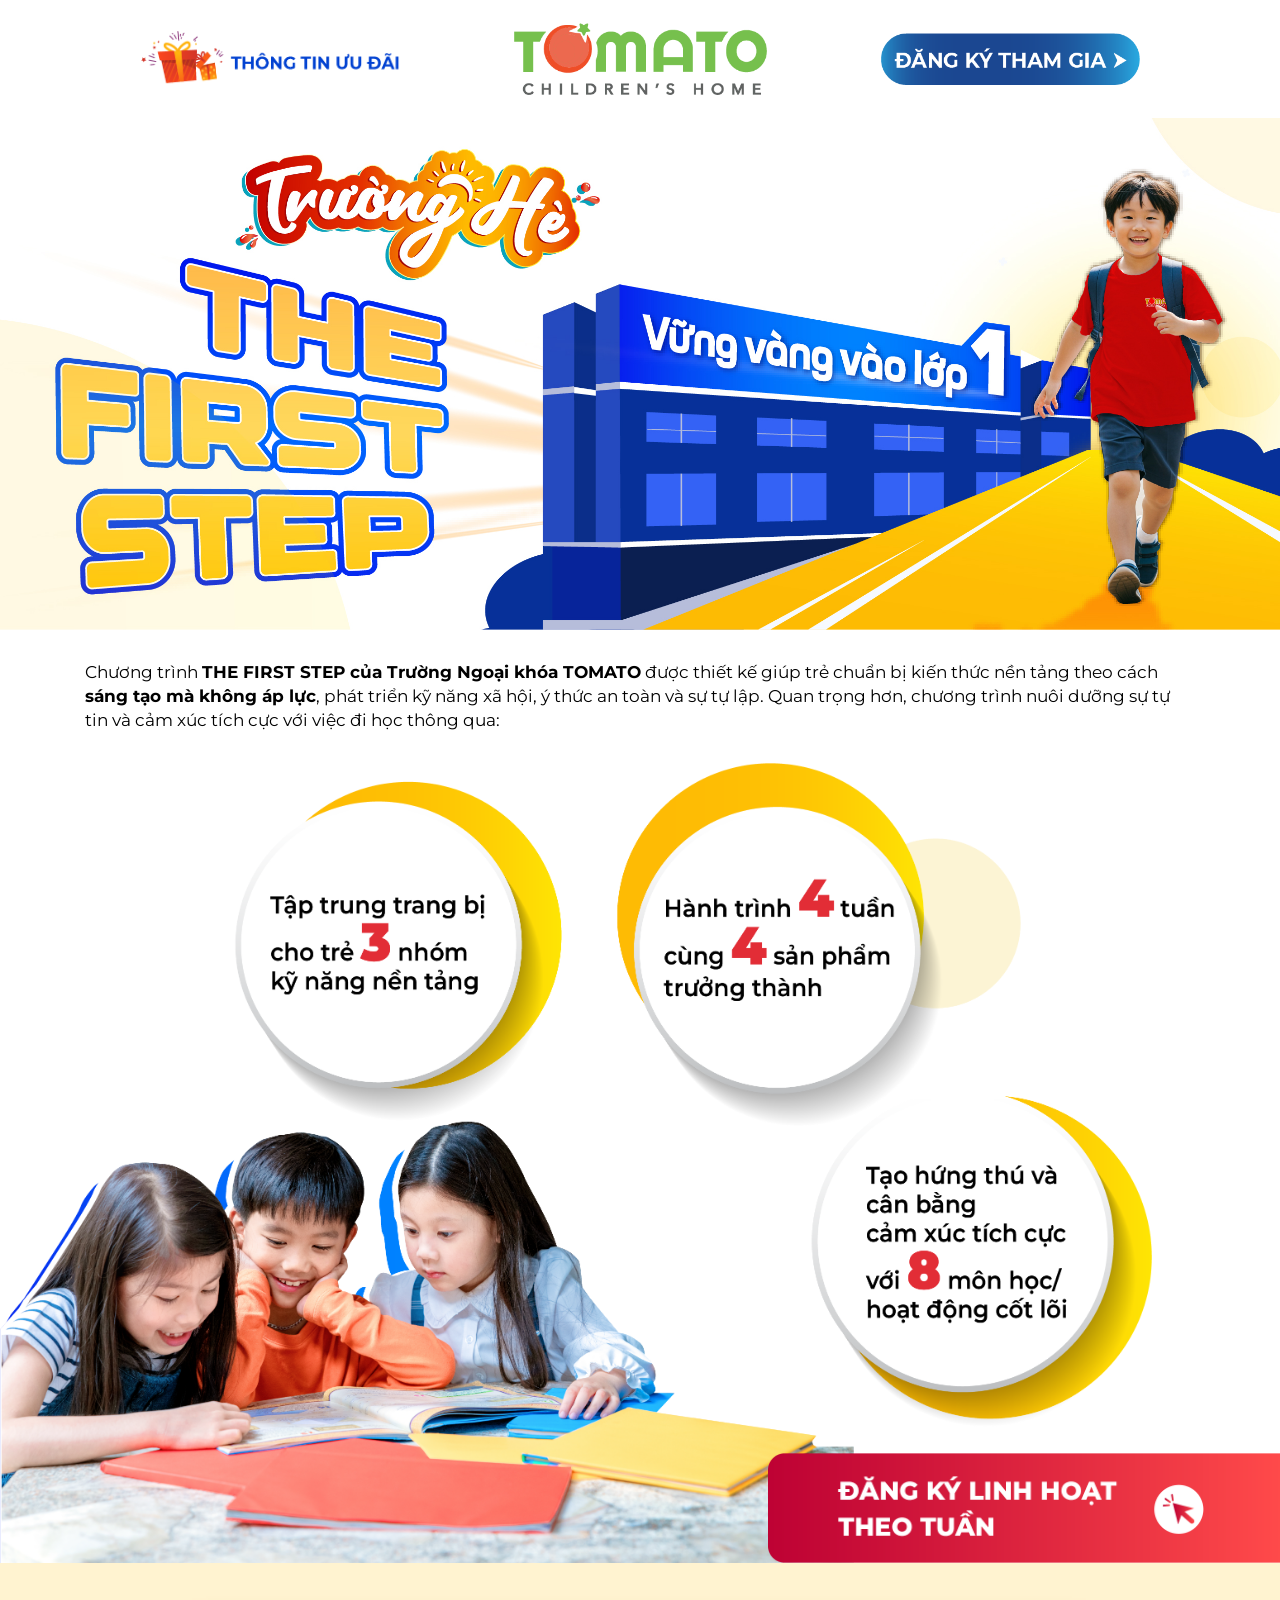
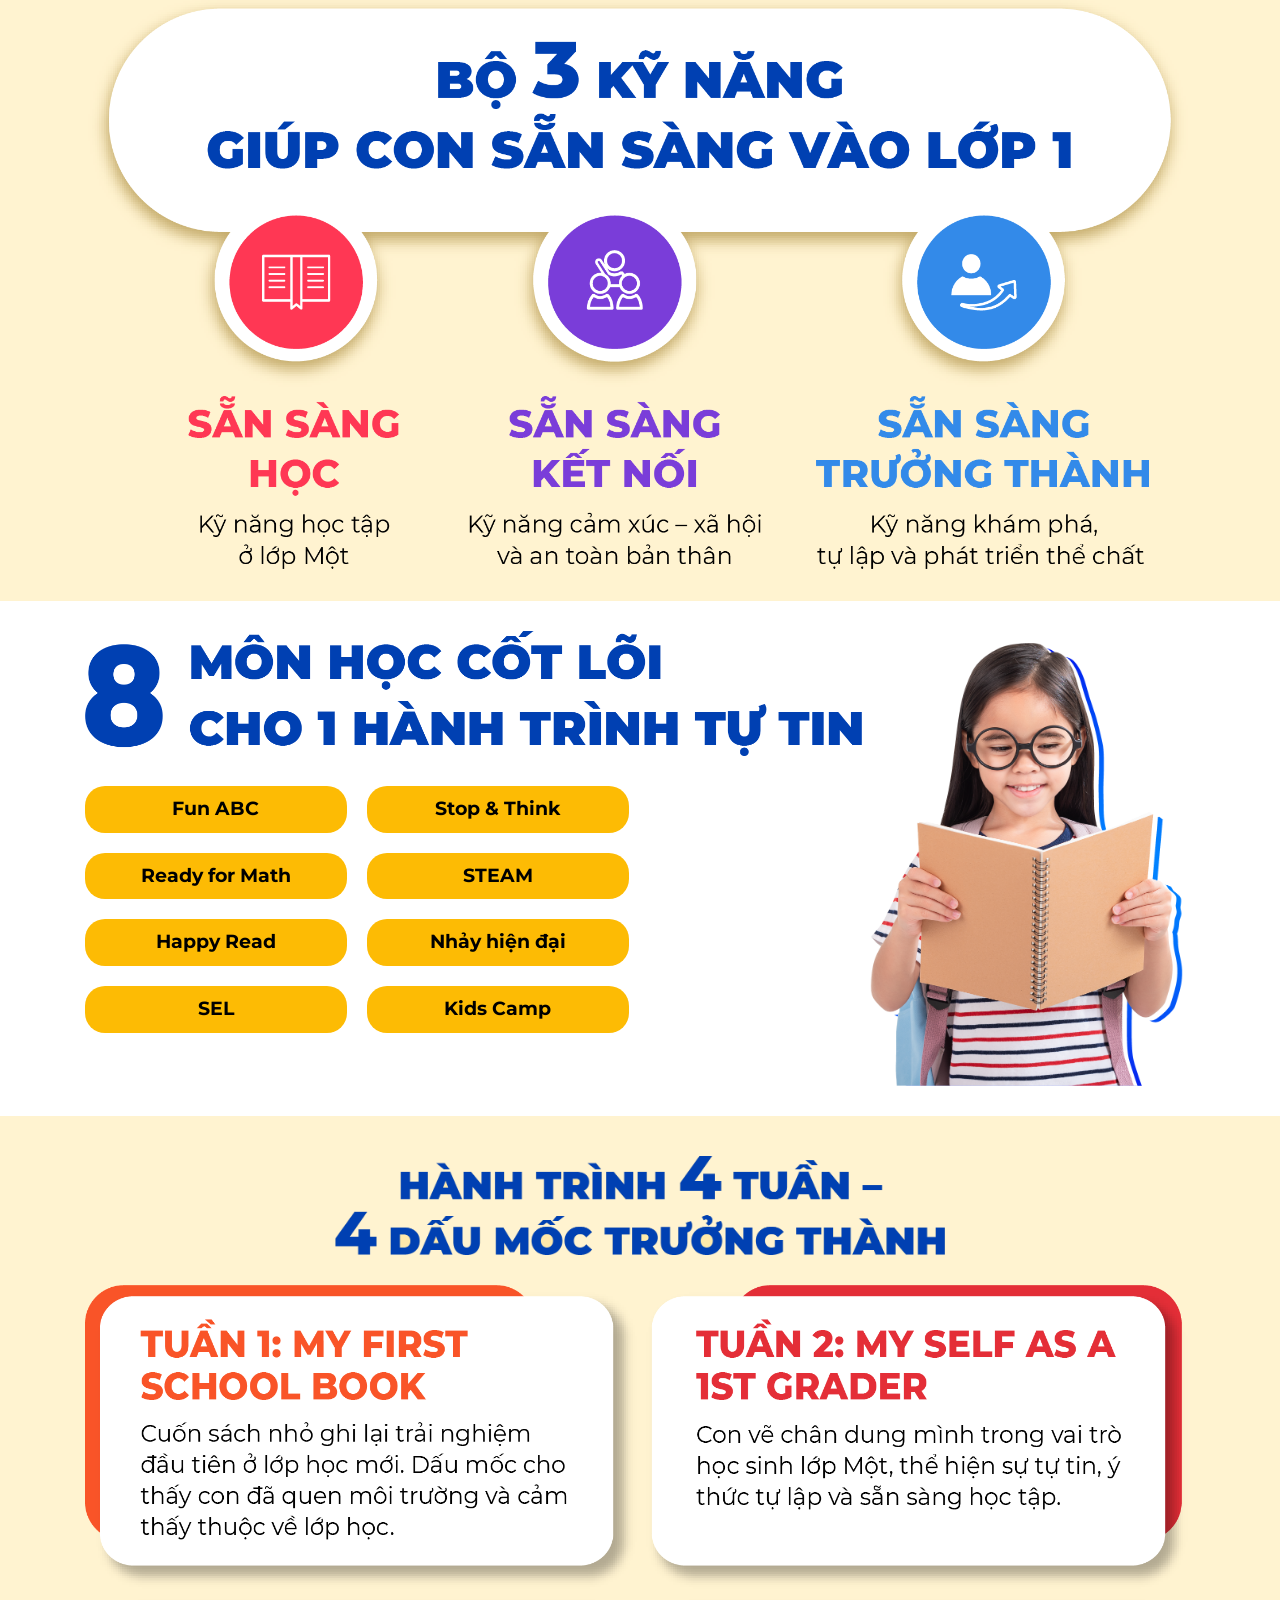
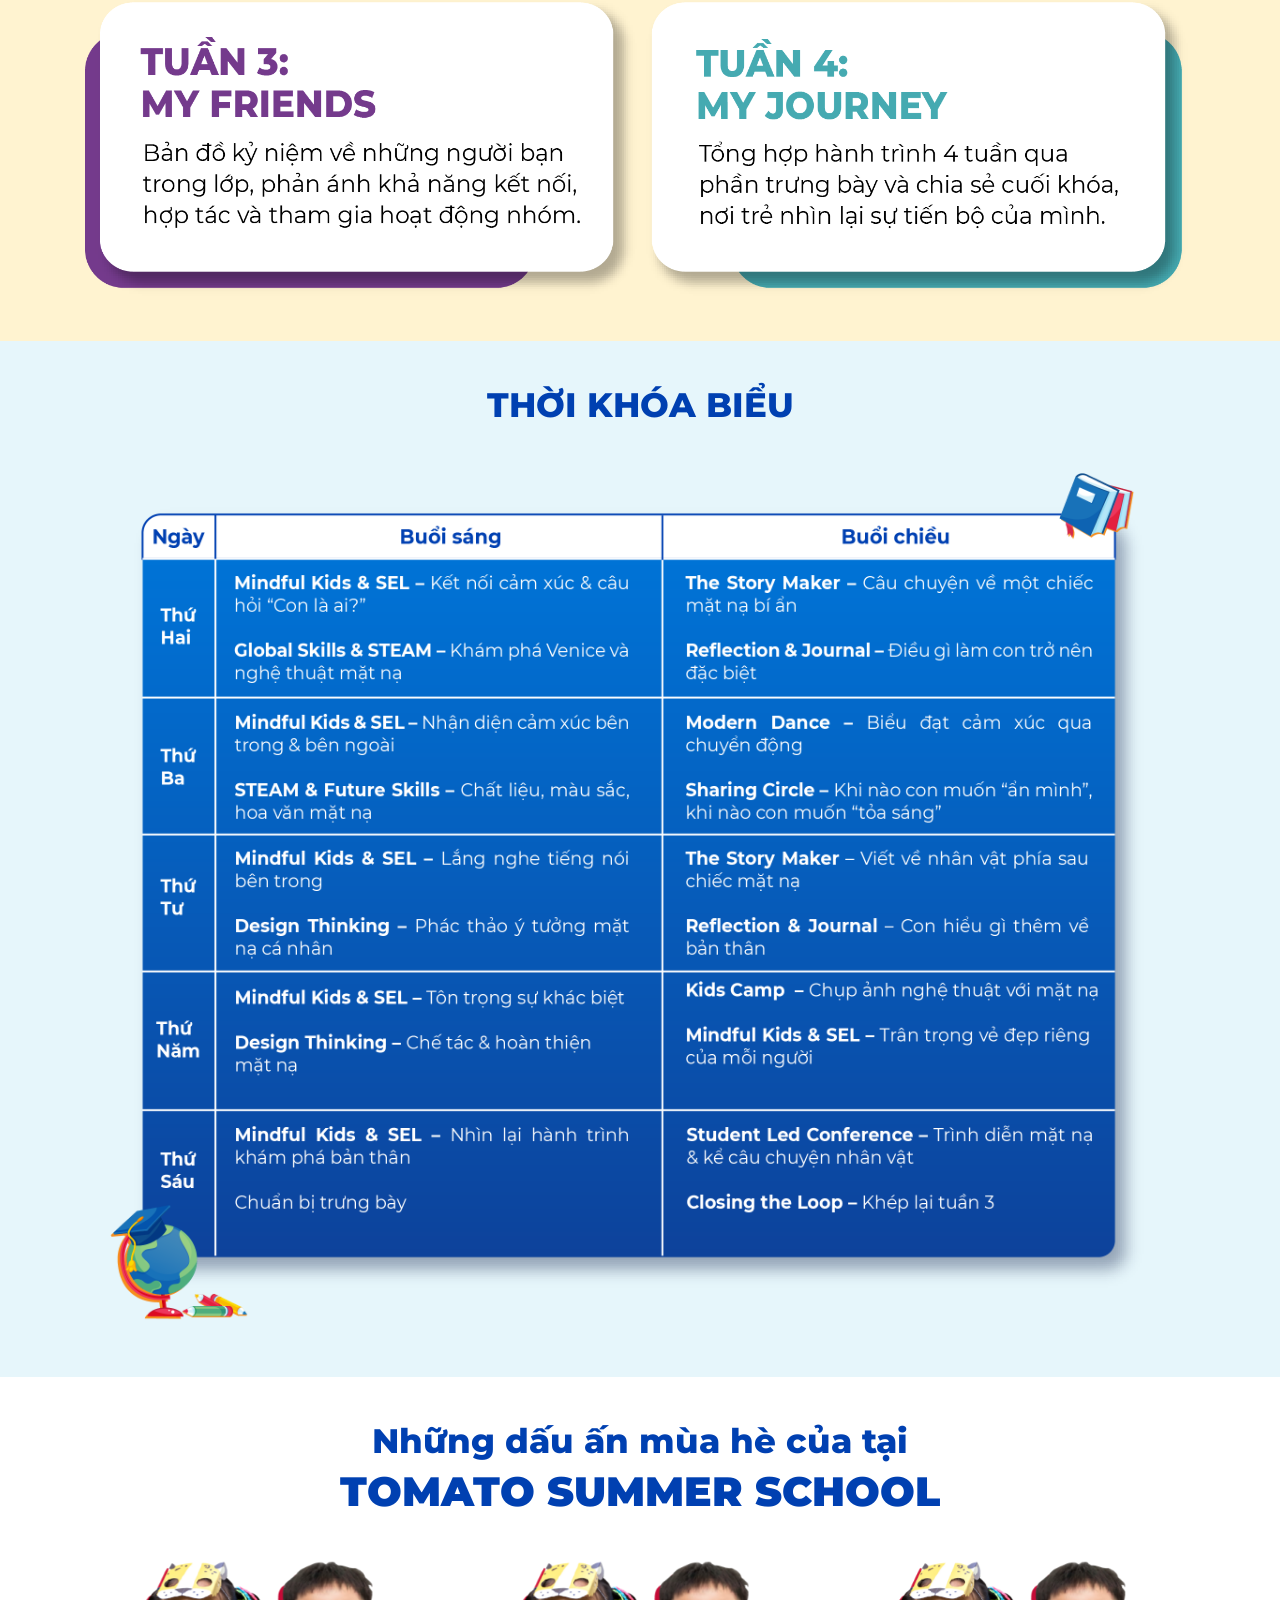
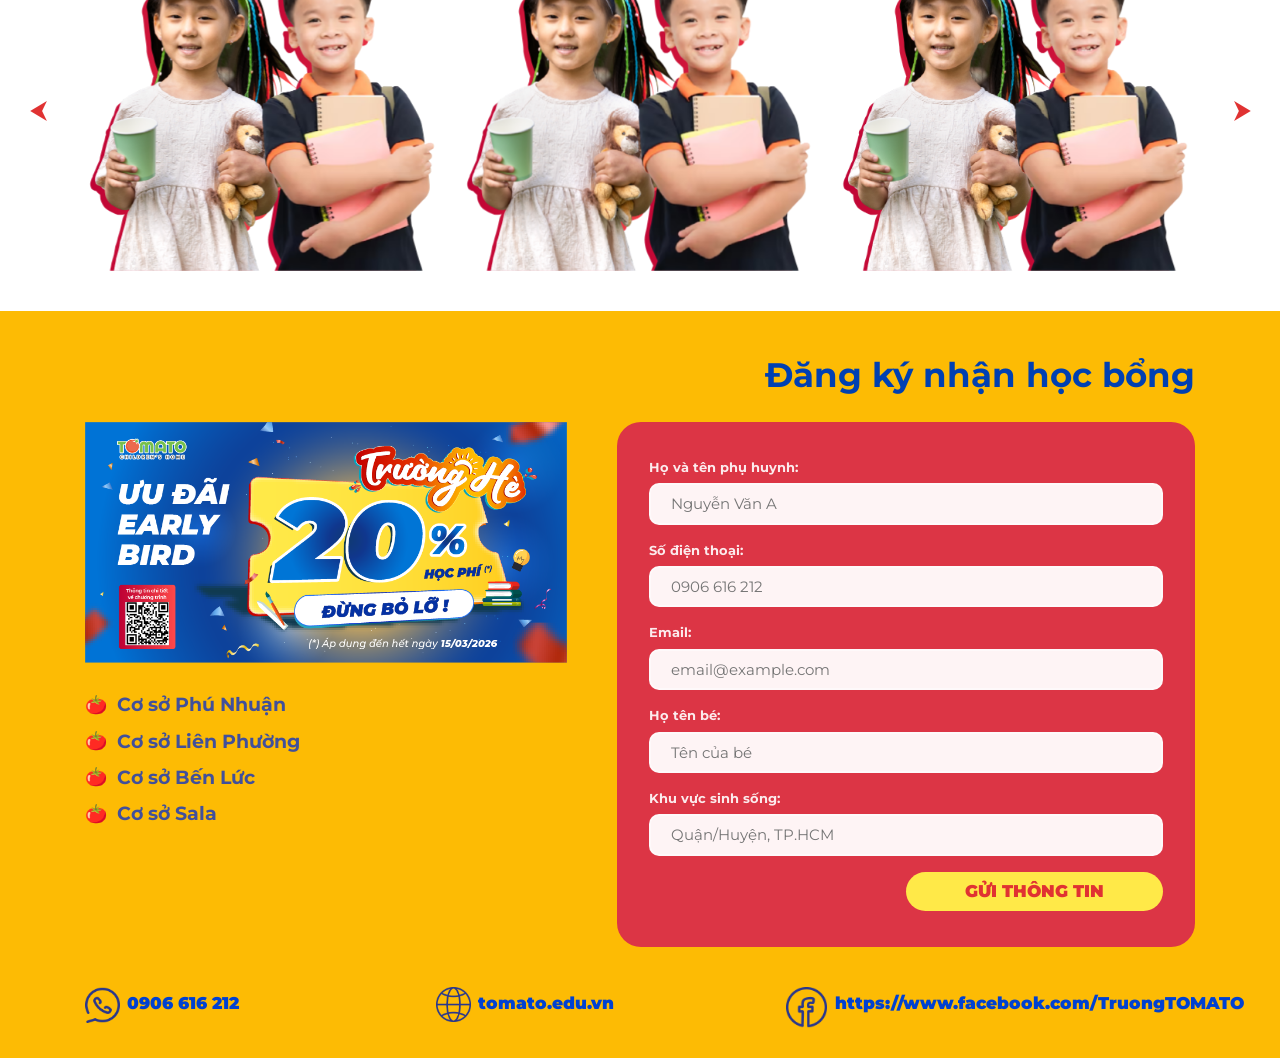
==== first-step.html @ e2917ab8 "update page" ====
<!DOCTYPE html>
<html>
<head>
    <meta charset="utf-8">
    <meta name="viewport" content="width=device-width, initial-scale=1">
    <title></title>
    <link href="vendor/bootstrap/bootstrap.min.css" rel="stylesheet" type="text/css">
    <link href="vendor/wow/animation.css" rel="stylesheet" type="text/css">
    <link href="vendor/owlcarousel/owl.carousel.min.css" rel="stylesheet" type="text/css">
    <link href="vendor/fancybox/jquery.fancybox.min.css" rel="stylesheet" type="text/css">
    <link href="vendor/semantic/semantic.min.css" rel="stylesheet">
    <link rel="preconnect" href="https://fonts.googleapis.com">
    <link rel="preconnect" href="https://fonts.gstatic.com" crossorigin>
    <link href="https://fonts.googleapis.com/css2?family=Montserrat:ital,wght@0,100..900;1,100..900&display=swap" rel="stylesheet">
    <link href="css/style.css" rel="stylesheet" media="screen">
</head>
<body>
    <header class="page-header page-first-step">
        <div class="container">
            <div class="main-header">
                <div class="md-col">
                    <a  class="scroll-btn"><img src="./images/text-1.png" alt=""></a>
                </div>
                <div class="md-col logo">
                    <a href="#"><img src="./images/logo.png" alt=""></a>
                </div>
                <div class="md-col">
                    <a  class="scroll-btn"><img src="./images/text-2.png" alt=""></a>
                </div>
            </div>
        </div>
        <div class="banner wow fadeInUp">
            <div class="owl-carousel owl-theme">
                <div class="item">
                    <img src="./images/ft-banner.jpg" alt="" class="md-desktop">
                    <img src="./images/ft-banner-mb.jpg" alt="" class="md-mobile">
                </div>
                <div class="item">
                    <img src="./images/banner-2.jpg" alt="" class="md-desktop">
                    <img src="./images/banner-2-mb.jpg" alt="" class="md-mobile">
                </div>
            </div>
            
        </div>
    </header>
    <div class="page-main page-first-step">
        <div class="section-1 wow fadeInUp">
            <div class="container">
                <p>Chương trình <span>THE FIRST STEP của Trường Ngoại khóa TOMATO</span> được thiết kế giúp trẻ chuẩn bị kiến thức nền tảng theo cách <span>sáng tạo mà không áp lực</span>, phát triển kỹ năng xã hội, ý thức an toàn và sự tự lập. Quan trọng hơn, chương trình nuôi dưỡng sự tự tin và cảm xúc tích cực với việc đi học thông qua:</p>

            </div>
            <img src="./images/ft-img-4.png" alt="">
            <a href="#" class="btn-click"><img src="./images/text-4.png" alt=""></a>
        </div>
        <div class="section-2 wow fadeInUp">
            
            <div class="container">
                <img src="./images/ft-img-2.png" alt="">
            </div>
        </div>
        <div class="section-3">
            <div class="md-title wow fadeInUp">
                <div class="container">
                    
                </div>
            </div>
            <div class="container clearfix">
                <div class="md-content wow fadeInRight">
                    <img src="./images/ft-title-1.png" alt="">
                    <div class="md-row">
                        <div class="md-col">
                            <p>Fun ABC</p>
                        </div>
                        <div class="md-col">
                            <p>Stop & Think</p>
                        </div>
                        <div class="md-col">
                            <p>Ready for Math</p>
                        </div>
                        <div class="md-col">
                            <p>STEAM</p>
                        </div>
                        <div class="md-col">
                            <p>Happy Read</p>
                        </div>
                        <div class="md-col">
                            <p>Nhảy hiện đại</p>
                        </div>
                        <div class="md-col">
                            <p>SEL</p>
                        </div>
                        <div class="md-col">
                            <p>Kids Camp</p>
                        </div>
                    </div>
                </div>
                <div class="md-img wow fadeInLeft">
                    <img src="./images/ft-img-3.png" alt="">
                </div>
            </div>
        </div>
        <div class="section-4 wow fadeInUp">
            <div class="md-title wow fadeInUp">
                <div class="container">
                    <img src="./images/ft-title-2.png" alt="">
                </div>
            </div>
            <div class="container">
                <!-- <div class="md-row">
                    <div class="md-col">
                        <img src="./images/ft-box-1.png" alt="">
                    </div>
                    <div class="md-col">
                        <img src="./images/ft-box-2.png" alt="">
                    </div>
                    <div class="md-col">
                        <img src="./images/ft-box-3.png" alt="">
                    </div>
                    <div class="md-col">
                        <img src="./images/ft-box-4.png" alt="">
                    </div>
                </div> -->
                <img src="./images/ft-box-5.png" alt="">
            </div>
            
        </div>
        <div class="section-5">
            <div class="md-title wow fadeInUp">
                <div class="container">
                    <h6>THỜI KHÓA BIỂU</span></h6>
                </div>
            </div>
            <div class="md-content">
                <div class="container">
                    <a href="./images/tkb-2.png" data-fancybox="gallery-4">
                      <img src="./images/tkb-2.png" alt="Image 2">
                    </a>
                </div>
            </div>
        </div>
        <div class="section-6">
            <div class="md-title wow fadeInUp">
                <div class="container">
                    <h6>Những dấu ấn mùa hè của tại <br><span>TOMATO SUMMER SCHOOL</span></h6>
                </div>
            </div>
            <div class="md-content">
                <div class="container">
                    <div class="owl-carousel owl-theme">
                        <div class="item"><img src="./images/img-1.png" alt=""></div>
                        <div class="item"><img src="./images/img-1.png" alt=""></div>
                        <div class="item"><img src="./images/img-1.png" alt=""></div>
                        <div class="item"><img src="./images/img-1.png" alt=""></div>
                        <div class="item"><img src="./images/img-1.png" alt=""></div>
                    </div>
                </div>
            </div>
        </div>
        <div class="section-7 " id="targetDiv">
            <div class="container">
                <section class="register" id="register">
                    <h6>Đăng ký nhận học bổng</h6>
                  <div class="register-inner">

                    <div class="register-left md-desktop wow fadeInRight">
                      
                      <div class="early-bird-banner">
                        <img src="./images/banner-ft.png" alt="">
                      </div>
                      <div class="locations">
                        <ul class="location-list">
                          <li>Cơ sở Phú Nhuận</li>
                          <li>Cơ sở Liên Phường</li>
                          <li>Cơ sở Bến Lức</li>
                          <li>Cơ sở Sala</li>
                        </ul>
                      </div>
                    </div>
                    <div class="register-right wow fadeInLeft">
                        
                      <form class="register-form clearfix" >
                        
                        <div class="form-group">
                          <label for="parent-name">Họ và tên phụ huynh:</label>
                          <input type="text" id="parent-name" name="parent-name" placeholder="Nguyễn Văn A" required />
                          <!-- <p class="error">Vui lòng nhập họ tên phụ huynh</p> -->
                        </div>
                        <div class="form-group">
                          <label for="phone">Số điện thoại:</label>
                          <input type="tel" id="phone" name="phone" placeholder="0906 616 212" required />
                          <!-- <p class="error">Vui lòng nhập số điện thoại</p> -->
                        </div>
                        <div class="form-group">
                          <label for="email">Email:</label>
                          <input type="email" id="email" name="email" placeholder="email@example.com" />
                          <!-- <p class="error">Vui lòng nhập email</p> -->
                        </div>
                        <div class="form-group">
                          <label for="child-name">Họ tên bé:</label>
                          <input type="text" id="child-name" name="child-name" placeholder="Tên của bé" required />
                          <!-- <p class="error">Vui lòng nhập họ tên bé</p> -->
                        </div>
                        <div class="form-group">
                          <label for="area">Khu vực sinh sống:</label>
                          <input type="text" id="area" name="area" placeholder="Quận/Huyện, TP.HCM" />
                          <!-- <p class="error">Vui lòng nhập khu vực sinh sống</p> -->
                        </div>
                        <input type="button" class="btn-submit" value="GỬI THÔNG TIN">
                      </form>
                      <div id="modal-sucess-1" class="md-modal-fancybox" >
                          <img src="./images/check.png" alt="">
                          <div class="md-content">
                              <h6>Đăng ký thành công</h6>
                              <p>Cám ơn bạn đã đăng ký thông tin, chúng tôi sẽ liên hệ lại với bạn sớm nhất!</p>
                          </div>
                          <button type="button" data-fancybox-close="" class="fancybox-button fancybox-close-small md-close" title="Close">Đóng lại</button>
                      </div>  
                    </div>
                    <div class="register-left md-mobile wow fadeInRight">
                      
                      <div class="early-bird-banner">
                        <img src="./images/banner-ft.png" alt="">
                      </div>
                      <div class="locations">
                        <ul class="location-list">
                          <li>Cơ sở Phú Nhuận</li>
                          <li>Cơ sở Liên Phường</li>
                          <li>Cơ sở Bến Lức</li>
                          <li>Cơ sở Sala</li>
                        </ul>
                      </div>
                    </div>
                  </div>
                </section>
            </div>
            <div class="container">
                <div class="footer">
                    <div class="md-col clearfix wow fadeInLeft">
                        <a href="tel:0906616212">
                            <img src="./images/ico-phone.png" alt="">
                            <p>0906 616 212</p>
                        </a>
                    </div> 
                    <div class="md-col clearfix wow fadeInLeft" data-wow-delay="0.5s">
                        <a href="https://tomato.edu.vn/" target="_blank">
                            <img src="./images/ico-web.png" alt="">
                            <p>tomato.edu.vn</p>
                        </a>
                    </div> 
                    <div class="md-col clearfix wow fadeInLeft" data-wow-delay="1s">
                        <a href="https://www.facebook.com/TruongTOMATO" target="_blank">
                            <img src="./images/ico-fb.png" alt="">
                            <p>https://www.facebook.com/TruongTOMATO</p>
                        </a>
                    </div>  
                </div>
            </div>
        </div>
    </div>
</body>
<script src="vendor/jquery/jquery-2.1.0.min.js"></script>
<script src="vendor/bootstrap/bootstrap.min.js"></script>
<script src="vendor/owlcarousel/owl.carousel.min.js"></script>
<script src="vendor/wow/wow.min.js" type="text/javascript"></script>
<script src="vendor/fancybox/jquery.fancybox.min.js" type="text/javascript" ></script>
<script src="vendor/semantic/semantic.js" type="text/javascript" ></script>
<script src="vendor/semantic/semantic.min.js" type="text/javascript" ></script>
<script src="scripts/main.js"></script>
</html>
---- vendor/wow/animation.css ----
@charset "UTF-8";

/*!
 * animate.css -https://daneden.github.io/animate.css/
 * Version - 3.7.2
 * Licensed under the MIT license - http://opensource.org/licenses/MIT
 *
 * Copyright (c) 2019 Daniel Eden
 */

@-webkit-keyframes bounce {
  from,
  20%,
  53%,
  80%,
  to {
    -webkit-animation-timing-function: cubic-bezier(0.215, 0.61, 0.355, 1);
    animation-timing-function: cubic-bezier(0.215, 0.61, 0.355, 1);
    -webkit-transform: translate3d(0, 0, 0);
    transform: translate3d(0, 0, 0);
  }

  40%,
  43% {
    -webkit-animation-timing-function: cubic-bezier(0.755, 0.05, 0.855, 0.06);
    animation-timing-function: cubic-bezier(0.755, 0.05, 0.855, 0.06);
    -webkit-transform: translate3d(0, -30px, 0);
    transform: translate3d(0, -30px, 0);
  }

  70% {
    -webkit-animation-timing-function: cubic-bezier(0.755, 0.05, 0.855, 0.06);
    animation-timing-function: cubic-bezier(0.755, 0.05, 0.855, 0.06);
    -webkit-transform: translate3d(0, -15px, 0);
    transform: translate3d(0, -15px, 0);
  }

  90% {
    -webkit-transform: translate3d(0, -4px, 0);
    transform: translate3d(0, -4px, 0);
  }
}

@keyframes bounce {
  from,
  20%,
  53%,
  80%,
  to {
    -webkit-animation-timing-function: cubic-bezier(0.215, 0.61, 0.355, 1);
    animation-timing-function: cubic-bezier(0.215, 0.61, 0.355, 1);
    -webkit-transform: translate3d(0, 0, 0);
    transform: translate3d(0, 0, 0);
  }

  40%,
  43% {
    -webkit-animation-timing-function: cubic-bezier(0.755, 0.05, 0.855, 0.06);
    animation-timing-function: cubic-bezier(0.755, 0.05, 0.855, 0.06);
    -webkit-transform: translate3d(0, -30px, 0);
    transform: translate3d(0, -30px, 0);
  }

  70% {
    -webkit-animation-timing-function: cubic-bezier(0.755, 0.05, 0.855, 0.06);
    animation-timing-function: cubic-bezier(0.755, 0.05, 0.855, 0.06);
    -webkit-transform: translate3d(0, -15px, 0);
    transform: translate3d(0, -15px, 0);
  }

  90% {
    -webkit-transform: translate3d(0, -4px, 0);
    transform: translate3d(0, -4px, 0);
  }
}

.bounce {
  -webkit-animation-name: bounce;
  animation-name: bounce;
  -webkit-transform-origin: center bottom;
  transform-origin: center bottom;
}

@-webkit-keyframes flash {
  from,
  50%,
  to {
    opacity: 1;
  }

  25%,
  75% {
    opacity: 0;
  }
}

@keyframes flash {
  from,
  50%,
  to {
    opacity: 1;
  }

  25%,
  75% {
    opacity: 0;
  }
}

.flash {
  -webkit-animation-name: flash;
  animation-name: flash;
}

/* originally authored by Nick Pettit - https://github.com/nickpettit/glide */

@-webkit-keyframes pulse {
  from {
    -webkit-transform: scale3d(1, 1, 1);
    transform: scale3d(1, 1, 1);
  }

  50% {
    -webkit-transform: scale3d(1.05, 1.05, 1.05);
    transform: scale3d(1.05, 1.05, 1.05);
  }

  to {
    -webkit-transform: scale3d(1, 1, 1);
    transform: scale3d(1, 1, 1);
  }
}

@keyframes pulse {
  from {
    -webkit-transform: scale3d(1, 1, 1);
    transform: scale3d(1, 1, 1);
  }

  50% {
    -webkit-transform: scale3d(1.05, 1.05, 1.05);
    transform: scale3d(1.05, 1.05, 1.05);
  }

  to {
    -webkit-transform: scale3d(1, 1, 1);
    transform: scale3d(1, 1, 1);
  }
}

.pulse {
  -webkit-animation-name: pulse;
  animation-name: pulse;
}

@-webkit-keyframes rubberBand {
  from {
    -webkit-transform: scale3d(1, 1, 1);
    transform: scale3d(1, 1, 1);
  }

  30% {
    -webkit-transform: scale3d(1.25, 0.75, 1);
    transform: scale3d(1.25, 0.75, 1);
  }

  40% {
    -webkit-transform: scale3d(0.75, 1.25, 1);
    transform: scale3d(0.75, 1.25, 1);
  }

  50% {
    -webkit-transform: scale3d(1.15, 0.85, 1);
    transform: scale3d(1.15, 0.85, 1);
  }

  65% {
    -webkit-transform: scale3d(0.95, 1.05, 1);
    transform: scale3d(0.95, 1.05, 1);
  }

  75% {
    -webkit-transform: scale3d(1.05, 0.95, 1);
    transform: scale3d(1.05, 0.95, 1);
  }

  to {
    -webkit-transform: scale3d(1, 1, 1);
    transform: scale3d(1, 1, 1);
  }
}

@keyframes rubberBand {
  from {
    -webkit-transform: scale3d(1, 1, 1);
    transform: scale3d(1, 1, 1);
  }

  30% {
    -webkit-transform: scale3d(1.25, 0.75, 1);
    transform: scale3d(1.25, 0.75, 1);
  }

  40% {
    -webkit-transform: scale3d(0.75, 1.25, 1);
    transform: scale3d(0.75, 1.25, 1);
  }

  50% {
    -webkit-transform: scale3d(1.15, 0.85, 1);
    transform: scale3d(1.15, 0.85, 1);
  }

  65% {
    -webkit-transform: scale3d(0.95, 1.05, 1);
    transform: scale3d(0.95, 1.05, 1);
  }

  75% {
    -webkit-transform: scale3d(1.05, 0.95, 1);
    transform: scale3d(1.05, 0.95, 1);
  }

  to {
    -webkit-transform: scale3d(1, 1, 1);
    transform: scale3d(1, 1, 1);
  }
}

.rubberBand {
  -webkit-animation-name: rubberBand;
  animation-name: rubberBand;
}

@-webkit-keyframes shake {
  from,
  to {
    -webkit-transform: translate3d(0, 0, 0);
    transform: translate3d(0, 0, 0);
  }

  10%,
  30%,
  50%,
  70%,
  90% {
    -webkit-transform: translate3d(-10px, 0, 0);
    transform: translate3d(-10px, 0, 0);
  }

  20%,
  40%,
  60%,
  80% {
    -webkit-transform: translate3d(10px, 0, 0);
    transform: translate3d(10px, 0, 0);
  }
}

@keyframes shake {
  from,
  to {
    -webkit-transform: translate3d(0, 0, 0);
    transform: translate3d(0, 0, 0);
  }

  10%,
  30%,
  50%,
  70%,
  90% {
    -webkit-transform: translate3d(-10px, 0, 0);
    transform: translate3d(-10px, 0, 0);
  }

  20%,
  40%,
  60%,
  80% {
    -webkit-transform: translate3d(10px, 0, 0);
    transform: translate3d(10px, 0, 0);
  }
}

.shake {
  -webkit-animation-name: shake;
  animation-name: shake;
}

@-webkit-keyframes headShake {
  0% {
    -webkit-transform: translateX(0);
    transform: translateX(0);
  }

  6.5% {
    -webkit-transform: translateX(-6px) rotateY(-9deg);
    transform: translateX(-6px) rotateY(-9deg);
  }

  18.5% {
    -webkit-transform: translateX(5px) rotateY(7deg);
    transform: translateX(5px) rotateY(7deg);
  }

  31.5% {
    -webkit-transform: translateX(-3px) rotateY(-5deg);
    transform: translateX(-3px) rotateY(-5deg);
  }

  43.5% {
    -webkit-transform: translateX(2px) rotateY(3deg);
    transform: translateX(2px) rotateY(3deg);
  }

  50% {
    -webkit-transform: translateX(0);
    transform: translateX(0);
  }
}

@keyframes headShake {
  0% {
    -webkit-transform: translateX(0);
    transform: translateX(0);
  }

  6.5% {
    -webkit-transform: translateX(-6px) rotateY(-9deg);
    transform: translateX(-6px) rotateY(-9deg);
  }

  18.5% {
    -webkit-transform: translateX(5px) rotateY(7deg);
    transform: translateX(5px) rotateY(7deg);
  }

  31.5% {
    -webkit-transform: translateX(-3px) rotateY(-5deg);
    transform: translateX(-3px) rotateY(-5deg);
  }

  43.5% {
    -webkit-transform: translateX(2px) rotateY(3deg);
    transform: translateX(2px) rotateY(3deg);
  }

  50% {
    -webkit-transform: translateX(0);
    transform: translateX(0);
  }
}

.headShake {
  -webkit-animation-timing-function: ease-in-out;
  animation-timing-function: ease-in-out;
  -webkit-animation-name: headShake;
  animation-name: headShake;
}

@-webkit-keyframes swing {
  20% {
    -webkit-transform: rotate3d(0, 0, 1, 15deg);
    transform: rotate3d(0, 0, 1, 15deg);
  }

  40% {
    -webkit-transform: rotate3d(0, 0, 1, -10deg);
    transform: rotate3d(0, 0, 1, -10deg);
  }

  60% {
    -webkit-transform: rotate3d(0, 0, 1, 5deg);
    transform: rotate3d(0, 0, 1, 5deg);
  }

  80% {
    -webkit-transform: rotate3d(0, 0, 1, -5deg);
    transform: rotate3d(0, 0, 1, -5deg);
  }

  to {
    -webkit-transform: rotate3d(0, 0, 1, 0deg);
    transform: rotate3d(0, 0, 1, 0deg);
  }
}

@keyframes swing {
  20% {
    -webkit-transform: rotate3d(0, 0, 1, 15deg);
    transform: rotate3d(0, 0, 1, 15deg);
  }

  40% {
    -webkit-transform: rotate3d(0, 0, 1, -10deg);
    transform: rotate3d(0, 0, 1, -10deg);
  }

  60% {
    -webkit-transform: rotate3d(0, 0, 1, 5deg);
    transform: rotate3d(0, 0, 1, 5deg);
  }

  80% {
    -webkit-transform: rotate3d(0, 0, 1, -5deg);
    transform: rotate3d(0, 0, 1, -5deg);
  }

  to {
    -webkit-transform: rotate3d(0, 0, 1, 0deg);
    transform: rotate3d(0, 0, 1, 0deg);
  }
}

.swing {
  -webkit-transform-origin: top center;
  transform-origin: top center;
  -webkit-animation-name: swing;
  animation-name: swing;
}

@-webkit-keyframes tada {
  from {
    -webkit-transform: scale3d(1, 1, 1);
    transform: scale3d(1, 1, 1);
  }

  10%,
  20% {
    -webkit-transform: scale3d(0.9, 0.9, 0.9) rotate3d(0, 0, 1, -3deg);
    transform: scale3d(0.9, 0.9, 0.9) rotate3d(0, 0, 1, -3deg);
  }

  30%,
  50%,
  70%,
  90% {
    -webkit-transform: scale3d(1.1, 1.1, 1.1) rotate3d(0, 0, 1, 3deg);
    transform: scale3d(1.1, 1.1, 1.1) rotate3d(0, 0, 1, 3deg);
  }

  40%,
  60%,
  80% {
    -webkit-transform: scale3d(1.1, 1.1, 1.1) rotate3d(0, 0, 1, -3deg);
    transform: scale3d(1.1, 1.1, 1.1) rotate3d(0, 0, 1, -3deg);
  }

  to {
    -webkit-transform: scale3d(1, 1, 1);
    transform: scale3d(1, 1, 1);
  }
}

@keyframes tada {
  from {
    -webkit-transform: scale3d(1, 1, 1);
    transform: scale3d(1, 1, 1);
  }

  10%,
  20% {
    -webkit-transform: scale3d(0.9, 0.9, 0.9) rotate3d(0, 0, 1, -3deg);
    transform: scale3d(0.9, 0.9, 0.9) rotate3d(0, 0, 1, -3deg);
  }

  30%,
  50%,
  70%,
  90% {
    -webkit-transform: scale3d(1.1, 1.1, 1.1) rotate3d(0, 0, 1, 3deg);
    transform: scale3d(1.1, 1.1, 1.1) rotate3d(0, 0, 1, 3deg);
  }

  40%,
  60%,
  80% {
    -webkit-transform: scale3d(1.1, 1.1, 1.1) rotate3d(0, 0, 1, -3deg);
    transform: scale3d(1.1, 1.1, 1.1) rotate3d(0, 0, 1, -3deg);
  }

  to {
    -webkit-transform: scale3d(1, 1, 1);
    transform: scale3d(1, 1, 1);
  }
}

.tada {
  -webkit-animation-name: tada;
  animation-name: tada;
}

/* originally authored by Nick Pettit - https://github.com/nickpettit/glide */

@-webkit-keyframes wobble {
  from {
    -webkit-transform: translate3d(0, 0, 0);
    transform: translate3d(0, 0, 0);
  }

  15% {
    -webkit-transform: translate3d(-25%, 0, 0) rotate3d(0, 0, 1, -5deg);
    transform: translate3d(-25%, 0, 0) rotate3d(0, 0, 1, -5deg);
  }

  30% {
    -webkit-transform: translate3d(20%, 0, 0) rotate3d(0, 0, 1, 3deg);
    transform: translate3d(20%, 0, 0) rotate3d(0, 0, 1, 3deg);
  }

  45% {
    -webkit-transform: translate3d(-15%, 0, 0) rotate3d(0, 0, 1, -3deg);
    transform: translate3d(-15%, 0, 0) rotate3d(0, 0, 1, -3deg);
  }

  60% {
    -webkit-transform: translate3d(10%, 0, 0) rotate3d(0, 0, 1, 2deg);
    transform: translate3d(10%, 0, 0) rotate3d(0, 0, 1, 2deg);
  }

  75% {
    -webkit-transform: translate3d(-5%, 0, 0) rotate3d(0, 0, 1, -1deg);
    transform: translate3d(-5%, 0, 0) rotate3d(0, 0, 1, -1deg);
  }

  to {
    -webkit-transform: translate3d(0, 0, 0);
    transform: translate3d(0, 0, 0);
  }
}

@keyframes wobble {
  from {
    -webkit-transform: translate3d(0, 0, 0);
    transform: translate3d(0, 0, 0);
  }

  15% {
    -webkit-transform: translate3d(-25%, 0, 0) rotate3d(0, 0, 1, -5deg);
    transform: translate3d(-25%, 0, 0) rotate3d(0, 0, 1, -5deg);
  }

  30% {
    -webkit-transform: translate3d(20%, 0, 0) rotate3d(0, 0, 1, 3deg);
    transform: translate3d(20%, 0, 0) rotate3d(0, 0, 1, 3deg);
  }

  45% {
    -webkit-transform: translate3d(-15%, 0, 0) rotate3d(0, 0, 1, -3deg);
    transform: translate3d(-15%, 0, 0) rotate3d(0, 0, 1, -3deg);
  }

  60% {
    -webkit-transform: translate3d(10%, 0, 0) rotate3d(0, 0, 1, 2deg);
    transform: translate3d(10%, 0, 0) rotate3d(0, 0, 1, 2deg);
  }

  75% {
    -webkit-transform: translate3d(-5%, 0, 0) rotate3d(0, 0, 1, -1deg);
    transform: translate3d(-5%, 0, 0) rotate3d(0, 0, 1, -1deg);
  }

  to {
    -webkit-transform: translate3d(0, 0, 0);
    transform: translate3d(0, 0, 0);
  }
}

.wobble {
  -webkit-animation-name: wobble;
  animation-name: wobble;
}

@-webkit-keyframes jello {
  from,
  11.1%,
  to {
    -webkit-transform: translate3d(0, 0, 0);
    transform: translate3d(0, 0, 0);
  }

  22.2% {
    -webkit-transform: skewX(-12.5deg) skewY(-12.5deg);
    transform: skewX(-12.5deg) skewY(-12.5deg);
  }

  33.3% {
    -webkit-transform: skewX(6.25deg) skewY(6.25deg);
    transform: skewX(6.25deg) skewY(6.25deg);
  }

  44.4% {
    -webkit-transform: skewX(-3.125deg) skewY(-3.125deg);
    transform: skewX(-3.125deg) skewY(-3.125deg);
  }

  55.5% {
    -webkit-transform: skewX(1.5625deg) skewY(1.5625deg);
    transform: skewX(1.5625deg) skewY(1.5625deg);
  }

  66.6% {
    -webkit-transform: skewX(-0.78125deg) skewY(-0.78125deg);
    transform: skewX(-0.78125deg) skewY(-0.78125deg);
  }

  77.7% {
    -webkit-transform: skewX(0.390625deg) skewY(0.390625deg);
    transform: skewX(0.390625deg) skewY(0.390625deg);
  }

  88.8% {
    -webkit-transform: skewX(-0.1953125deg) skewY(-0.1953125deg);
    transform: skewX(-0.1953125deg) skewY(-0.1953125deg);
  }
}

@keyframes jello {
  from,
  11.1%,
  to {
    -webkit-transform: translate3d(0, 0, 0);
    transform: translate3d(0, 0, 0);
  }

  22.2% {
    -webkit-transform: skewX(-12.5deg) skewY(-12.5deg);
    transform: skewX(-12.5deg) skewY(-12.5deg);
  }

  33.3% {
    -webkit-transform: skewX(6.25deg) skewY(6.25deg);
    transform: skewX(6.25deg) skewY(6.25deg);
  }

  44.4% {
    -webkit-transform: skewX(-3.125deg) skewY(-3.125deg);
    transform: skewX(-3.125deg) skewY(-3.125deg);
  }

  55.5% {
    -webkit-transform: skewX(1.5625deg) skewY(1.5625deg);
    transform: skewX(1.5625deg) skewY(1.5625deg);
  }

  66.6% {
    -webkit-transform: skewX(-0.78125deg) skewY(-0.78125deg);
    transform: skewX(-0.78125deg) skewY(-0.78125deg);
  }

  77.7% {
    -webkit-transform: skewX(0.390625deg) skewY(0.390625deg);
    transform: skewX(0.390625deg) skewY(0.390625deg);
  }

  88.8% {
    -webkit-transform: skewX(-0.1953125deg) skewY(-0.1953125deg);
    transform: skewX(-0.1953125deg) skewY(-0.1953125deg);
  }
}

.jello {
  -webkit-animation-name: jello;
  animation-name: jello;
  -webkit-transform-origin: center;
  transform-origin: center;
}

@-webkit-keyframes heartBeat {
  0% {
    -webkit-transform: scale(1);
    transform: scale(1);
  }

  14% {
    -webkit-transform: scale(1.3);
    transform: scale(1.3);
  }

  28% {
    -webkit-transform: scale(1);
    transform: scale(1);
  }

  42% {
    -webkit-transform: scale(1.3);
    transform: scale(1.3);
  }

  70% {
    -webkit-transform: scale(1);
    transform: scale(1);
  }
}

@keyframes heartBeat {
  0% {
    -webkit-transform: scale(1);
    transform: scale(1);
  }

  14% {
    -webkit-transform: scale(1.3);
    transform: scale(1.3);
  }

  28% {
    -webkit-transform: scale(1);
    transform: scale(1);
  }

  42% {
    -webkit-transform: scale(1.3);
    transform: scale(1.3);
  }

  70% {
    -webkit-transform: scale(1);
    transform: scale(1);
  }
}

.heartBeat {
  -webkit-animation-name: heartBeat;
  animation-name: heartBeat;
  -webkit-animation-duration: 1.3s;
  animation-duration: 1.3s;
  -webkit-animation-timing-function: ease-in-out;
  animation-timing-function: ease-in-out;
}

@-webkit-keyframes bounceIn {
  from,
  20%,
  40%,
  60%,
  80%,
  to {
    -webkit-animation-timing-function: cubic-bezier(0.215, 0.61, 0.355, 1);
    animation-timing-function: cubic-bezier(0.215, 0.61, 0.355, 1);
  }

  0% {
    opacity: 0;
    -webkit-transform: scale3d(0.3, 0.3, 0.3);
    transform: scale3d(0.3, 0.3, 0.3);
  }

  20% {
    -webkit-transform: scale3d(1.1, 1.1, 1.1);
    transform: scale3d(1.1, 1.1, 1.1);
  }

  40% {
    -webkit-transform: scale3d(0.9, 0.9, 0.9);
    transform: scale3d(0.9, 0.9, 0.9);
  }

  60% {
    opacity: 1;
    -webkit-transform: scale3d(1.03, 1.03, 1.03);
    transform: scale3d(1.03, 1.03, 1.03);
  }

  80% {
    -webkit-transform: scale3d(0.97, 0.97, 0.97);
    transform: scale3d(0.97, 0.97, 0.97);
  }

  to {
    opacity: 1;
    -webkit-transform: scale3d(1, 1, 1);
    transform: scale3d(1, 1, 1);
  }
}

@keyframes bounceIn {
  from,
  20%,
  40%,
  60%,
  80%,
  to {
    -webkit-animation-timing-function: cubic-bezier(0.215, 0.61, 0.355, 1);
    animation-timing-function: cubic-bezier(0.215, 0.61, 0.355, 1);
  }

  0% {
    opacity: 0;
    -webkit-transform: scale3d(0.3, 0.3, 0.3);
    transform: scale3d(0.3, 0.3, 0.3);
  }

  20% {
    -webkit-transform: scale3d(1.1, 1.1, 1.1);
    transform: scale3d(1.1, 1.1, 1.1);
  }

  40% {
    -webkit-transform: scale3d(0.9, 0.9, 0.9);
    transform: scale3d(0.9, 0.9, 0.9);
  }

  60% {
    opacity: 1;
    -webkit-transform: scale3d(1.03, 1.03, 1.03);
    transform: scale3d(1.03, 1.03, 1.03);
  }

  80% {
    -webkit-transform: scale3d(0.97, 0.97, 0.97);
    transform: scale3d(0.97, 0.97, 0.97);
  }

  to {
    opacity: 1;
    -webkit-transform: scale3d(1, 1, 1);
    transform: scale3d(1, 1, 1);
  }
}

.bounceIn {
  -webkit-animation-duration: 0.75s;
  animation-duration: 0.75s;
  -webkit-animation-name: bounceIn;
  animation-name: bounceIn;
}

@-webkit-keyframes bounceInDown {
  from,
  60%,
  75%,
  90%,
  to {
    -webkit-animation-timing-function: cubic-bezier(0.215, 0.61, 0.355, 1);
    animation-timing-function: cubic-bezier(0.215, 0.61, 0.355, 1);
  }

  0% {
    opacity: 0;
    -webkit-transform: translate3d(0, -3000px, 0);
    transform: translate3d(0, -3000px, 0);
  }

  60% {
    opacity: 1;
    -webkit-transform: translate3d(0, 25px, 0);
    transform: translate3d(0, 25px, 0);
  }

  75% {
    -webkit-transform: translate3d(0, -10px, 0);
    transform: translate3d(0, -10px, 0);
  }

  90% {
    -webkit-transform: translate3d(0, 5px, 0);
    transform: translate3d(0, 5px, 0);
  }

  to {
    -webkit-transform: translate3d(0, 0, 0);
    transform: translate3d(0, 0, 0);
  }
}

@keyframes bounceInDown {
  from,
  60%,
  75%,
  90%,
  to {
    -webkit-animation-timing-function: cubic-bezier(0.215, 0.61, 0.355, 1);
    animation-timing-function: cubic-bezier(0.215, 0.61, 0.355, 1);
  }

  0% {
    opacity: 0;
    -webkit-transform: translate3d(0, -3000px, 0);
    transform: translate3d(0, -3000px, 0);
  }

  60% {
    opacity: 1;
    -webkit-transform: translate3d(0, 25px, 0);
    transform: translate3d(0, 25px, 0);
  }

  75% {
    -webkit-transform: translate3d(0, -10px, 0);
    transform: translate3d(0, -10px, 0);
  }

  90% {
    -webkit-transform: translate3d(0, 5px, 0);
    transform: translate3d(0, 5px, 0);
  }

  to {
    -webkit-transform: translate3d(0, 0, 0);
    transform: translate3d(0, 0, 0);
  }
}

.bounceInDown {
  -webkit-animation-name: bounceInDown;
  animation-name: bounceInDown;
}

@-webkit-keyframes bounceInLeft {
  from,
  60%,
  75%,
  90%,
  to {
    -webkit-animation-timing-function: cubic-bezier(0.215, 0.61, 0.355, 1);
    animation-timing-function: cubic-bezier(0.215, 0.61, 0.355, 1);
  }

  0% {
    opacity: 0;
    -webkit-transform: translate3d(-3000px, 0, 0);
    transform: translate3d(-3000px, 0, 0);
  }

  60% {
    opacity: 1;
    -webkit-transform: translate3d(25px, 0, 0);
    transform: translate3d(25px, 0, 0);
  }

  75% {
    -webkit-transform: translate3d(-10px, 0, 0);
    transform: translate3d(-10px, 0, 0);
  }

  90% {
    -webkit-transform: translate3d(5px, 0, 0);
    transform: translate3d(5px, 0, 0);
  }

  to {
    -webkit-transform: translate3d(0, 0, 0);
    transform: translate3d(0, 0, 0);
  }
}

@keyframes bounceInLeft {
  from,
  60%,
  75%,
  90%,
  to {
    -webkit-animation-timing-function: cubic-bezier(0.215, 0.61, 0.355, 1);
    animation-timing-function: cubic-bezier(0.215, 0.61, 0.355, 1);
  }

  0% {
    opacity: 0;
    -webkit-transform: translate3d(-3000px, 0, 0);
    transform: translate3d(-3000px, 0, 0);
  }

  60% {
    opacity: 1;
    -webkit-transform: translate3d(25px, 0, 0);
    transform: translate3d(25px, 0, 0);
  }

  75% {
    -webkit-transform: translate3d(-10px, 0, 0);
    transform: translate3d(-10px, 0, 0);
  }

  90% {
    -webkit-transform: translate3d(5px, 0, 0);
    transform: translate3d(5px, 0, 0);
  }

  to {
    -webkit-transform: translate3d(0, 0, 0);
    transform: translate3d(0, 0, 0);
  }
}

.bounceInLeft {
  -webkit-animation-name: bounceInLeft;
  animation-name: bounceInLeft;
}

@-webkit-keyframes bounceInRight {
  from,
  60%,
  75%,
  90%,
  to {
    -webkit-animation-timing-function: cubic-bezier(0.215, 0.61, 0.355, 1);
    animation-timing-function: cubic-bezier(0.215, 0.61, 0.355, 1);
  }

  from {
    opacity: 0;
    -webkit-transform: translate3d(3000px, 0, 0);
    transform: translate3d(3000px, 0, 0);
  }

  60% {
    opacity: 1;
    -webkit-transform: translate3d(-25px, 0, 0);
    transform: translate3d(-25px, 0, 0);
  }

  75% {
    -webkit-transform: translate3d(10px, 0, 0);
    transform: translate3d(10px, 0, 0);
  }

  90% {
    -webkit-transform: translate3d(-5px, 0, 0);
    transform: translate3d(-5px, 0, 0);
  }

  to {
    -webkit-transform: translate3d(0, 0, 0);
    transform: translate3d(0, 0, 0);
  }
}

@keyframes bounceInRight {
  from,
  60%,
  75%,
  90%,
  to {
    -webkit-animation-timing-function: cubic-bezier(0.215, 0.61, 0.355, 1);
    animation-timing-function: cubic-bezier(0.215, 0.61, 0.355, 1);
  }

  from {
    opacity: 0;
    -webkit-transform: translate3d(3000px, 0, 0);
    transform: translate3d(3000px, 0, 0);
  }

  60% {
    opacity: 1;
    -webkit-transform: translate3d(-25px, 0, 0);
    transform: translate3d(-25px, 0, 0);
  }

  75% {
    -webkit-transform: translate3d(10px, 0, 0);
    transform: translate3d(10px, 0, 0);
  }

  90% {
    -webkit-transform: translate3d(-5px, 0, 0);
    transform: translate3d(-5px, 0, 0);
  }

  to {
    -webkit-transform: translate3d(0, 0, 0);
    transform: translate3d(0, 0, 0);
  }
}

.bounceInRight {
  -webkit-animation-name: bounceInRight;
  animation-name: bounceInRight;
}

@-webkit-keyframes bounceInUp {
  from,
  60%,
  75%,
  90%,
  to {
    -webkit-animation-timing-function: cubic-bezier(0.215, 0.61, 0.355, 1);
    animation-timing-function: cubic-bezier(0.215, 0.61, 0.355, 1);
  }

  from {
    opacity: 0;
    -webkit-transform: translate3d(0, 3000px, 0);
    transform: translate3d(0, 3000px, 0);
  }

  60% {
    opacity: 1;
    -webkit-transform: translate3d(0, -20px, 0);
    transform: translate3d(0, -20px, 0);
  }

  75% {
    -webkit-transform: translate3d(0, 10px, 0);
    transform: translate3d(0, 10px, 0);
  }

  90% {
    -webkit-transform: translate3d(0, -5px, 0);
    transform: translate3d(0, -5px, 0);
  }

  to {
    -webkit-transform: translate3d(0, 0, 0);
    transform: translate3d(0, 0, 0);
  }
}

@keyframes bounceInUp {
  from,
  60%,
  75%,
  90%,
  to {
    -webkit-animation-timing-function: cubic-bezier(0.215, 0.61, 0.355, 1);
    animation-timing-function: cubic-bezier(0.215, 0.61, 0.355, 1);
  }

  from {
    opacity: 0;
    -webkit-transform: translate3d(0, 3000px, 0);
    transform: translate3d(0, 3000px, 0);
  }

  60% {
    opacity: 1;
    -webkit-transform: translate3d(0, -20px, 0);
    transform: translate3d(0, -20px, 0);
  }

  75% {
    -webkit-transform: translate3d(0, 10px, 0);
    transform: translate3d(0, 10px, 0);
  }

  90% {
    -webkit-transform: translate3d(0, -5px, 0);
    transform: translate3d(0, -5px, 0);
  }

  to {
    -webkit-transform: translate3d(0, 0, 0);
    transform: translate3d(0, 0, 0);
  }
}

.bounceInUp {
  -webkit-animation-name: bounceInUp;
  animation-name: bounceInUp;
}

@-webkit-keyframes bounceOut {
  20% {
    -webkit-transform: scale3d(0.9, 0.9, 0.9);
    transform: scale3d(0.9, 0.9, 0.9);
  }

  50%,
  55% {
    opacity: 1;
    -webkit-transform: scale3d(1.1, 1.1, 1.1);
    transform: scale3d(1.1, 1.1, 1.1);
  }

  to {
    opacity: 0;
    -webkit-transform: scale3d(0.3, 0.3, 0.3);
    transform: scale3d(0.3, 0.3, 0.3);
  }
}

@keyframes bounceOut {
  20% {
    -webkit-transform: scale3d(0.9, 0.9, 0.9);
    transform: scale3d(0.9, 0.9, 0.9);
  }

  50%,
  55% {
    opacity: 1;
    -webkit-transform: scale3d(1.1, 1.1, 1.1);
    transform: scale3d(1.1, 1.1, 1.1);
  }

  to {
    opacity: 0;
    -webkit-transform: scale3d(0.3, 0.3, 0.3);
    transform: scale3d(0.3, 0.3, 0.3);
  }
}

.bounceOut {
  -webkit-animation-duration: 0.75s;
  animation-duration: 0.75s;
  -webkit-animation-name: bounceOut;
  animation-name: bounceOut;
}

@-webkit-keyframes bounceOutDown {
  20% {
    -webkit-transform: translate3d(0, 10px, 0);
    transform: translate3d(0, 10px, 0);
  }

  40%,
  45% {
    opacity: 1;
    -webkit-transform: translate3d(0, -20px, 0);
    transform: translate3d(0, -20px, 0);
  }

  to {
    opacity: 0;
    -webkit-transform: translate3d(0, 2000px, 0);
    transform: translate3d(0, 2000px, 0);
  }
}

@keyframes bounceOutDown {
  20% {
    -webkit-transform: translate3d(0, 10px, 0);
    transform: translate3d(0, 10px, 0);
  }

  40%,
  45% {
    opacity: 1;
    -webkit-transform: translate3d(0, -20px, 0);
    transform: translate3d(0, -20px, 0);
  }

  to {
    opacity: 0;
    -webkit-transform: translate3d(0, 2000px, 0);
    transform: translate3d(0, 2000px, 0);
  }
}

.bounceOutDown {
  -webkit-animation-name: bounceOutDown;
  animation-name: bounceOutDown;
}

@-webkit-keyframes bounceOutLeft {
  20% {
    opacity: 1;
    -webkit-transform: translate3d(20px, 0, 0);
    transform: translate3d(20px, 0, 0);
  }

  to {
    opacity: 0;
    -webkit-transform: translate3d(-2000px, 0, 0);
    transform: translate3d(-2000px, 0, 0);
  }
}

@keyframes bounceOutLeft {
  20% {
    opacity: 1;
    -webkit-transform: translate3d(20px, 0, 0);
    transform: translate3d(20px, 0, 0);
  }

  to {
    opacity: 0;
    -webkit-transform: translate3d(-2000px, 0, 0);
    transform: translate3d(-2000px, 0, 0);
  }
}

.bounceOutLeft {
  -webkit-animation-name: bounceOutLeft;
  animation-name: bounceOutLeft;
}

@-webkit-keyframes bounceOutRight {
  20% {
    opacity: 1;
    -webkit-transform: translate3d(-20px, 0, 0);
    transform: translate3d(-20px, 0, 0);
  }

  to {
    opacity: 0;
    -webkit-transform: translate3d(2000px, 0, 0);
    transform: translate3d(2000px, 0, 0);
  }
}

@keyframes bounceOutRight {
  20% {
    opacity: 1;
    -webkit-transform: translate3d(-20px, 0, 0);
    transform: translate3d(-20px, 0, 0);
  }

  to {
    opacity: 0;
    -webkit-transform: translate3d(2000px, 0, 0);
    transform: translate3d(2000px, 0, 0);
  }
}

.bounceOutRight {
  -webkit-animation-name: bounceOutRight;
  animation-name: bounceOutRight;
}

@-webkit-keyframes bounceOutUp {
  20% {
    -webkit-transform: translate3d(0, -10px, 0);
    transform: translate3d(0, -10px, 0);
  }

  40%,
  45% {
    opacity: 1;
    -webkit-transform: translate3d(0, 20px, 0);
    transform: translate3d(0, 20px, 0);
  }

  to {
    opacity: 0;
    -webkit-transform: translate3d(0, -2000px, 0);
    transform: translate3d(0, -2000px, 0);
  }
}

@keyframes bounceOutUp {
  20% {
    -webkit-transform: translate3d(0, -10px, 0);
    transform: translate3d(0, -10px, 0);
  }

  40%,
  45% {
    opacity: 1;
    -webkit-transform: translate3d(0, 20px, 0);
    transform: translate3d(0, 20px, 0);
  }

  to {
    opacity: 0;
    -webkit-transform: translate3d(0, -2000px, 0);
    transform: translate3d(0, -2000px, 0);
  }
}

.bounceOutUp {
  -webkit-animation-name: bounceOutUp;
  animation-name: bounceOutUp;
}

@-webkit-keyframes fadeIn {
  from {
    opacity: 0;
  }

  to {
    opacity: 1;
  }
}

@keyframes fadeIn {
  from {
    opacity: 0;
  }

  to {
    opacity: 1;
  }
}

.fadeIn {
  -webkit-animation-name: fadeIn;
  animation-name: fadeIn;
}

@-webkit-keyframes fadeInDown {
  from {
    opacity: 0;
    -webkit-transform: translate3d(0, -100%, 0);
    transform: translate3d(0, -100%, 0);
  }

  to {
    opacity: 1;
    -webkit-transform: translate3d(0, 0, 0);
    transform: translate3d(0, 0, 0);
  }
}

@keyframes fadeInDown {
  from {
    opacity: 0;
    -webkit-transform: translate3d(0, -100%, 0);
    transform: translate3d(0, -100%, 0);
  }

  to {
    opacity: 1;
    -webkit-transform: translate3d(0, 0, 0);
    transform: translate3d(0, 0, 0);
  }
}

.fadeInDown {
  -webkit-animation-name: fadeInDown;
  animation-name: fadeInDown;
}

@-webkit-keyframes fadeInDownBig {
  from {
    opacity: 0;
    -webkit-transform: translate3d(0, -2000px, 0);
    transform: translate3d(0, -2000px, 0);
  }

  to {
    opacity: 1;
    -webkit-transform: translate3d(0, 0, 0);
    transform: translate3d(0, 0, 0);
  }
}

@keyframes fadeInDownBig {
  from {
    opacity: 0;
    -webkit-transform: translate3d(0, -2000px, 0);
    transform: translate3d(0, -2000px, 0);
  }

  to {
    opacity: 1;
    -webkit-transform: translate3d(0, 0, 0);
    transform: translate3d(0, 0, 0);
  }
}

.fadeInDownBig {
  -webkit-animation-name: fadeInDownBig;
  animation-name: fadeInDownBig;
}

@-webkit-keyframes fadeInLeft {
  from {
    opacity: 0;
    -webkit-transform: translate3d(-100%, 0, 0);
    transform: translate3d(-100%, 0, 0);
  }

  to {
    opacity: 1;
    -webkit-transform: translate3d(0, 0, 0);
    transform: translate3d(0, 0, 0);
  }
}

@keyframes fadeInLeft {
  from {
    opacity: 0;
    -webkit-transform: translate3d(-100%, 0, 0);
    transform: translate3d(-100%, 0, 0);
  }

  to {
    opacity: 1;
    -webkit-transform: translate3d(0, 0, 0);
    transform: translate3d(0, 0, 0);
  }
}

.fadeInLeft {
  -webkit-animation-name: fadeInLeft;
  animation-name: fadeInLeft;
}

@-webkit-keyframes fadeInLeftBig {
  from {
    opacity: 0;
    -webkit-transform: translate3d(-2000px, 0, 0);
    transform: translate3d(-2000px, 0, 0);
  }

  to {
    opacity: 1;
    -webkit-transform: translate3d(0, 0, 0);
    transform: translate3d(0, 0, 0);
  }
}

@keyframes fadeInLeftBig {
  from {
    opacity: 0;
    -webkit-transform: translate3d(-2000px, 0, 0);
    transform: translate3d(-2000px, 0, 0);
  }

  to {
    opacity: 1;
    -webkit-transform: translate3d(0, 0, 0);
    transform: translate3d(0, 0, 0);
  }
}

.fadeInLeftBig {
  -webkit-animation-name: fadeInLeftBig;
  animation-name: fadeInLeftBig;
}

@-webkit-keyframes fadeInRight {
  from {
    opacity: 0;
    -webkit-transform: translate3d(100%, 0, 0);
    transform: translate3d(100%, 0, 0);
  }

  to {
    opacity: 1;
    -webkit-transform: translate3d(0, 0, 0);
    transform: translate3d(0, 0, 0);
  }
}

@keyframes fadeInRight {
  from {
    opacity: 0;
    -webkit-transform: translate3d(100%, 0, 0);
    transform: translate3d(100%, 0, 0);
  }

  to {
    opacity: 1;
    -webkit-transform: translate3d(0, 0, 0);
    transform: translate3d(0, 0, 0);
  }
}

.fadeInRight {
  -webkit-animation-name: fadeInRight;
  animation-name: fadeInRight;
}

@-webkit-keyframes fadeInRightBig {
  from {
    opacity: 0;
    -webkit-transform: translate3d(2000px, 0, 0);
    transform: translate3d(2000px, 0, 0);
  }

  to {
    opacity: 1;
    -webkit-transform: translate3d(0, 0, 0);
    transform: translate3d(0, 0, 0);
  }
}

@keyframes fadeInRightBig {
  from {
    opacity: 0;
    -webkit-transform: translate3d(2000px, 0, 0);
    transform: translate3d(2000px, 0, 0);
  }

  to {
    opacity: 1;
    -webkit-transform: translate3d(0, 0, 0);
    transform: translate3d(0, 0, 0);
  }
}

.fadeInRightBig {
  -webkit-animation-name: fadeInRightBig;
  animation-name: fadeInRightBig;
}

@-webkit-keyframes fadeInUp {
  from {
    opacity: 0;
    -webkit-transform: translate3d(0, 100%, 0);
    transform: translate3d(0, 100%, 0);
  }

  to {
    opacity: 1;
    -webkit-transform: translate3d(0, 0, 0);
    transform: translate3d(0, 0, 0);
  }
}

@keyframes fadeInUp {
  from {
    opacity: 0;
    -webkit-transform: translate3d(0, 100%, 0);
    transform: translate3d(0, 100%, 0);
  }

  to {
    opacity: 1;
    -webkit-transform: translate3d(0, 0, 0);
    transform: translate3d(0, 0, 0);
  }
}

.fadeInUp {
  -webkit-animation-name: fadeInUp;
  animation-name: fadeInUp;
}

@-webkit-keyframes fadeInUpBig {
  from {
    opacity: 0;
    -webkit-transform: translate3d(0, 2000px, 0);
    transform: translate3d(0, 2000px, 0);
  }

  to {
    opacity: 1;
    -webkit-transform: translate3d(0, 0, 0);
    transform: translate3d(0, 0, 0);
  }
}

@keyframes fadeInUpBig {
  from {
    opacity: 0;
    -webkit-transform: translate3d(0, 2000px, 0);
    transform: translate3d(0, 2000px, 0);
  }

  to {
    opacity: 1;
    -webkit-transform: translate3d(0, 0, 0);
    transform: translate3d(0, 0, 0);
  }
}

.fadeInUpBig {
  -webkit-animation-name: fadeInUpBig;
  animation-name: fadeInUpBig;
}

@-webkit-keyframes fadeOut {
  from {
    opacity: 1;
  }

  to {
    opacity: 0;
  }
}

@keyframes fadeOut {
  from {
    opacity: 1;
  }

  to {
    opacity: 0;
  }
}

.fadeOut {
  -webkit-animation-name: fadeOut;
  animation-name: fadeOut;
}

@-webkit-keyframes fadeOutDown {
  from {
    opacity: 1;
  }

  to {
    opacity: 0;
    -webkit-transform: translate3d(0, 100%, 0);
    transform: translate3d(0, 100%, 0);
  }
}

@keyframes fadeOutDown {
  from {
    opacity: 1;
  }

  to {
    opacity: 0;
    -webkit-transform: translate3d(0, 100%, 0);
    transform: translate3d(0, 100%, 0);
  }
}

.fadeOutDown {
  -webkit-animation-name: fadeOutDown;
  animation-name: fadeOutDown;
}

@-webkit-keyframes fadeOutDownBig {
  from {
    opacity: 1;
  }

  to {
    opacity: 0;
    -webkit-transform: translate3d(0, 2000px, 0);
    transform: translate3d(0, 2000px, 0);
  }
}

@keyframes fadeOutDownBig {
  from {
    opacity: 1;
  }

  to {
    opacity: 0;
    -webkit-transform: translate3d(0, 2000px, 0);
    transform: translate3d(0, 2000px, 0);
  }
}

.fadeOutDownBig {
  -webkit-animation-name: fadeOutDownBig;
  animation-name: fadeOutDownBig;
}

@-webkit-keyframes fadeOutLeft {
  from {
    opacity: 1;
  }

  to {
    opacity: 0;
    -webkit-transform: translate3d(-100%, 0, 0);
    transform: translate3d(-100%, 0, 0);
  }
}

@keyframes fadeOutLeft {
  from {
    opacity: 1;
  }

  to {
    opacity: 0;
    -webkit-transform: translate3d(-100%, 0, 0);
    transform: translate3d(-100%, 0, 0);
  }
}

.fadeOutLeft {
  -webkit-animation-name: fadeOutLeft;
  animation-name: fadeOutLeft;
}

@-webkit-keyframes fadeOutLeftBig {
  from {
    opacity: 1;
  }

  to {
    opacity: 0;
    -webkit-transform: translate3d(-2000px, 0, 0);
    transform: translate3d(-2000px, 0, 0);
  }
}

@keyframes fadeOutLeftBig {
  from {
    opacity: 1;
  }

  to {
    opacity: 0;
    -webkit-transform: translate3d(-2000px, 0, 0);
    transform: translate3d(-2000px, 0, 0);
  }
}

.fadeOutLeftBig {
  -webkit-animation-name: fadeOutLeftBig;
  animation-name: fadeOutLeftBig;
}

@-webkit-keyframes fadeOutRight {
  from {
    opacity: 1;
  }

  to {
    opacity: 0;
    -webkit-transform: translate3d(100%, 0, 0);
    transform: translate3d(100%, 0, 0);
  }
}

@keyframes fadeOutRight {
  from {
    opacity: 1;
  }

  to {
    opacity: 0;
    -webkit-transform: translate3d(100%, 0, 0);
    transform: translate3d(100%, 0, 0);
  }
}

.fadeOutRight {
  -webkit-animation-name: fadeOutRight;
  animation-name: fadeOutRight;
}

@-webkit-keyframes fadeOutRightBig {
  from {
    opacity: 1;
  }

  to {
    opacity: 0;
    -webkit-transform: translate3d(2000px, 0, 0);
    transform: translate3d(2000px, 0, 0);
  }
}

@keyframes fadeOutRightBig {
  from {
    opacity: 1;
  }

  to {
    opacity: 0;
    -webkit-transform: translate3d(2000px, 0, 0);
    transform: translate3d(2000px, 0, 0);
  }
}

.fadeOutRightBig {
  -webkit-animation-name: fadeOutRightBig;
  animation-name: fadeOutRightBig;
}

@-webkit-keyframes fadeOutUp {
  from {
    opacity: 1;
  }

  to {
    opacity: 0;
    -webkit-transform: translate3d(0, -100%, 0);
    transform: translate3d(0, -100%, 0);
  }
}

@keyframes fadeOutUp {
  from {
    opacity: 1;
  }

  to {
    opacity: 0;
    -webkit-transform: translate3d(0, -100%, 0);
    transform: translate3d(0, -100%, 0);
  }
}

.fadeOutUp {
  -webkit-animation-name: fadeOutUp;
  animation-name: fadeOutUp;
}

@-webkit-keyframes fadeOutUpBig {
  from {
    opacity: 1;
  }

  to {
    opacity: 0;
    -webkit-transform: translate3d(0, -2000px, 0);
    transform: translate3d(0, -2000px, 0);
  }
}

@keyframes fadeOutUpBig {
  from {
    opacity: 1;
  }

  to {
    opacity: 0;
    -webkit-transform: translate3d(0, -2000px, 0);
    transform: translate3d(0, -2000px, 0);
  }
}

.fadeOutUpBig {
  -webkit-animation-name: fadeOutUpBig;
  animation-name: fadeOutUpBig;
}

@-webkit-keyframes flip {
  from {
    -webkit-transform: perspective(400px) scale3d(1, 1, 1) translate3d(0, 0, 0)
      rotate3d(0, 1, 0, -360deg);
    transform: perspective(400px) scale3d(1, 1, 1) translate3d(0, 0, 0) rotate3d(0, 1, 0, -360deg);
    -webkit-animation-timing-function: ease-out;
    animation-timing-function: ease-out;
  }

  40% {
    -webkit-transform: perspective(400px) scale3d(1, 1, 1) translate3d(0, 0, 150px)
      rotate3d(0, 1, 0, -190deg);
    transform: perspective(400px) scale3d(1, 1, 1) translate3d(0, 0, 150px)
      rotate3d(0, 1, 0, -190deg);
    -webkit-animation-timing-function: ease-out;
    animation-timing-function: ease-out;
  }

  50% {
    -webkit-transform: perspective(400px) scale3d(1, 1, 1) translate3d(0, 0, 150px)
      rotate3d(0, 1, 0, -170deg);
    transform: perspective(400px) scale3d(1, 1, 1) translate3d(0, 0, 150px)
      rotate3d(0, 1, 0, -170deg);
    -webkit-animation-timing-function: ease-in;
    animation-timing-function: ease-in;
  }

  80% {
    -webkit-transform: perspective(400px) scale3d(0.95, 0.95, 0.95) translate3d(0, 0, 0)
      rotate3d(0, 1, 0, 0deg);
    transform: perspective(400px) scale3d(0.95, 0.95, 0.95) translate3d(0, 0, 0)
      rotate3d(0, 1, 0, 0deg);
    -webkit-animation-timing-function: ease-in;
    animation-timing-function: ease-in;
  }

  to {
    -webkit-transform: perspective(400px) scale3d(1, 1, 1) translate3d(0, 0, 0)
      rotate3d(0, 1, 0, 0deg);
    transform: perspective(400px) scale3d(1, 1, 1) translate3d(0, 0, 0) rotate3d(0, 1, 0, 0deg);
    -webkit-animation-timing-function: ease-in;
    animation-timing-function: ease-in;
  }
}

@keyframes flip {
  from {
    -webkit-transform: perspective(400px) scale3d(1, 1, 1) translate3d(0, 0, 0)
      rotate3d(0, 1, 0, -360deg);
    transform: perspective(400px) scale3d(1, 1, 1) translate3d(0, 0, 0) rotate3d(0, 1, 0, -360deg);
    -webkit-animation-timing-function: ease-out;
    animation-timing-function: ease-out;
  }

  40% {
    -webkit-transform: perspective(400px) scale3d(1, 1, 1) translate3d(0, 0, 150px)
      rotate3d(0, 1, 0, -190deg);
    transform: perspective(400px) scale3d(1, 1, 1) translate3d(0, 0, 150px)
      rotate3d(0, 1, 0, -190deg);
    -webkit-animation-timing-function: ease-out;
    animation-timing-function: ease-out;
  }

  50% {
    -webkit-transform: perspective(400px) scale3d(1, 1, 1) translate3d(0, 0, 150px)
      rotate3d(0, 1, 0, -170deg);
    transform: perspective(400px) scale3d(1, 1, 1) translate3d(0, 0, 150px)
      rotate3d(0, 1, 0, -170deg);
    -webkit-animation-timing-function: ease-in;
    animation-timing-function: ease-in;
  }

  80% {
    -webkit-transform: perspective(400px) scale3d(0.95, 0.95, 0.95) translate3d(0, 0, 0)
      rotate3d(0, 1, 0, 0deg);
    transform: perspective(400px) scale3d(0.95, 0.95, 0.95) translate3d(0, 0, 0)
      rotate3d(0, 1, 0, 0deg);
    -webkit-animation-timing-function: ease-in;
    animation-timing-function: ease-in;
  }

  to {
    -webkit-transform: perspective(400px) scale3d(1, 1, 1) translate3d(0, 0, 0)
      rotate3d(0, 1, 0, 0deg);
    transform: perspective(400px) scale3d(1, 1, 1) translate3d(0, 0, 0) rotate3d(0, 1, 0, 0deg);
    -webkit-animation-timing-function: ease-in;
    animation-timing-function: ease-in;
  }
}

.animated.flip {
  -webkit-backface-visibility: visible;
  backface-visibility: visible;
  -webkit-animation-name: flip;
  animation-name: flip;
}

@-webkit-keyframes flipInX {
  from {
    -webkit-transform: perspective(400px) rotate3d(1, 0, 0, 90deg);
    transform: perspective(400px) rotate3d(1, 0, 0, 90deg);
    -webkit-animation-timing-function: ease-in;
    animation-timing-function: ease-in;
    opacity: 0;
  }

  40% {
    -webkit-transform: perspective(400px) rotate3d(1, 0, 0, -20deg);
    transform: perspective(400px) rotate3d(1, 0, 0, -20deg);
    -webkit-animation-timing-function: ease-in;
    animation-timing-function: ease-in;
  }

  60% {
    -webkit-transform: perspective(400px) rotate3d(1, 0, 0, 10deg);
    transform: perspective(400px) rotate3d(1, 0, 0, 10deg);
    opacity: 1;
  }

  80% {
    -webkit-transform: perspective(400px) rotate3d(1, 0, 0, -5deg);
    transform: perspective(400px) rotate3d(1, 0, 0, -5deg);
  }

  to {
    -webkit-transform: perspective(400px);
    transform: perspective(400px);
  }
}

@keyframes flipInX {
  from {
    -webkit-transform: perspective(400px) rotate3d(1, 0, 0, 90deg);
    transform: perspective(400px) rotate3d(1, 0, 0, 90deg);
    -webkit-animation-timing-function: ease-in;
    animation-timing-function: ease-in;
    opacity: 0;
  }

  40% {
    -webkit-transform: perspective(400px) rotate3d(1, 0, 0, -20deg);
    transform: perspective(400px) rotate3d(1, 0, 0, -20deg);
    -webkit-animation-timing-function: ease-in;
    animation-timing-function: ease-in;
  }

  60% {
    -webkit-transform: perspective(400px) rotate3d(1, 0, 0, 10deg);
    transform: perspective(400px) rotate3d(1, 0, 0, 10deg);
    opacity: 1;
  }

  80% {
    -webkit-transform: perspective(400px) rotate3d(1, 0, 0, -5deg);
    transform: perspective(400px) rotate3d(1, 0, 0, -5deg);
  }

  to {
    -webkit-transform: perspective(400px);
    transform: perspective(400px);
  }
}

.flipInX {
  -webkit-backface-visibility: visible !important;
  backface-visibility: visible !important;
  -webkit-animation-name: flipInX;
  animation-name: flipInX;
}

@-webkit-keyframes flipInY {
  from {
    -webkit-transform: perspective(400px) rotate3d(0, 1, 0, 90deg);
    transform: perspective(400px) rotate3d(0, 1, 0, 90deg);
    -webkit-animation-timing-function: ease-in;
    animation-timing-function: ease-in;
    opacity: 0;
  }

  40% {
    -webkit-transform: perspective(400px) rotate3d(0, 1, 0, -20deg);
    transform: perspective(400px) rotate3d(0, 1, 0, -20deg);
    -webkit-animation-timing-function: ease-in;
    animation-timing-function: ease-in;
  }

  60% {
    -webkit-transform: perspective(400px) rotate3d(0, 1, 0, 10deg);
    transform: perspective(400px) rotate3d(0, 1, 0, 10deg);
    opacity: 1;
  }

  80% {
    -webkit-transform: perspective(400px) rotate3d(0, 1, 0, -5deg);
    transform: perspective(400px) rotate3d(0, 1, 0, -5deg);
  }

  to {
    -webkit-transform: perspective(400px);
    transform: perspective(400px);
  }
}

@keyframes flipInY {
  from {
    -webkit-transform: perspective(400px) rotate3d(0, 1, 0, 90deg);
    transform: perspective(400px) rotate3d(0, 1, 0, 90deg);
    -webkit-animation-timing-function: ease-in;
    animation-timing-function: ease-in;
    opacity: 0;
  }

  40% {
    -webkit-transform: perspective(400px) rotate3d(0, 1, 0, -20deg);
    transform: perspective(400px) rotate3d(0, 1, 0, -20deg);
    -webkit-animation-timing-function: ease-in;
    animation-timing-function: ease-in;
  }

  60% {
    -webkit-transform: perspective(400px) rotate3d(0, 1, 0, 10deg);
    transform: perspective(400px) rotate3d(0, 1, 0, 10deg);
    opacity: 1;
  }

  80% {
    -webkit-transform: perspective(400px) rotate3d(0, 1, 0, -5deg);
    transform: perspective(400px) rotate3d(0, 1, 0, -5deg);
  }

  to {
    -webkit-transform: perspective(400px);
    transform: perspective(400px);
  }
}

.flipInY {
  -webkit-backface-visibility: visible !important;
  backface-visibility: visible !important;
  -webkit-animation-name: flipInY;
  animation-name: flipInY;
}

@-webkit-keyframes flipOutX {
  from {
    -webkit-transform: perspective(400px);
    transform: perspective(400px);
  }

  30% {
    -webkit-transform: perspective(400px) rotate3d(1, 0, 0, -20deg);
    transform: perspective(400px) rotate3d(1, 0, 0, -20deg);
    opacity: 1;
  }

  to {
    -webkit-transform: perspective(400px) rotate3d(1, 0, 0, 90deg);
    transform: perspective(400px) rotate3d(1, 0, 0, 90deg);
    opacity: 0;
  }
}

@keyframes flipOutX {
  from {
    -webkit-transform: perspective(400px);
    transform: perspective(400px);
  }

  30% {
    -webkit-transform: perspective(400px) rotate3d(1, 0, 0, -20deg);
    transform: perspective(400px) rotate3d(1, 0, 0, -20deg);
    opacity: 1;
  }

  to {
    -webkit-transform: perspective(400px) rotate3d(1, 0, 0, 90deg);
    transform: perspective(400px) rotate3d(1, 0, 0, 90deg);
    opacity: 0;
  }
}

.flipOutX {
  -webkit-animation-duration: 0.75s;
  animation-duration: 0.75s;
  -webkit-animation-name: flipOutX;
  animation-name: flipOutX;
  -webkit-backface-visibility: visible !important;
  backface-visibility: visible !important;
}

@-webkit-keyframes flipOutY {
  from {
    -webkit-transform: perspective(400px);
    transform: perspective(400px);
  }

  30% {
    -webkit-transform: perspective(400px) rotate3d(0, 1, 0, -15deg);
    transform: perspective(400px) rotate3d(0, 1, 0, -15deg);
    opacity: 1;
  }

  to {
    -webkit-transform: perspective(400px) rotate3d(0, 1, 0, 90deg);
    transform: perspective(400px) rotate3d(0, 1, 0, 90deg);
    opacity: 0;
  }
}

@keyframes flipOutY {
  from {
    -webkit-transform: perspective(400px);
    transform: perspective(400px);
  }

  30% {
    -webkit-transform: perspective(400px) rotate3d(0, 1, 0, -15deg);
    transform: perspective(400px) rotate3d(0, 1, 0, -15deg);
    opacity: 1;
  }

  to {
    -webkit-transform: perspective(400px) rotate3d(0, 1, 0, 90deg);
    transform: perspective(400px) rotate3d(0, 1, 0, 90deg);
    opacity: 0;
  }
}

.flipOutY {
  -webkit-animation-duration: 0.75s;
  animation-duration: 0.75s;
  -webkit-backface-visibility: visible !important;
  backface-visibility: visible !important;
  -webkit-animation-name: flipOutY;
  animation-name: flipOutY;
}

@-webkit-keyframes lightSpeedIn {
  from {
    -webkit-transform: translate3d(100%, 0, 0) skewX(-30deg);
    transform: translate3d(100%, 0, 0) skewX(-30deg);
    opacity: 0;
  }

  60% {
    -webkit-transform: skewX(20deg);
    transform: skewX(20deg);
    opacity: 1;
  }

  80% {
    -webkit-transform: skewX(-5deg);
    transform: skewX(-5deg);
  }

  to {
    -webkit-transform: translate3d(0, 0, 0);
    transform: translate3d(0, 0, 0);
  }
}

@keyframes lightSpeedIn {
  from {
    -webkit-transform: translate3d(100%, 0, 0) skewX(-30deg);
    transform: translate3d(100%, 0, 0) skewX(-30deg);
    opacity: 0;
  }

  60% {
    -webkit-transform: skewX(20deg);
    transform: skewX(20deg);
    opacity: 1;
  }

  80% {
    -webkit-transform: skewX(-5deg);
    transform: skewX(-5deg);
  }

  to {
    -webkit-transform: translate3d(0, 0, 0);
    transform: translate3d(0, 0, 0);
  }
}

.lightSpeedIn {
  -webkit-animation-name: lightSpeedIn;
  animation-name: lightSpeedIn;
  -webkit-animation-timing-function: ease-out;
  animation-timing-function: ease-out;
}

@-webkit-keyframes lightSpeedOut {
  from {
    opacity: 1;
  }

  to {
    -webkit-transform: translate3d(100%, 0, 0) skewX(30deg);
    transform: translate3d(100%, 0, 0) skewX(30deg);
    opacity: 0;
  }
}

@keyframes lightSpeedOut {
  from {
    opacity: 1;
  }

  to {
    -webkit-transform: translate3d(100%, 0, 0) skewX(30deg);
    transform: translate3d(100%, 0, 0) skewX(30deg);
    opacity: 0;
  }
}

.lightSpeedOut {
  -webkit-animation-name: lightSpeedOut;
  animation-name: lightSpeedOut;
  -webkit-animation-timing-function: ease-in;
  animation-timing-function: ease-in;
}

@-webkit-keyframes rotateIn {
  from {
    -webkit-transform-origin: center;
    transform-origin: center;
    -webkit-transform: rotate3d(0, 0, 1, -200deg);
    transform: rotate3d(0, 0, 1, -200deg);
    opacity: 0;
  }

  to {
    -webkit-transform-origin: center;
    transform-origin: center;
    -webkit-transform: translate3d(0, 0, 0);
    transform: translate3d(0, 0, 0);
    opacity: 1;
  }
}

@keyframes rotateIn {
  from {
    -webkit-transform-origin: center;
    transform-origin: center;
    -webkit-transform: rotate3d(0, 0, 1, -200deg);
    transform: rotate3d(0, 0, 1, -200deg);
    opacity: 0;
  }

  to {
    -webkit-transform-origin: center;
    transform-origin: center;
    -webkit-transform: translate3d(0, 0, 0);
    transform: translate3d(0, 0, 0);
    opacity: 1;
  }
}

.rotateIn {
  -webkit-animation-name: rotateIn;
  animation-name: rotateIn;
}

@-webkit-keyframes rotateInDownLeft {
  from {
    -webkit-transform-origin: left bottom;
    transform-origin: left bottom;
    -webkit-transform: rotate3d(0, 0, 1, -45deg);
    transform: rotate3d(0, 0, 1, -45deg);
    opacity: 0;
  }

  to {
    -webkit-transform-origin: left bottom;
    transform-origin: left bottom;
    -webkit-transform: translate3d(0, 0, 0);
    transform: translate3d(0, 0, 0);
    opacity: 1;
  }
}

@keyframes rotateInDownLeft {
  from {
    -webkit-transform-origin: left bottom;
    transform-origin: left bottom;
    -webkit-transform: rotate3d(0, 0, 1, -45deg);
    transform: rotate3d(0, 0, 1, -45deg);
    opacity: 0;
  }

  to {
    -webkit-transform-origin: left bottom;
    transform-origin: left bottom;
    -webkit-transform: translate3d(0, 0, 0);
    transform: translate3d(0, 0, 0);
    opacity: 1;
  }
}

.rotateInDownLeft {
  -webkit-animation-name: rotateInDownLeft;
  animation-name: rotateInDownLeft;
}

@-webkit-keyframes rotateInDownRight {
  from {
    -webkit-transform-origin: right bottom;
    transform-origin: right bottom;
    -webkit-transform: rotate3d(0, 0, 1, 45deg);
    transform: rotate3d(0, 0, 1, 45deg);
    opacity: 0;
  }

  to {
    -webkit-transform-origin: right bottom;
    transform-origin: right bottom;
    -webkit-transform: translate3d(0, 0, 0);
    transform: translate3d(0, 0, 0);
    opacity: 1;
  }
}

@keyframes rotateInDownRight {
  from {
    -webkit-transform-origin: right bottom;
    transform-origin: right bottom;
    -webkit-transform: rotate3d(0, 0, 1, 45deg);
    transform: rotate3d(0, 0, 1, 45deg);
    opacity: 0;
  }

  to {
    -webkit-transform-origin: right bottom;
    transform-origin: right bottom;
    -webkit-transform: translate3d(0, 0, 0);
    transform: translate3d(0, 0, 0);
    opacity: 1;
  }
}

.rotateInDownRight {
  -webkit-animation-name: rotateInDownRight;
  animation-name: rotateInDownRight;
}

@-webkit-keyframes rotateInUpLeft {
  from {
    -webkit-transform-origin: left bottom;
    transform-origin: left bottom;
    -webkit-transform: rotate3d(0, 0, 1, 45deg);
    transform: rotate3d(0, 0, 1, 45deg);
    opacity: 0;
  }

  to {
    -webkit-transform-origin: left bottom;
    transform-origin: left bottom;
    -webkit-transform: translate3d(0, 0, 0);
    transform: translate3d(0, 0, 0);
    opacity: 1;
  }
}

@keyframes rotateInUpLeft {
  from {
    -webkit-transform-origin: left bottom;
    transform-origin: left bottom;
    -webkit-transform: rotate3d(0, 0, 1, 45deg);
    transform: rotate3d(0, 0, 1, 45deg);
    opacity: 0;
  }

  to {
    -webkit-transform-origin: left bottom;
    transform-origin: left bottom;
    -webkit-transform: translate3d(0, 0, 0);
    transform: translate3d(0, 0, 0);
    opacity: 1;
  }
}

.rotateInUpLeft {
  -webkit-animation-name: rotateInUpLeft;
  animation-name: rotateInUpLeft;
}

@-webkit-keyframes rotateInUpRight {
  from {
    -webkit-transform-origin: right bottom;
    transform-origin: right bottom;
    -webkit-transform: rotate3d(0, 0, 1, -90deg);
    transform: rotate3d(0, 0, 1, -90deg);
    opacity: 0;
  }

  to {
    -webkit-transform-origin: right bottom;
    transform-origin: right bottom;
    -webkit-transform: translate3d(0, 0, 0);
    transform: translate3d(0, 0, 0);
    opacity: 1;
  }
}

@keyframes rotateInUpRight {
  from {
    -webkit-transform-origin: right bottom;
    transform-origin: right bottom;
    -webkit-transform: rotate3d(0, 0, 1, -90deg);
    transform: rotate3d(0, 0, 1, -90deg);
    opacity: 0;
  }

  to {
    -webkit-transform-origin: right bottom;
    transform-origin: right bottom;
    -webkit-transform: translate3d(0, 0, 0);
    transform: translate3d(0, 0, 0);
    opacity: 1;
  }
}

.rotateInUpRight {
  -webkit-animation-name: rotateInUpRight;
  animation-name: rotateInUpRight;
}

@-webkit-keyframes rotateOut {
  from {
    -webkit-transform-origin: center;
    transform-origin: center;
    opacity: 1;
  }

  to {
    -webkit-transform-origin: center;
    transform-origin: center;
    -webkit-transform: rotate3d(0, 0, 1, 200deg);
    transform: rotate3d(0, 0, 1, 200deg);
    opacity: 0;
  }
}

@keyframes rotateOut {
  from {
    -webkit-transform-origin: center;
    transform-origin: center;
    opacity: 1;
  }

  to {
    -webkit-transform-origin: center;
    transform-origin: center;
    -webkit-transform: rotate3d(0, 0, 1, 200deg);
    transform: rotate3d(0, 0, 1, 200deg);
    opacity: 0;
  }
}

.rotateOut {
  -webkit-animation-name: rotateOut;
  animation-name: rotateOut;
}

@-webkit-keyframes rotateOutDownLeft {
  from {
    -webkit-transform-origin: left bottom;
    transform-origin: left bottom;
    opacity: 1;
  }

  to {
    -webkit-transform-origin: left bottom;
    transform-origin: left bottom;
    -webkit-transform: rotate3d(0, 0, 1, 45deg);
    transform: rotate3d(0, 0, 1, 45deg);
    opacity: 0;
  }
}

@keyframes rotateOutDownLeft {
  from {
    -webkit-transform-origin: left bottom;
    transform-origin: left bottom;
    opacity: 1;
  }

  to {
    -webkit-transform-origin: left bottom;
    transform-origin: left bottom;
    -webkit-transform: rotate3d(0, 0, 1, 45deg);
    transform: rotate3d(0, 0, 1, 45deg);
    opacity: 0;
  }
}

.rotateOutDownLeft {
  -webkit-animation-name: rotateOutDownLeft;
  animation-name: rotateOutDownLeft;
}

@-webkit-keyframes rotateOutDownRight {
  from {
    -webkit-transform-origin: right bottom;
    transform-origin: right bottom;
    opacity: 1;
  }

  to {
    -webkit-transform-origin: right bottom;
    transform-origin: right bottom;
    -webkit-transform: rotate3d(0, 0, 1, -45deg);
    transform: rotate3d(0, 0, 1, -45deg);
    opacity: 0;
  }
}

@keyframes rotateOutDownRight {
  from {
    -webkit-transform-origin: right bottom;
    transform-origin: right bottom;
    opacity: 1;
  }

  to {
    -webkit-transform-origin: right bottom;
    transform-origin: right bottom;
    -webkit-transform: rotate3d(0, 0, 1, -45deg);
    transform: rotate3d(0, 0, 1, -45deg);
    opacity: 0;
  }
}

.rotateOutDownRight {
  -webkit-animation-name: rotateOutDownRight;
  animation-name: rotateOutDownRight;
}

@-webkit-keyframes rotateOutUpLeft {
  from {
    -webkit-transform-origin: left bottom;
    transform-origin: left bottom;
    opacity: 1;
  }

  to {
    -webkit-transform-origin: left bottom;
    transform-origin: left bottom;
    -webkit-transform: rotate3d(0, 0, 1, -45deg);
    transform: rotate3d(0, 0, 1, -45deg);
    opacity: 0;
  }
}

@keyframes rotateOutUpLeft {
  from {
    -webkit-transform-origin: left bottom;
    transform-origin: left bottom;
    opacity: 1;
  }

  to {
    -webkit-transform-origin: left bottom;
    transform-origin: left bottom;
    -webkit-transform: rotate3d(0, 0, 1, -45deg);
    transform: rotate3d(0, 0, 1, -45deg);
    opacity: 0;
  }
}

.rotateOutUpLeft {
  -webkit-animation-name: rotateOutUpLeft;
  animation-name: rotateOutUpLeft;
}

@-webkit-keyframes rotateOutUpRight {
  from {
    -webkit-transform-origin: right bottom;
    transform-origin: right bottom;
    opacity: 1;
  }

  to {
    -webkit-transform-origin: right bottom;
    transform-origin: right bottom;
    -webkit-transform: rotate3d(0, 0, 1, 90deg);
    transform: rotate3d(0, 0, 1, 90deg);
    opacity: 0;
  }
}

@keyframes rotateOutUpRight {
  from {
    -webkit-transform-origin: right bottom;
    transform-origin: right bottom;
    opacity: 1;
  }

  to {
    -webkit-transform-origin: right bottom;
    transform-origin: right bottom;
    -webkit-transform: rotate3d(0, 0, 1, 90deg);
    transform: rotate3d(0, 0, 1, 90deg);
    opacity: 0;
  }
}

.rotateOutUpRight {
  -webkit-animation-name: rotateOutUpRight;
  animation-name: rotateOutUpRight;
}

@-webkit-keyframes hinge {
  0% {
    -webkit-transform-origin: top left;
    transform-origin: top left;
    -webkit-animation-timing-function: ease-in-out;
    animation-timing-function: ease-in-out;
  }

  20%,
  60% {
    -webkit-transform: rotate3d(0, 0, 1, 80deg);
    transform: rotate3d(0, 0, 1, 80deg);
    -webkit-transform-origin: top left;
    transform-origin: top left;
    -webkit-animation-timing-function: ease-in-out;
    animation-timing-function: ease-in-out;
  }

  40%,
  80% {
    -webkit-transform: rotate3d(0, 0, 1, 60deg);
    transform: rotate3d(0, 0, 1, 60deg);
    -webkit-transform-origin: top left;
    transform-origin: top left;
    -webkit-animation-timing-function: ease-in-out;
    animation-timing-function: ease-in-out;
    opacity: 1;
  }

  to {
    -webkit-transform: translate3d(0, 700px, 0);
    transform: translate3d(0, 700px, 0);
    opacity: 0;
  }
}

@keyframes hinge {
  0% {
    -webkit-transform-origin: top left;
    transform-origin: top left;
    -webkit-animation-timing-function: ease-in-out;
    animation-timing-function: ease-in-out;
  }

  20%,
  60% {
    -webkit-transform: rotate3d(0, 0, 1, 80deg);
    transform: rotate3d(0, 0, 1, 80deg);
    -webkit-transform-origin: top left;
    transform-origin: top left;
    -webkit-animation-timing-function: ease-in-out;
    animation-timing-function: ease-in-out;
  }

  40%,
  80% {
    -webkit-transform: rotate3d(0, 0, 1, 60deg);
    transform: rotate3d(0, 0, 1, 60deg);
    -webkit-transform-origin: top left;
    transform-origin: top left;
    -webkit-animation-timing-function: ease-in-out;
    animation-timing-function: ease-in-out;
    opacity: 1;
  }

  to {
    -webkit-transform: translate3d(0, 700px, 0);
    transform: translate3d(0, 700px, 0);
    opacity: 0;
  }
}

.hinge {
  -webkit-animation-duration: 2s;
  animation-duration: 2s;
  -webkit-animation-name: hinge;
  animation-name: hinge;
}

@-webkit-keyframes jackInTheBox {
  from {
    opacity: 0;
    -webkit-transform: scale(0.1) rotate(30deg);
    transform: scale(0.1) rotate(30deg);
    -webkit-transform-origin: center bottom;
    transform-origin: center bottom;
  }

  50% {
    -webkit-transform: rotate(-10deg);
    transform: rotate(-10deg);
  }

  70% {
    -webkit-transform: rotate(3deg);
    transform: rotate(3deg);
  }

  to {
    opacity: 1;
    -webkit-transform: scale(1);
    transform: scale(1);
  }
}

@keyframes jackInTheBox {
  from {
    opacity: 0;
    -webkit-transform: scale(0.1) rotate(30deg);
    transform: scale(0.1) rotate(30deg);
    -webkit-transform-origin: center bottom;
    transform-origin: center bottom;
  }

  50% {
    -webkit-transform: rotate(-10deg);
    transform: rotate(-10deg);
  }

  70% {
    -webkit-transform: rotate(3deg);
    transform: rotate(3deg);
  }

  to {
    opacity: 1;
    -webkit-transform: scale(1);
    transform: scale(1);
  }
}

.jackInTheBox {
  -webkit-animation-name: jackInTheBox;
  animation-name: jackInTheBox;
}

/* originally authored by Nick Pettit - https://github.com/nickpettit/glide */

@-webkit-keyframes rollIn {
  from {
    opacity: 0;
    -webkit-transform: translate3d(-100%, 0, 0) rotate3d(0, 0, 1, -120deg);
    transform: translate3d(-100%, 0, 0) rotate3d(0, 0, 1, -120deg);
  }

  to {
    opacity: 1;
    -webkit-transform: translate3d(0, 0, 0);
    transform: translate3d(0, 0, 0);
  }
}

@keyframes rollIn {
  from {
    opacity: 0;
    -webkit-transform: translate3d(-100%, 0, 0) rotate3d(0, 0, 1, -120deg);
    transform: translate3d(-100%, 0, 0) rotate3d(0, 0, 1, -120deg);
  }

  to {
    opacity: 1;
    -webkit-transform: translate3d(0, 0, 0);
    transform: translate3d(0, 0, 0);
  }
}

.rollIn {
  -webkit-animation-name: rollIn;
  animation-name: rollIn;
}

/* originally authored by Nick Pettit - https://github.com/nickpettit/glide */

@-webkit-keyframes rollOut {
  from {
    opacity: 1;
  }

  to {
    opacity: 0;
    -webkit-transform: translate3d(100%, 0, 0) rotate3d(0, 0, 1, 120deg);
    transform: translate3d(100%, 0, 0) rotate3d(0, 0, 1, 120deg);
  }
}

@keyframes rollOut {
  from {
    opacity: 1;
  }

  to {
    opacity: 0;
    -webkit-transform: translate3d(100%, 0, 0) rotate3d(0, 0, 1, 120deg);
    transform: translate3d(100%, 0, 0) rotate3d(0, 0, 1, 120deg);
  }
}

.rollOut {
  -webkit-animation-name: rollOut;
  animation-name: rollOut;
}

@-webkit-keyframes zoomIn {
  from {
    opacity: 0;
    -webkit-transform: scale3d(0.3, 0.3, 0.3);
    transform: scale3d(0.3, 0.3, 0.3);
  }

  50% {
    opacity: 1;
  }
}

@keyframes zoomIn {
  from {
    opacity: 0;
    -webkit-transform: scale3d(0.3, 0.3, 0.3);
    transform: scale3d(0.3, 0.3, 0.3);
  }

  50% {
    opacity: 1;
  }
}

.zoomIn {
  -webkit-animation-name: zoomIn;
  animation-name: zoomIn;
}

@-webkit-keyframes zoomInDown {
  from {
    opacity: 0;
    -webkit-transform: scale3d(0.1, 0.1, 0.1) translate3d(0, -1000px, 0);
    transform: scale3d(0.1, 0.1, 0.1) translate3d(0, -1000px, 0);
    -webkit-animation-timing-function: cubic-bezier(0.55, 0.055, 0.675, 0.19);
    animation-timing-function: cubic-bezier(0.55, 0.055, 0.675, 0.19);
  }

  60% {
    opacity: 1;
    -webkit-transform: scale3d(0.475, 0.475, 0.475) translate3d(0, 60px, 0);
    transform: scale3d(0.475, 0.475, 0.475) translate3d(0, 60px, 0);
    -webkit-animation-timing-function: cubic-bezier(0.175, 0.885, 0.32, 1);
    animation-timing-function: cubic-bezier(0.175, 0.885, 0.32, 1);
  }
}

@keyframes zoomInDown {
  from {
    opacity: 0;
    -webkit-transform: scale3d(0.1, 0.1, 0.1) translate3d(0, -1000px, 0);
    transform: scale3d(0.1, 0.1, 0.1) translate3d(0, -1000px, 0);
    -webkit-animation-timing-function: cubic-bezier(0.55, 0.055, 0.675, 0.19);
    animation-timing-function: cubic-bezier(0.55, 0.055, 0.675, 0.19);
  }

  60% {
    opacity: 1;
    -webkit-transform: scale3d(0.475, 0.475, 0.475) translate3d(0, 60px, 0);
    transform: scale3d(0.475, 0.475, 0.475) translate3d(0, 60px, 0);
    -webkit-animation-timing-function: cubic-bezier(0.175, 0.885, 0.32, 1);
    animation-timing-function: cubic-bezier(0.175, 0.885, 0.32, 1);
  }
}

.zoomInDown {
  -webkit-animation-name: zoomInDown;
  animation-name: zoomInDown;
}

@-webkit-keyframes zoomInLeft {
  from {
    opacity: 0;
    -webkit-transform: scale3d(0.1, 0.1, 0.1) translate3d(-1000px, 0, 0);
    transform: scale3d(0.1, 0.1, 0.1) translate3d(-1000px, 0, 0);
    -webkit-animation-timing-function: cubic-bezier(0.55, 0.055, 0.675, 0.19);
    animation-timing-function: cubic-bezier(0.55, 0.055, 0.675, 0.19);
  }

  60% {
    opacity: 1;
    -webkit-transform: scale3d(0.475, 0.475, 0.475) translate3d(10px, 0, 0);
    transform: scale3d(0.475, 0.475, 0.475) translate3d(10px, 0, 0);
    -webkit-animation-timing-function: cubic-bezier(0.175, 0.885, 0.32, 1);
    animation-timing-function: cubic-bezier(0.175, 0.885, 0.32, 1);
  }
}

@keyframes zoomInLeft {
  from {
    opacity: 0;
    -webkit-transform: scale3d(0.1, 0.1, 0.1) translate3d(-1000px, 0, 0);
    transform: scale3d(0.1, 0.1, 0.1) translate3d(-1000px, 0, 0);
    -webkit-animation-timing-function: cubic-bezier(0.55, 0.055, 0.675, 0.19);
    animation-timing-function: cubic-bezier(0.55, 0.055, 0.675, 0.19);
  }

  60% {
    opacity: 1;
    -webkit-transform: scale3d(0.475, 0.475, 0.475) translate3d(10px, 0, 0);
    transform: scale3d(0.475, 0.475, 0.475) translate3d(10px, 0, 0);
    -webkit-animation-timing-function: cubic-bezier(0.175, 0.885, 0.32, 1);
    animation-timing-function: cubic-bezier(0.175, 0.885, 0.32, 1);
  }
}

.zoomInLeft {
  -webkit-animation-name: zoomInLeft;
  animation-name: zoomInLeft;
}

@-webkit-keyframes zoomInRight {
  from {
    opacity: 0;
    -webkit-transform: scale3d(0.1, 0.1, 0.1) translate3d(1000px, 0, 0);
    transform: scale3d(0.1, 0.1, 0.1) translate3d(1000px, 0, 0);
    -webkit-animation-timing-function: cubic-bezier(0.55, 0.055, 0.675, 0.19);
    animation-timing-function: cubic-bezier(0.55, 0.055, 0.675, 0.19);
  }

  60% {
    opacity: 1;
    -webkit-transform: scale3d(0.475, 0.475, 0.475) translate3d(-10px, 0, 0);
    transform: scale3d(0.475, 0.475, 0.475) translate3d(-10px, 0, 0);
    -webkit-animation-timing-function: cubic-bezier(0.175, 0.885, 0.32, 1);
    animation-timing-function: cubic-bezier(0.175, 0.885, 0.32, 1);
  }
}

@keyframes zoomInRight {
  from {
    opacity: 0;
    -webkit-transform: scale3d(0.1, 0.1, 0.1) translate3d(1000px, 0, 0);
    transform: scale3d(0.1, 0.1, 0.1) translate3d(1000px, 0, 0);
    -webkit-animation-timing-function: cubic-bezier(0.55, 0.055, 0.675, 0.19);
    animation-timing-function: cubic-bezier(0.55, 0.055, 0.675, 0.19);
  }

  60% {
    opacity: 1;
    -webkit-transform: scale3d(0.475, 0.475, 0.475) translate3d(-10px, 0, 0);
    transform: scale3d(0.475, 0.475, 0.475) translate3d(-10px, 0, 0);
    -webkit-animation-timing-function: cubic-bezier(0.175, 0.885, 0.32, 1);
    animation-timing-function: cubic-bezier(0.175, 0.885, 0.32, 1);
  }
}

.zoomInRight {
  -webkit-animation-name: zoomInRight;
  animation-name: zoomInRight;
}

@-webkit-keyframes zoomInUp {
  from {
    opacity: 0;
    -webkit-transform: scale3d(0.1, 0.1, 0.1) translate3d(0, 1000px, 0);
    transform: scale3d(0.1, 0.1, 0.1) translate3d(0, 1000px, 0);
    -webkit-animation-timing-function: cubic-bezier(0.55, 0.055, 0.675, 0.19);
    animation-timing-function: cubic-bezier(0.55, 0.055, 0.675, 0.19);
  }

  60% {
    opacity: 1;
    -webkit-transform: scale3d(0.475, 0.475, 0.475) translate3d(0, -60px, 0);
    transform: scale3d(0.475, 0.475, 0.475) translate3d(0, -60px, 0);
    -webkit-animation-timing-function: cubic-bezier(0.175, 0.885, 0.32, 1);
    animation-timing-function: cubic-bezier(0.175, 0.885, 0.32, 1);
  }
}

@keyframes zoomInUp {
  from {
    opacity: 0;
    -webkit-transform: scale3d(0.1, 0.1, 0.1) translate3d(0, 1000px, 0);
    transform: scale3d(0.1, 0.1, 0.1) translate3d(0, 1000px, 0);
    -webkit-animation-timing-function: cubic-bezier(0.55, 0.055, 0.675, 0.19);
    animation-timing-function: cubic-bezier(0.55, 0.055, 0.675, 0.19);
  }

  60% {
    opacity: 1;
    -webkit-transform: scale3d(0.475, 0.475, 0.475) translate3d(0, -60px, 0);
    transform: scale3d(0.475, 0.475, 0.475) translate3d(0, -60px, 0);
    -webkit-animation-timing-function: cubic-bezier(0.175, 0.885, 0.32, 1);
    animation-timing-function: cubic-bezier(0.175, 0.885, 0.32, 1);
  }
}

.zoomInUp {
  -webkit-animation-name: zoomInUp;
  animation-name: zoomInUp;
}

@-webkit-keyframes zoomOut {
  from {
    opacity: 1;
  }

  50% {
    opacity: 0;
    -webkit-transform: scale3d(0.3, 0.3, 0.3);
    transform: scale3d(0.3, 0.3, 0.3);
  }

  to {
    opacity: 0;
  }
}

@keyframes zoomOut {
  from {
    opacity: 1;
  }

  50% {
    opacity: 0;
    -webkit-transform: scale3d(0.3, 0.3, 0.3);
    transform: scale3d(0.3, 0.3, 0.3);
  }

  to {
    opacity: 0;
  }
}

.zoomOut {
  -webkit-animation-name: zoomOut;
  animation-name: zoomOut;
}

@-webkit-keyframes zoomOutDown {
  40% {
    opacity: 1;
    -webkit-transform: scale3d(0.475, 0.475, 0.475) translate3d(0, -60px, 0);
    transform: scale3d(0.475, 0.475, 0.475) translate3d(0, -60px, 0);
    -webkit-animation-timing-function: cubic-bezier(0.55, 0.055, 0.675, 0.19);
    animation-timing-function: cubic-bezier(0.55, 0.055, 0.675, 0.19);
  }

  to {
    opacity: 0;
    -webkit-transform: scale3d(0.1, 0.1, 0.1) translate3d(0, 2000px, 0);
    transform: scale3d(0.1, 0.1, 0.1) translate3d(0, 2000px, 0);
    -webkit-transform-origin: center bottom;
    transform-origin: center bottom;
    -webkit-animation-timing-function: cubic-bezier(0.175, 0.885, 0.32, 1);
    animation-timing-function: cubic-bezier(0.175, 0.885, 0.32, 1);
  }
}

@keyframes zoomOutDown {
  40% {
    opacity: 1;
    -webkit-transform: scale3d(0.475, 0.475, 0.475) translate3d(0, -60px, 0);
    transform: scale3d(0.475, 0.475, 0.475) translate3d(0, -60px, 0);
    -webkit-animation-timing-function: cubic-bezier(0.55, 0.055, 0.675, 0.19);
    animation-timing-function: cubic-bezier(0.55, 0.055, 0.675, 0.19);
  }

  to {
    opacity: 0;
    -webkit-transform: scale3d(0.1, 0.1, 0.1) translate3d(0, 2000px, 0);
    transform: scale3d(0.1, 0.1, 0.1) translate3d(0, 2000px, 0);
    -webkit-transform-origin: center bottom;
    transform-origin: center bottom;
    -webkit-animation-timing-function: cubic-bezier(0.175, 0.885, 0.32, 1);
    animation-timing-function: cubic-bezier(0.175, 0.885, 0.32, 1);
  }
}

.zoomOutDown {
  -webkit-animation-name: zoomOutDown;
  animation-name: zoomOutDown;
}

@-webkit-keyframes zoomOutLeft {
  40% {
    opacity: 1;
    -webkit-transform: scale3d(0.475, 0.475, 0.475) translate3d(42px, 0, 0);
    transform: scale3d(0.475, 0.475, 0.475) translate3d(42px, 0, 0);
  }

  to {
    opacity: 0;
    -webkit-transform: scale(0.1) translate3d(-2000px, 0, 0);
    transform: scale(0.1) translate3d(-2000px, 0, 0);
    -webkit-transform-origin: left center;
    transform-origin: left center;
  }
}

@keyframes zoomOutLeft {
  40% {
    opacity: 1;
    -webkit-transform: scale3d(0.475, 0.475, 0.475) translate3d(42px, 0, 0);
    transform: scale3d(0.475, 0.475, 0.475) translate3d(42px, 0, 0);
  }

  to {
    opacity: 0;
    -webkit-transform: scale(0.1) translate3d(-2000px, 0, 0);
    transform: scale(0.1) translate3d(-2000px, 0, 0);
    -webkit-transform-origin: left center;
    transform-origin: left center;
  }
}

.zoomOutLeft {
  -webkit-animation-name: zoomOutLeft;
  animation-name: zoomOutLeft;
}

@-webkit-keyframes zoomOutRight {
  40% {
    opacity: 1;
    -webkit-transform: scale3d(0.475, 0.475, 0.475) translate3d(-42px, 0, 0);
    transform: scale3d(0.475, 0.475, 0.475) translate3d(-42px, 0, 0);
  }

  to {
    opacity: 0;
    -webkit-transform: scale(0.1) translate3d(2000px, 0, 0);
    transform: scale(0.1) translate3d(2000px, 0, 0);
    -webkit-transform-origin: right center;
    transform-origin: right center;
  }
}

@keyframes zoomOutRight {
  40% {
    opacity: 1;
    -webkit-transform: scale3d(0.475, 0.475, 0.475) translate3d(-42px, 0, 0);
    transform: scale3d(0.475, 0.475, 0.475) translate3d(-42px, 0, 0);
  }

  to {
    opacity: 0;
    -webkit-transform: scale(0.1) translate3d(2000px, 0, 0);
    transform: scale(0.1) translate3d(2000px, 0, 0);
    -webkit-transform-origin: right center;
    transform-origin: right center;
  }
}

.zoomOutRight {
  -webkit-animation-name: zoomOutRight;
  animation-name: zoomOutRight;
}

@-webkit-keyframes zoomOutUp {
  40% {
    opacity: 1;
    -webkit-transform: scale3d(0.475, 0.475, 0.475) translate3d(0, 60px, 0);
    transform: scale3d(0.475, 0.475, 0.475) translate3d(0, 60px, 0);
    -webkit-animation-timing-function: cubic-bezier(0.55, 0.055, 0.675, 0.19);
    animation-timing-function: cubic-bezier(0.55, 0.055, 0.675, 0.19);
  }

  to {
    opacity: 0;
    -webkit-transform: scale3d(0.1, 0.1, 0.1) translate3d(0, -2000px, 0);
    transform: scale3d(0.1, 0.1, 0.1) translate3d(0, -2000px, 0);
    -webkit-transform-origin: center bottom;
    transform-origin: center bottom;
    -webkit-animation-timing-function: cubic-bezier(0.175, 0.885, 0.32, 1);
    animation-timing-function: cubic-bezier(0.175, 0.885, 0.32, 1);
  }
}

@keyframes zoomOutUp {
  40% {
    opacity: 1;
    -webkit-transform: scale3d(0.475, 0.475, 0.475) translate3d(0, 60px, 0);
    transform: scale3d(0.475, 0.475, 0.475) translate3d(0, 60px, 0);
    -webkit-animation-timing-function: cubic-bezier(0.55, 0.055, 0.675, 0.19);
    animation-timing-function: cubic-bezier(0.55, 0.055, 0.675, 0.19);
  }

  to {
    opacity: 0;
    -webkit-transform: scale3d(0.1, 0.1, 0.1) translate3d(0, -2000px, 0);
    transform: scale3d(0.1, 0.1, 0.1) translate3d(0, -2000px, 0);
    -webkit-transform-origin: center bottom;
    transform-origin: center bottom;
    -webkit-animation-timing-function: cubic-bezier(0.175, 0.885, 0.32, 1);
    animation-timing-function: cubic-bezier(0.175, 0.885, 0.32, 1);
  }
}

.zoomOutUp {
  -webkit-animation-name: zoomOutUp;
  animation-name: zoomOutUp;
}

@-webkit-keyframes slideInDown {
  from {
    -webkit-transform: translate3d(0, -100%, 0);
    transform: translate3d(0, -100%, 0);
    visibility: visible;
  }

  to {
    -webkit-transform: translate3d(0, 0, 0);
    transform: translate3d(0, 0, 0);
  }
}

@keyframes slideInDown {
  from {
    -webkit-transform: translate3d(0, -100%, 0);
    transform: translate3d(0, -100%, 0);
    visibility: visible;
  }

  to {
    -webkit-transform: translate3d(0, 0, 0);
    transform: translate3d(0, 0, 0);
  }
}

.slideInDown {
  -webkit-animation-name: slideInDown;
  animation-name: slideInDown;
}

@-webkit-keyframes slideInLeft {
  from {
    -webkit-transform: translate3d(-100%, 0, 0);
    transform: translate3d(-100%, 0, 0);
    visibility: visible;
  }

  to {
    -webkit-transform: translate3d(0, 0, 0);
    transform: translate3d(0, 0, 0);
  }
}

@keyframes slideInLeft {
  from {
    -webkit-transform: translate3d(-100%, 0, 0);
    transform: translate3d(-100%, 0, 0);
    visibility: visible;
  }

  to {
    -webkit-transform: translate3d(0, 0, 0);
    transform: translate3d(0, 0, 0);
  }
}

.slideInLeft {
  -webkit-animation-name: slideInLeft;
  animation-name: slideInLeft;
}

@-webkit-keyframes slideInRight {
  from {
    -webkit-transform: translate3d(100%, 0, 0);
    transform: translate3d(100%, 0, 0);
    visibility: visible;
  }

  to {
    -webkit-transform: translate3d(0, 0, 0);
    transform: translate3d(0, 0, 0);
  }
}

@keyframes slideInRight {
  from {
    -webkit-transform: translate3d(100%, 0, 0);
    transform: translate3d(100%, 0, 0);
    visibility: visible;
  }

  to {
    -webkit-transform: translate3d(0, 0, 0);
    transform: translate3d(0, 0, 0);
  }
}

.slideInRight {
  -webkit-animation-name: slideInRight;
  animation-name: slideInRight;
}

@-webkit-keyframes slideInUp {
  from {
    -webkit-transform: translate3d(0, 100%, 0);
    transform: translate3d(0, 100%, 0);
    visibility: visible;
  }

  to {
    -webkit-transform: translate3d(0, 0, 0);
    transform: translate3d(0, 0, 0);
  }
}

@keyframes slideInUp {
  from {
    -webkit-transform: translate3d(0, 100%, 0);
    transform: translate3d(0, 100%, 0);
    visibility: visible;
  }

  to {
    -webkit-transform: translate3d(0, 0, 0);
    transform: translate3d(0, 0, 0);
  }
}

.slideInUp {
  -webkit-animation-name: slideInUp;
  animation-name: slideInUp;
}

@-webkit-keyframes slideOutDown {
  from {
    -webkit-transform: translate3d(0, 0, 0);
    transform: translate3d(0, 0, 0);
  }

  to {
    visibility: hidden;
    -webkit-transform: translate3d(0, 100%, 0);
    transform: translate3d(0, 100%, 0);
  }
}

@keyframes slideOutDown {
  from {
    -webkit-transform: translate3d(0, 0, 0);
    transform: translate3d(0, 0, 0);
  }

  to {
    visibility: hidden;
    -webkit-transform: translate3d(0, 100%, 0);
    transform: translate3d(0, 100%, 0);
  }
}

.slideOutDown {
  -webkit-animation-name: slideOutDown;
  animation-name: slideOutDown;
}

@-webkit-keyframes slideOutLeft {
  from {
    -webkit-transform: translate3d(0, 0, 0);
    transform: translate3d(0, 0, 0);
  }

  to {
    visibility: hidden;
    -webkit-transform: translate3d(-100%, 0, 0);
    transform: translate3d(-100%, 0, 0);
  }
}

@keyframes slideOutLeft {
  from {
    -webkit-transform: translate3d(0, 0, 0);
    transform: translate3d(0, 0, 0);
  }

  to {
    visibility: hidden;
    -webkit-transform: translate3d(-100%, 0, 0);
    transform: translate3d(-100%, 0, 0);
  }
}

.slideOutLeft {
  -webkit-animation-name: slideOutLeft;
  animation-name: slideOutLeft;
}

@-webkit-keyframes slideOutRight {
  from {
    -webkit-transform: translate3d(0, 0, 0);
    transform: translate3d(0, 0, 0);
  }

  to {
    visibility: hidden;
    -webkit-transform: translate3d(100%, 0, 0);
    transform: translate3d(100%, 0, 0);
  }
}

@keyframes slideOutRight {
  from {
    -webkit-transform: translate3d(0, 0, 0);
    transform: translate3d(0, 0, 0);
  }

  to {
    visibility: hidden;
    -webkit-transform: translate3d(100%, 0, 0);
    transform: translate3d(100%, 0, 0);
  }
}

.slideOutRight {
  -webkit-animation-name: slideOutRight;
  animation-name: slideOutRight;
}

@-webkit-keyframes slideOutUp {
  from {
    -webkit-transform: translate3d(0, 0, 0);
    transform: translate3d(0, 0, 0);
  }

  to {
    visibility: hidden;
    -webkit-transform: translate3d(0, -100%, 0);
    transform: translate3d(0, -100%, 0);
  }
}

@keyframes slideOutUp {
  from {
    -webkit-transform: translate3d(0, 0, 0);
    transform: translate3d(0, 0, 0);
  }

  to {
    visibility: hidden;
    -webkit-transform: translate3d(0, -100%, 0);
    transform: translate3d(0, -100%, 0);
  }
}

.slideOutUp {
  -webkit-animation-name: slideOutUp;
  animation-name: slideOutUp;
}

.animated {
  -webkit-animation-duration: 1s;
  animation-duration: 1s;
  -webkit-animation-fill-mode: both;
  animation-fill-mode: both;
}

.animated.infinite {
  -webkit-animation-iteration-count: infinite;
  animation-iteration-count: infinite;
}

.animated.delay-1s {
  -webkit-animation-delay: 1s;
  animation-delay: 1s;
}

.animated.delay-2s {
  -webkit-animation-delay: 2s;
  animation-delay: 2s;
}

.animated.delay-3s {
  -webkit-animation-delay: 3s;
  animation-delay: 3s;
}

.animated.delay-4s {
  -webkit-animation-delay: 4s;
  animation-delay: 4s;
}

.animated.delay-5s {
  -webkit-animation-delay: 5s;
  animation-delay: 5s;
}

.animated.fast {
  -webkit-animation-duration: 800ms;
  animation-duration: 800ms;
}

.animated.faster {
  -webkit-animation-duration: 500ms;
  animation-duration: 500ms;
}

.animated.slow {
  -webkit-animation-duration: 2s;
  animation-duration: 2s;
}

.animated.slower {
  -webkit-animation-duration: 3s;
  animation-duration: 3s;
}

@media (print), (prefers-reduced-motion: reduce) {
  .animated {
    -webkit-animation-duration: 1ms !important;
    animation-duration: 1ms !important;
    -webkit-transition-duration: 1ms !important;
    transition-duration: 1ms !important;
    -webkit-animation-iteration-count: 1 !important;
    animation-iteration-count: 1 !important;
  }
}
@keyframes fadeInUp-hl {
  from {
    opacity: 0;
    -webkit-transform: translate3d(0, 100px, 0);
    transform: translate3d(0, 100px, 0);
  }

  to {
    opacity: 1;
    -webkit-transform: translate3d(0, 0, 0);
    transform: translate3d(0, 0, 0);
  }
}
---- css/style.css ----
@charset "UTF-8";
/* layout general
 -----------------------------------------------------*/
/* general setting
 -----------------------------------------------------*/
* {
  outline: transparent;
}


body {
  text-rendering: auto;
  -webkit-font-smoothing: antialiased;
  -moz-osx-font-smoothing: grayscale;
  font-family: "Montserrat", sans-serif;
  font-size: calc(4px + 1vw);
  color: #000;
  line-height: 1.5;
  background: #FFF;
}


a {
  color: #0041d1;
  -webkit-transition-duration: 0.2s;
       -o-transition-duration: 0.2s;
          transition-duration: 0.2s;
}
a:hover {
  text-decoration: none;
  color: #0041d1;
}
a:focus {
  outline: none;
  text-decoration: none;
}

ul {
  margin: 0;
  padding: 0;
}
ul li {
  list-style: none;
}

h1, h2, h3, h4, h5, h6 {
  line-height: 1.4;
  font-family: "Montserrat", sans-serif;
  font-size: calc(8px + 2vw);
  font-weight: 800;
}

p {
  margin-bottom: 15px;
}
p:last-child {
  margin-bottom: 0px;
}
strong{
  font-family: 'UTMAvoBold';
}
input,label{
  font-family: "Montserrat", sans-serif;
}
input[type=submit] {
  border: none;
  -webkit-transition-duration: 0.2s;
       -o-transition-duration: 0.2s;
          transition-duration: 0.2s;
}
@media (min-width: 1600px){
  .container{
    max-width: 1400px !important;
  }
}
@media (min-width: 2000px){
  .container{
    max-width: 1800px !important;
  }
}
.md-desktop{
    display: block;
}
.md-mobile{
    display: none;
}

@media screen and (max-width: 767px){
    .md-desktop{
        display: none;
    }
    .md-mobile{
        display: block;
    }
    body{
        font-size: calc(12px + 1vw);
    }
}
img{
  width: 100%;
}
.page-header .main-header{
   display: grid;
   grid-template-columns: repeat(3, 1fr);
  align-items: center;
  padding: 20px 0px;
}
.page-header .main-header .md-col img{
  width: 70%;  
  display: table;
  margin: 0 auto;
}

.page-main .section-2 .md-content{
   display: grid;
    grid-template-columns: repeat(3, 1fr); 
    gap: 30px;
}
.md-title{
  text-align: center;
  color: #0040b1;
  margin-bottom: 30px;
}
.md-title span{
  font-size: calc(15px + 2vw);
  font-weight: 900;
}
.page-main .section-1{
  margin-top: 30px;
  margin-bottom: 30px;
}
.page-main .section-1 .md-content{
  display: flex;
  align-items: center;
}
.page-main .section-1 .md-content .md-left{
  width: 45%;
}
.page-main .section-1 .md-content .md-left a{
  display: block;
  animation: zoom-in 2s infinite;
}

.page-main .section-1 .md-content .md-right{
  width: 55%;
  padding-left: 5%;
}
.page-main .section-1 .md-content .md-right p{
  color: #0040b1;
  font-weight: 800;
  margin-bottom: 0px;
  font-size: calc(4px + 2vw);
}
.page-main .section-1 .md-content .md-right p span{
  font-weight: 900;
  font-size: calc(15px + 2vw);
}
.page-main .section-1 .md-content .md-right .md-col{
  margin-bottom: 30px;
}
.page-main .section-1 .md-content .md-right .md-col:last-child{
  margin-bottom: 0px;
}
.page-main .section-2{
  background: url(../images/bg-page.png) no-repeat;
  background-size: 100% 100%;
  padding: 30px 0px;
  margin-bottom: 30px;
}
.page-main .section-3{
  margin-bottom: 30px;
}
.page-main .section-3 .md-content .item{
  display: flex;
  align-items: center;
  gap: 20px;
}
.page-main .section-3 .md-content .md-right{
  width: 60%;
}
.page-main .section-3 .md-content .md-right img{
  border-radius: 20px;
}
.page-main .section-3 .md-content .md-left{
  width: 40%;
}
.page-main .section-3 .md-content .md-left p{
  font-size: calc(8px + 2vw);
  color: #df3131;
  font-weight: 700;
}
.page-main .section-3 .md-content .md-left span{
  display: block;
}
.page-main .section-3 .owl-nav span{
  display: none;
}
.page-main .section-3 .owl-nav .owl-prev{
  background: url(../images/ico-back.png) no-repeat;
  background-size: 100% 100%;
  width: 17px;
  height: 20px;
  position: absolute;
  left: -5%;
  top: 50%;
  transform: translateY(-50%);
}
.page-main .section-3 .owl-nav .owl-next{
  background: url(../images/ico-next.png) no-repeat;
  background-size: 100% 100%;
  width: 17px;
  height: 20px;
  position: absolute;
  right: -5%;
  top: 50%;
  transform: translateY(-50%);
}
.page-main .section-3 .owl-nav button:focus{
  outline: none;
}
.page-main .section-4 .md-content{
  display: grid;
  grid-template-columns: repeat(3, 1fr); 
    gap: 30px;
    margin-top: 30px;
    margin-bottom: 50px;
}
.page-main .section-4 .md-content .md-col{
  position: relative;
}
.page-main .section-4 .md-content .md-col p{
  margin-bottom: 0px;
  position: absolute;
  left: 50%;
  bottom: 5%;
  transform: translateX(-50%);
  text-align: center;
  color: #FFF;
  font-weight: 600;
}
.page-main .section-4 .md-content .md-col a{
  position: absolute;
  left: 25%;
  top: 96%;
  width: 50%;
}
.page-main .section-4 .md-content .md-col a:hover{
  transform: scale(1.1);
  transition-duration: 0.5s;
}
/* Ẩn mặc định tất cả các box nội dung */
.page-main .section-4 .content-box {
  display: none;
  margin-top: 20px;
}

/* Chỉ hiển thị box nào có class .show */
.page-main .section-4 .content-box.show {
  display: block;
  animation: fadeIn 1s; /* Thêm hiệu ứng hiện hình cho đẹp */
}

/* Style cho nút đang được chọn (Active) */
.page-main .section-4 a.active {
  border: none;
}

.page-main .section-4 a {
  cursor: pointer;
}

@keyframes fadeIn {
  from { opacity: 0; }
  to { opacity: 1; }
}
.page-main .section-4 .image-wrapper{
  background: url(../images/bg-page.png) no-repeat;
  background-size: 100% 100%;
  padding: 30px 0px;
}
.page-main .section-4 .image-wrapper p{
  text-align: center;
  font-weight: 900;
  font-size: calc(8px + 2vw);
  text-transform: uppercase;
  margin-bottom: 0px;
}
.page-main .section-4 .tkb-1{
  color: #f8532b;
}
.page-main .section-4 .tkb-2{
  color: #0b7733;
}
.page-main .section-4 .tkb-3{
  color: #0b7733;
}
.page-main .section-5 .md-content{
  margin-top: 30px;
}
.page-main .section-5{
  padding: 40px 0px;
  background: #e6f6fb;
}

.page-main .section-6{
  padding: 40px 0px;
}
.page-main .section-6 .owl-nav span{
  display: none;
}
.page-main .section-6 .owl-nav .owl-prev{
  background: url(../images/ico-back.png) no-repeat;
  background-size: 100% 100%;
  width: 17px;
  height: 20px;
  position: absolute;
  left: -5%;
  top: 50%;
  transform: translateY(-50%);
}
.page-main .section-6 .owl-nav .owl-next{
  background: url(../images/ico-next.png) no-repeat;
  background-size: 100% 100%;
  width: 17px;
  height: 20px;
  position: absolute;
  right: -5%;
  top: 50%;
  transform: translateY(-50%);
}
.page-main .section-6 .owl-nav button:focus{
  outline: none;
}
.page-main .section-7{
  background: url(../images/bg-page.png) no-repeat;
  background-size: 100% 100%;
}
.register {
  
  padding: 40px 0px;
  position: relative;
  overflow: hidden;
}

.register-inner {
  margin: 0 auto;
  display: grid;
  grid-template-columns: 1fr 1.2fr;
  gap: 50px;
  align-items: start;
  position: relative;
  z-index: 2;
}

.register h6 {
  font-weight: 700;
  color: #0040b2;
  margin-bottom: 24px;
  text-align: right;
}

.early-bird-banner {
  margin-bottom: 28px;
  text-align: center;
  position: relative;
  overflow: hidden;
}

.early-bird-tag {
  font-size: 12px;
  font-weight: 800;
  color: var(--yellow);
  letter-spacing: 3px;
  text-transform: uppercase;
  display: block;
  margin-bottom: 6px;
}
.early-bird-percent {
  font-family: var(--font-display);
  font-size: 64px;
  font-weight: 900;
  color: var(--white);
  line-height: 1;
}
.early-bird-percent sup {
  font-size: 28px;
  vertical-align: super;
}
.early-bird-label {
  color: var(--yellow);
  font-weight: 800;
  font-size: 16px;
  display: block;
  margin-top: 4px;
}
.early-bird-deadline {
  color: rgba(255, 255, 255, 0.7);
  font-size: 12px;
  margin-top: 6px;
}

.locations h3 {
  
  color: #41509b;
  font-weight: 800;
  margin-bottom: 12px;
}
.location-list {
  list-style: none;
  display: flex;
  flex-direction: column;
  gap: 8px;
}
.location-list li {
  display: flex;
  align-items: center;
  gap: 10px;
  font-size: calc(6px + 1vw);
  font-weight: 700;
  color: #41509b;
}
.location-list li::before {
  content: '🍅';
  font-size: 18px;
}

.register-form {
  background: var(--red);
  border-radius: 24px;
  padding: 36px 32px;
}
.register-form h3 {
  font-family: var(--font-display);
  font-size: 28px;
  font-weight: 900;
  color: var(--white);
  margin-bottom: 28px;
  text-align: center;
}

.form-group {
  margin-bottom: 16px;
}
.form-group label {
  display: block;
  color: rgba(255, 255, 255, 0.9);
  font-size: 13px;
  font-weight: 700;
  margin-bottom: 6px;
}
.form-group input,
.form-group select {
  width: 100%;
  background: rgba(255, 255, 255, 0.95);
  border: 2px solid rgba(255, 255, 255, 0.5);
  border-radius: 10px;
  padding: 12px 16px;
  font-family: var(--font-main);
  font-size: 15px;
  color: var(--text-dark);
  outline: none;
  transition: border-color 0.2s, box-shadow 0.2s;
}
.form-group input:focus,
.form-group select:focus {
  
}

.btn-submit {
  width: 50%;
  float: right;
}

.form-group input{
  padding: 10px 20px;
}
.btn-submit{
  background: #ffe948;
  color: #e03232;
  border-radius: 20px;
  border: none;
  font-weight: 900;
  padding: 10px 20px;
}

.btn-submit:hover{
  transform: scale(1.1);
  transition-duration: 0.5s;
}

p.error{
  color: #FFF;
  font-style: italic;
  font-size: calc(2px + 0.8vw);
  margin-top: 3px;
}

.md-modal-fancybox{
    display: none;
    width: 50%;
    height: 50%;
    background: #FFF;
    position: relative;
    border-radius: 20px;
}
.md-modal-fancybox .md-content{
    position: absolute;
    left: 50%;
    top: 50%;
    transform: translate(-50%, -50%);
    margin-bottom: 0px;
    text-align: center;
    width: 75%;
    color: #0040b2;
}
.md-modal-fancybox .md-content h6{
    font-size: calc(5px + 2vw);
    font-weight: 700;
}
.md-modal-fancybox img{
    position: absolute;
    left: 50%;
    top: 5%;
    transform: translateX(-50%);
    width: 12%;
}
.md-modal-fancybox .md-close{
    position: absolute;
    bottom: 5%;
    left: 50%;
    transform: translateX(-50%);
    top: auto;
    width: 50%;
    color: #FFF;
    background: #0040b2;
}
.fancybox-is-open .fancybox-stage{
    overflow: auto;
}
.footer{
  display: grid;
   grid-template-columns: repeat(3, 1fr);
   padding-bottom: 30px;
}
.footer .md-col img{
  width: 10%;
  float: left;
}
.footer .md-col p{
  float: right;
  width: 88%;
  margin-top: 5px;
  font-weight: 900;
}

.page-header .main-header .md-col img{
  animation: zoom-in 2s infinite;
}
@keyframes zoom-in{
  0%{
    transform: scale(1.0);
  }
  10%{
    transform: scale(1.1);
  }
  20%{
    transform: scale(1.0);
  }
  30%{
    transform: scale(1.1);
  }
  40%{
    transform: scale(1.0);
  }
  50%{
    transform: scale(1.1);
  }
  100%{
    transform: scale(1.0);
  }
}
.page-header .main-header .md-col.logo img{
  animation: none;
}
@media screen and (max-width: 767px){
  .md-modal-fancybox{
      width: 100%;
      height: 30%;
  }
  .md-modal-fancybox .md-content h6{
      font-size: calc(10px + 4vw);
  }
  .footer{
    display: block;
  }
  .footer .md-col{
    margin-bottom: 20px;
  }
  .page-main .section-2 .md-content{
        grid-template-columns: repeat(2, 1fr);
  }
  .page-main .section-4 .md-content{
    display: block;
    padding: 0px 10%;
  }
  .page-main .section-4 .md-content .md-col{
    margin-bottom: 30px;
  }
  .page-header .main-header .md-col img{
    width: 90%;
  }
  .footer .md-col p{
    font-size: calc(9px + 1vw);
  }
  .page-main .section-1 .md-content{
    display: block;
  }
  .page-main .section-1 .md-content .md-left{
    width: 100%;
    margin-bottom: 30px;
  }
  .page-main .section-1 .md-content .md-right{
    width: 100%;
  }
  .page-main .section-1 .md-content .md-right p{
    font-size: calc(10px + 2vw);
  }
  .md-title h6{
    font-size: calc(12px + 2vw);
  }
  .register-inner{
    display: block;
  }
  .register h6{
    font-size: calc(12px + 2vw);
  }
  .btn-submit{
    width: 100%;
  }
  .register-right{
    margin-bottom: 30px;
  }
  /*.early-bird-banner{
    float: left;
    width: 55%;
  }
  .locations{
    float: right;
    width: 43%;
  }*/
  .location-list li{
    font-size: calc(10px + 2vw);
  }
  .footer .md-col img{
    width: 6%;
  }
  .footer .md-col p{
    width: 92%;
    margin-top: 2px;
  }
  .page-main .section-3 .md-content .md-left p{
    font-size: calc(10px + 2vw);
    margin-bottom: 5px;
  }
  .page-main .section-3 .md-content .md-left span{
    font-size: calc(8px + 1vw);
  }
  .page-main .section-3 .md-content .item{
    padding: 0px 5%;
    gap: 20px;
  }
  .page-main .section-3 .md-content .md-left{
    width: 50%;
  }
  .page-main .section-3 .md-content .md-right{
    width: 50%;
  }
  .page-main .section-3 .owl-nav .owl-prev{
    left: -2%;
  }
  .page-main .section-3 .owl-nav .owl-next{
    right: -2%;
  }
  .page-main .section-3 .md-title{
    margin-bottom: 30px;
  }
  .page-main .section-6 .owl-nav .owl-next{
    right: -2%;
  }
  .page-main .section-6 .owl-nav .owl-prev{
    left: -2%;
  }
}
.scroll-top{
  position: fixed;
  left: 0;
  top: 0;
  width: 100%;
  background: #FFF;
  z-index: 99;
  border-bottom: 1px solid #0041d1;
  padding: 20px 5% !important;
}

.scroll-btn{
  cursor: pointer;
}

.page-first-step .section-1{
  margin-bottom: 0px;
  position: relative;
}
.page-first-step .section-1 img{
  width: 90%;
}
.page-first-step .section-1 .btn-click{
  display: block;
  position: absolute;
  right: 0%;
  bottom: 0%;
  width: 40%;
      animation: zoom-in 2s infinite;
}
.page-first-step .section-1 .btn-click img{
  width: 100%;
}
.page-first-step .section-1 p{
  margin-bottom: 30px;
}
.page-first-step .section-1 p span{
  font-weight: 700;
}
.page-first-step .section-2{
  background: #fff3d0;
}
.page-first-step .section-3 .md-content{
  width: 70%;
  float: left;
  
}
.page-first-step .section-3 .md-content .md-row{
  display: grid;
   grid-template-columns: repeat(2, 1fr);
  align-items: center;
  width: 70%;
  margin-top: 30px;
  gap: 20px;
}
.page-first-step .section-3 .md-content .md-row .md-col p{
  background: #fdbb04;
  color: #000;
  border-radius: 20px;
  text-align: center;
  padding: 10px 0px;
  font-weight: 700;
  font-size: calc(6px + 1vw);
}
.page-first-step .section-3 .md-img{
  width: 30%;
  float: right;
}
.page-first-step .section-4{
  background: #fff3d0;
  padding: 40px 0px;
}
.page-first-step .section-4 .md-title{
  width: 50%;
  display: table;
  margin: 0 auto 30px auto;
}
.page-first-step .section-4 .md-row{
  display: grid;
   grid-template-columns: repeat(2, 1fr);
  align-items: center;
}

.banner .md-desktop{
  display: block !important;
}
.banner .md-mobile{
  display: none !important;
}
.page-first-step .section-7{
  background: #fdbb04;
}
@media screen and (max-width: 767px){
  .banner .md-desktop{
    display: none !important;
  }
  .banner .md-mobile{
    display: block !important;
  }
  .page-first-step .section-3 .md-content{
    float: none;
    width: 100%;
    margin-bottom: 30px;
  }
  .page-first-step .section-3 .md-content .md-row{
    width: 100%;
  }
  .page-first-step .section-3 .md-content .md-row .md-col p{
    font-size: calc(15px + 1vw);
  }
  .page-first-step .section-4 .md-title{
    width: 100%;
  }
  .page-first-step .section-3 .md-img{
    float: none;
    width: 60%;
    display: table;
    margin: 0 auto;
  }
}

.content-box {
    display: none; /* Mặc định ẩn */
}

.content-box.show {
    display: block; /* Hiện khi có class show */
    animation: fadeIn 0.5s; /* Thêm hiệu ứng hiện ra cho đẹp */
}

@keyframes fadeIn {
    from { opacity: 0; }
    to { opacity: 1; }
}
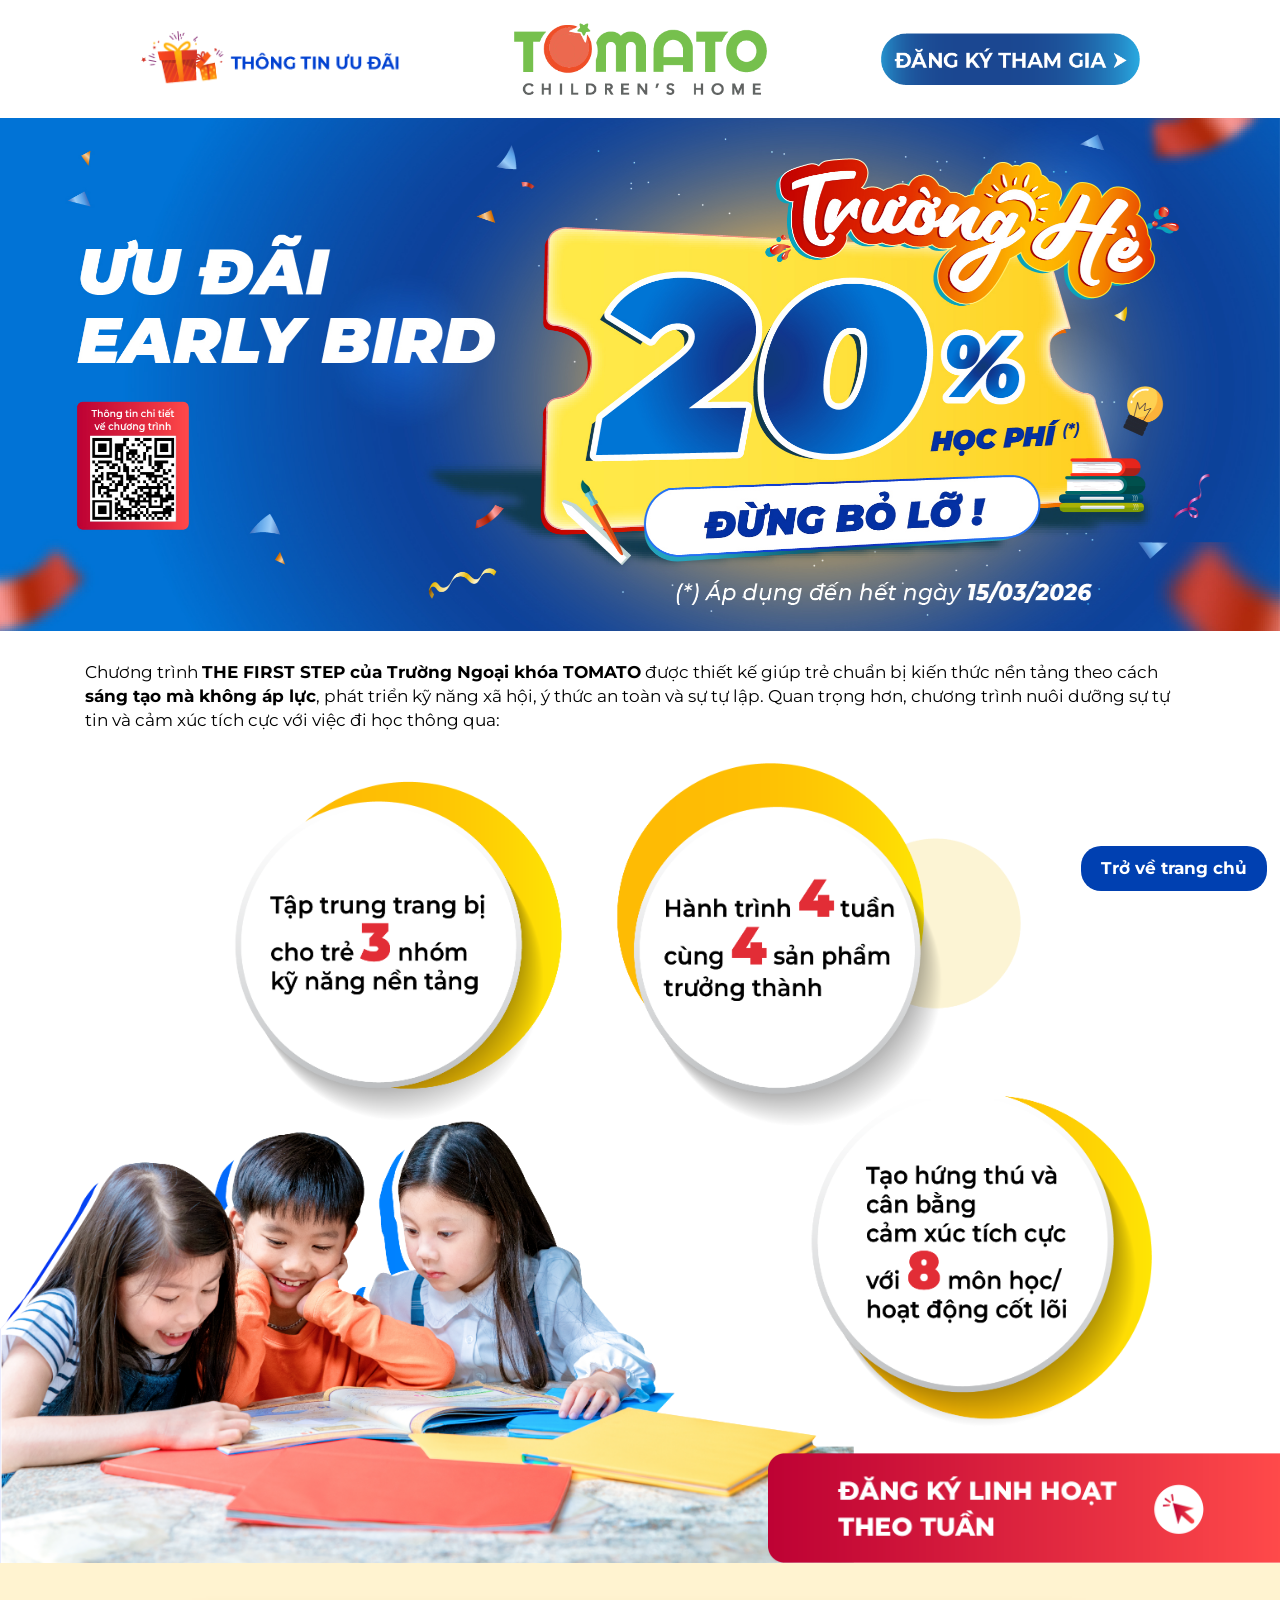
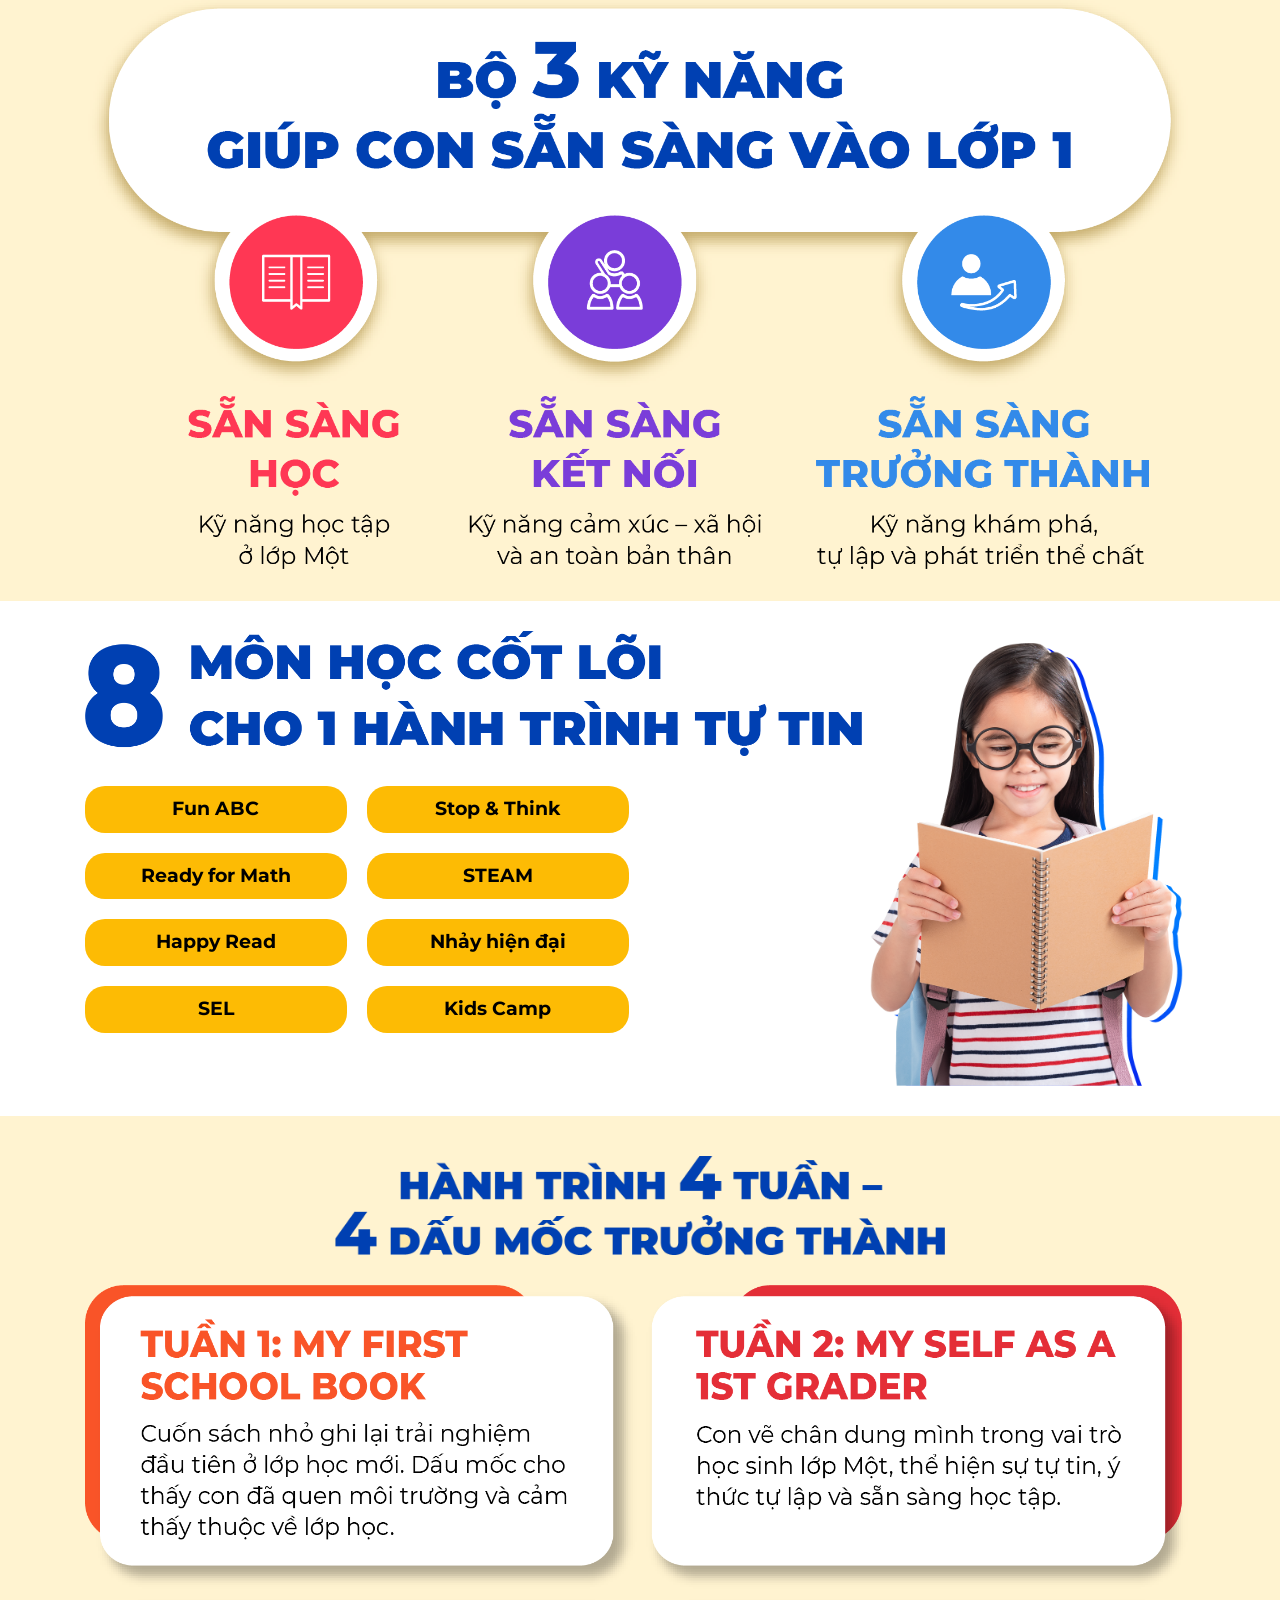
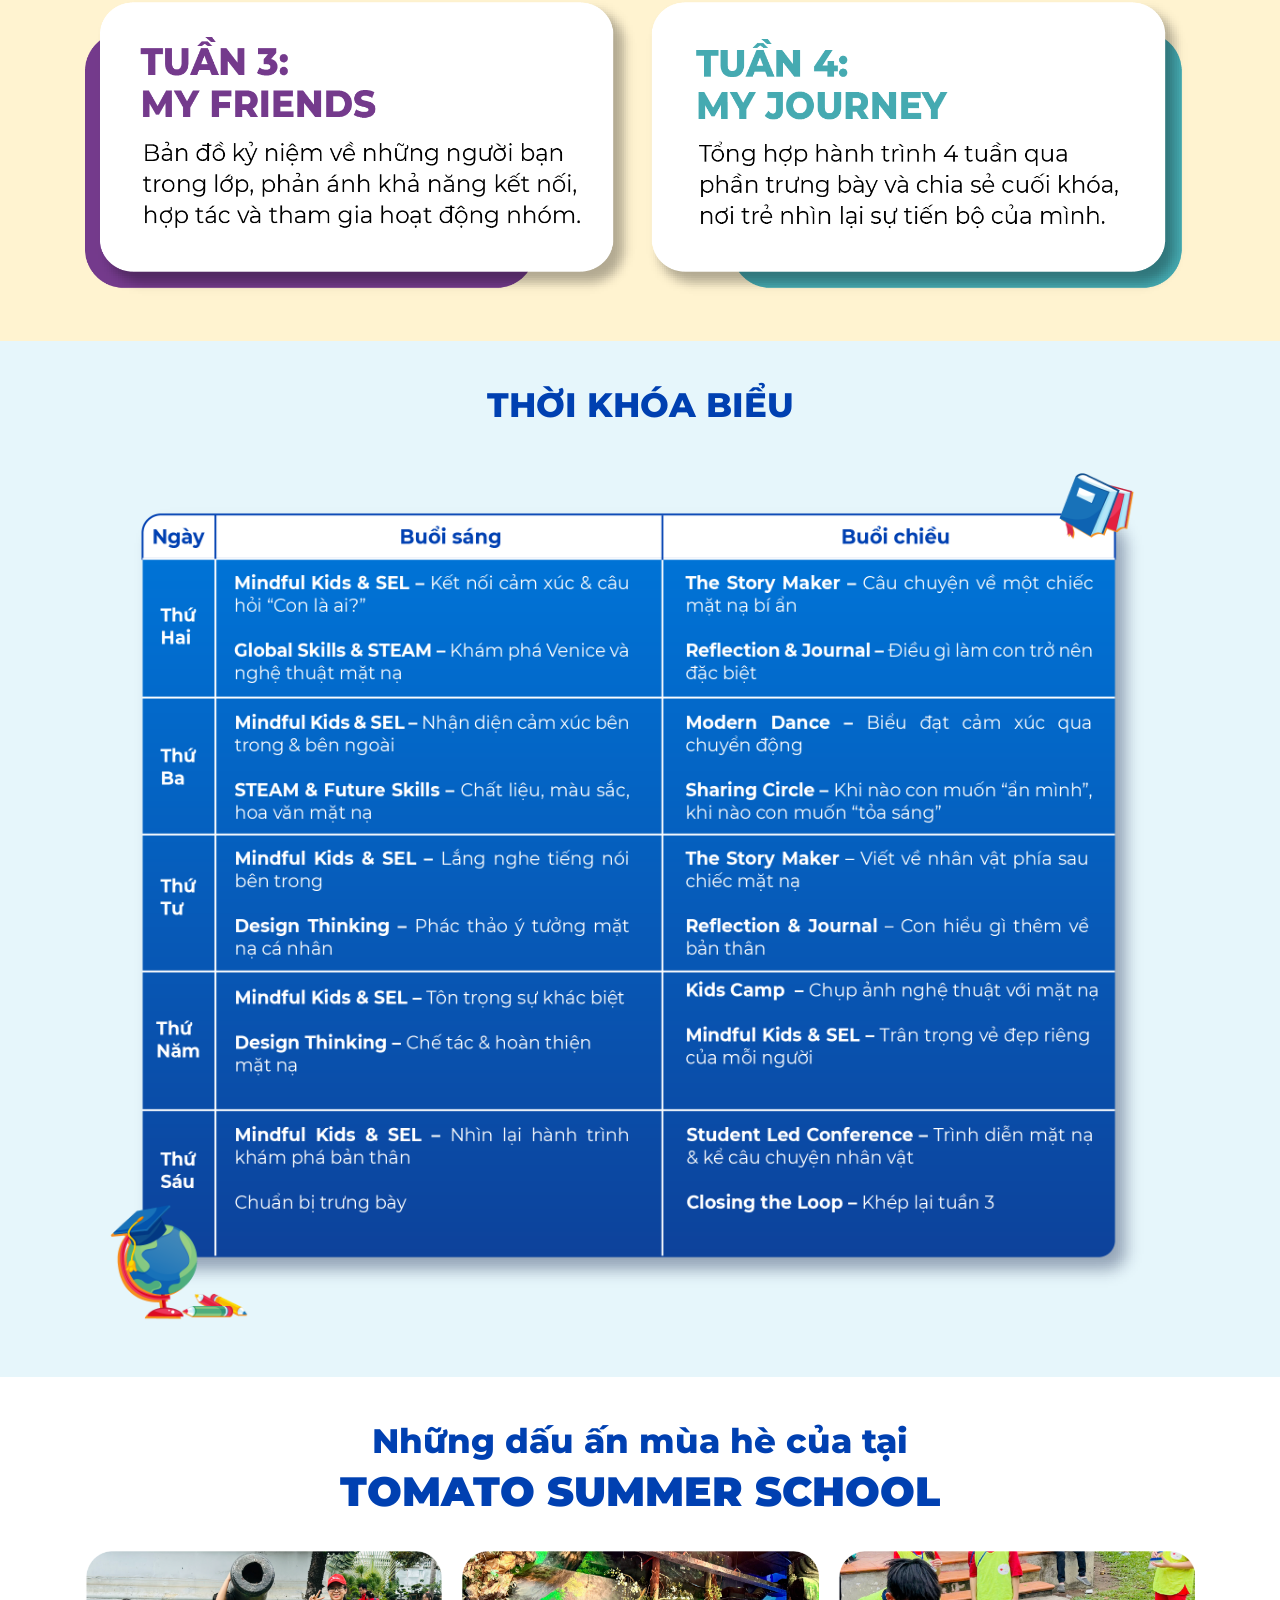
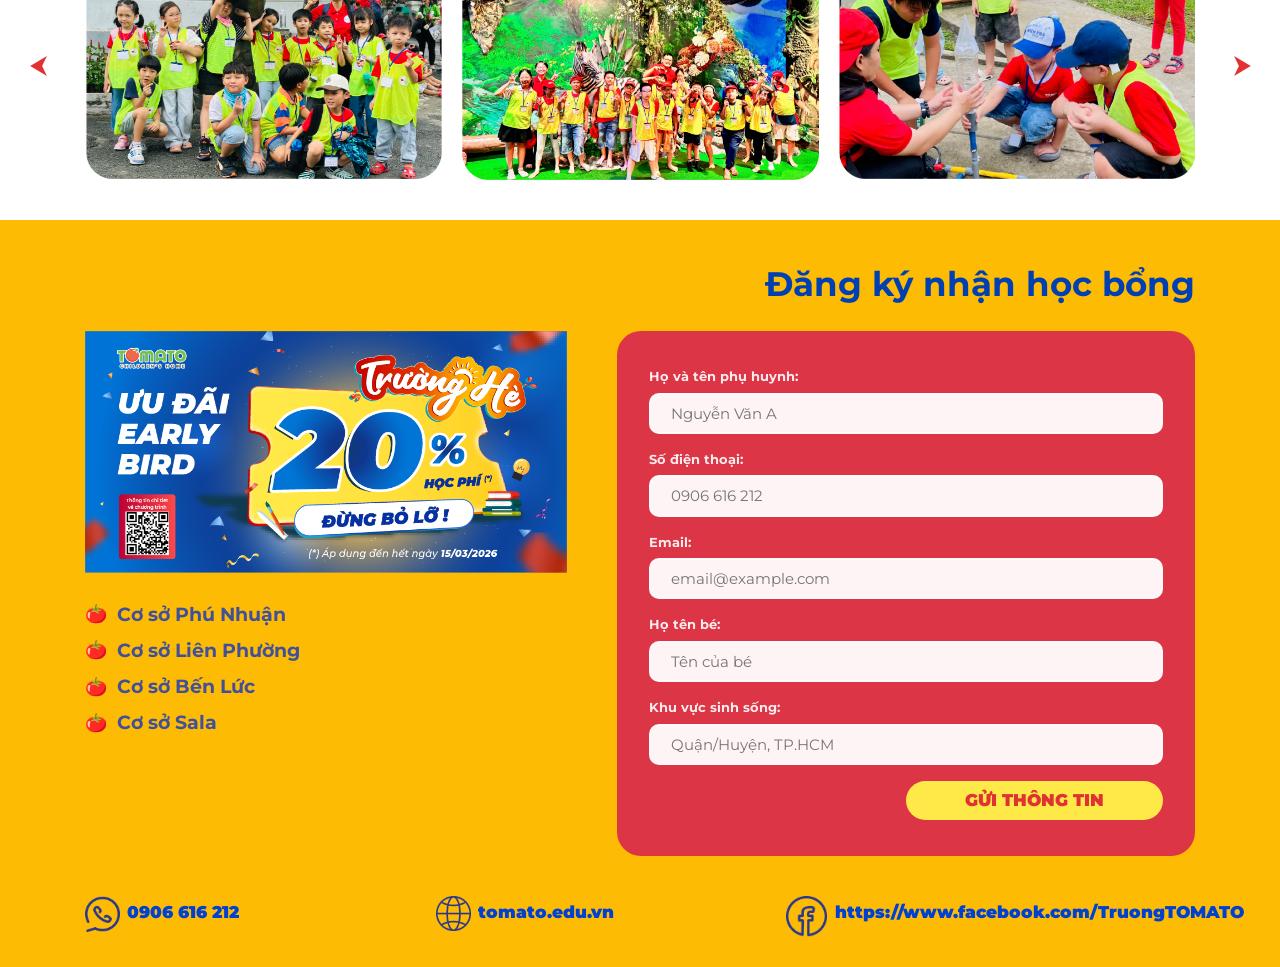
==== commit 46a5d740: "update page" ====
--- a/first-step.html
+++ b/first-step.html
@@ -44,13 +44,14 @@
         </div>
     </header>
     <div class="page-main page-first-step">
+        <a href="home.html" class="back-to-home">Trở về trang chủ</a>
         <div class="section-1 wow fadeInUp">
             <div class="container">
                 <p>Chương trình <span>THE FIRST STEP của Trường Ngoại khóa TOMATO</span> được thiết kế giúp trẻ chuẩn bị kiến thức nền tảng theo cách <span>sáng tạo mà không áp lực</span>, phát triển kỹ năng xã hội, ý thức an toàn và sự tự lập. Quan trọng hơn, chương trình nuôi dưỡng sự tự tin và cảm xúc tích cực với việc đi học thông qua:</p>
 
             </div>
             <img src="./images/ft-img-4.png" alt="">
-            <a href="#" class="btn-click"><img src="./images/text-4.png" alt=""></a>
+            <a class="btn-click scroll-btn"><img src="./images/text-4.png" alt=""></a>
         </div>
         <div class="section-2 wow fadeInUp">
             
@@ -147,11 +148,25 @@
             <div class="md-content">
                 <div class="container">
                     <div class="owl-carousel owl-theme">
-                        <div class="item"><img src="./images/img-1.png" alt=""></div>
-                        <div class="item"><img src="./images/img-1.png" alt=""></div>
-                        <div class="item"><img src="./images/img-1.png" alt=""></div>
-                        <div class="item"><img src="./images/img-1.png" alt=""></div>
-                        <div class="item"><img src="./images/img-1.png" alt=""></div>
+                        <div class="item wow fadeInLeft"><img src="./images/sl-img-1.png" alt=""></div>
+                        <div class="item wow fadeInLeft" data-wow-delay="0.3s"><img src="./images/sl-img-2.png" alt=""></div>
+                        <div class="item wow fadeInLeft" data-wow-delay="0.6s"><img src="./images/sl-img-3.png" alt=""></div>
+                        <div class="item"><img src="./images/sl-img-4.png" alt=""></div>
+                        <div class="item"><img src="./images/sl-img-5.png" alt=""></div>
+                        <div class="item"><img src="./images/sl-img-6.png" alt=""></div>
+                        <div class="item"><img src="./images/sl-img-7.png" alt=""></div>
+                        <div class="item"><img src="./images/sl-img-8.png" alt=""></div>
+                        <div class="item"><img src="./images/sl-img-9.png" alt=""></div>
+                        <div class="item"><img src="./images/sl-img-10.png" alt=""></div>
+                        <div class="item"><img src="./images/sl-img-11.png" alt=""></div>
+                        <div class="item"><img src="./images/sl-img-12.png" alt=""></div>
+                        <div class="item"><img src="./images/sl-img-13.png" alt=""></div>
+                        <div class="item"><img src="./images/sl-img-14.png" alt=""></div>
+                        <div class="item"><img src="./images/sl-img-15.png" alt=""></div>
+                        <div class="item"><img src="./images/sl-img-16.png" alt=""></div>
+                        <div class="item"><img src="./images/sl-img-17.png" alt=""></div>
+                        <div class="item"><img src="./images/sl-img-18.png" alt=""></div>
+                        <div class="item"><img src="./images/sl-img-19.png" alt=""></div>
                     </div>
                 </div>
             </div>
@@ -205,7 +220,7 @@
                           <input type="text" id="area" name="area" placeholder="Quận/Huyện, TP.HCM" />
                           <!-- <p class="error">Vui lòng nhập khu vực sinh sống</p> -->
                         </div>
-                        <input type="button" class="btn-submit" value="GỬI THÔNG TIN">
+                        <input type="button" class="btn-submit" value="GỬI THÔNG TIN" data-fancybox data-src="#modal-sucess-1">
                       </form>
                       <div id="modal-sucess-1" class="md-modal-fancybox" >
                           <img src="./images/check.png" alt="">
@@ -241,13 +256,13 @@
                             <p>0906 616 212</p>
                         </a>
                     </div> 
-                    <div class="md-col clearfix wow fadeInLeft" data-wow-delay="0.5s">
+                    <div class="md-col clearfix wow fadeInLeft" data-wow-delay="0.3s">
                         <a href="https://tomato.edu.vn/" target="_blank">
                             <img src="./images/ico-web.png" alt="">
                             <p>tomato.edu.vn</p>
                         </a>
                     </div> 
-                    <div class="md-col clearfix wow fadeInLeft" data-wow-delay="1s">
+                    <div class="md-col clearfix wow fadeInLeft" data-wow-delay="0.6s">
                         <a href="https://www.facebook.com/TruongTOMATO" target="_blank">
                             <img src="./images/ico-fb.png" alt="">
                             <p>https://www.facebook.com/TruongTOMATO</p>
--- a/css/style.css
+++ b/css/style.css
@@ -626,13 +626,17 @@
     font-size: calc(10px + 2vw);
   }
   .md-title h6{
-    font-size: calc(12px + 2vw);
+    font-size: calc(15px + 2vw);
+  }
+  .page-main .section-4 .image-wrapper p{
+    font-size: calc(15px + 2vw);
   }
   .register-inner{
     display: block;
   }
   .register h6{
-    font-size: calc(12px + 2vw);
+    font-size: calc(15px + 2vw);
+    text-align: center;
   }
   .btn-submit{
     width: 100%;
@@ -824,4 +828,15 @@
 @keyframes fadeIn {
     from { opacity: 0; }
     to { opacity: 1; }
+}
+.back-to-home{
+  position: fixed;
+  bottom: 1%;
+  right: 1%;
+  font-weight: 700;
+  background: #0040b1;
+  color: #FFF;
+  padding: 10px 20px;
+  border-radius: 20px;
+  z-index: 999;
 }
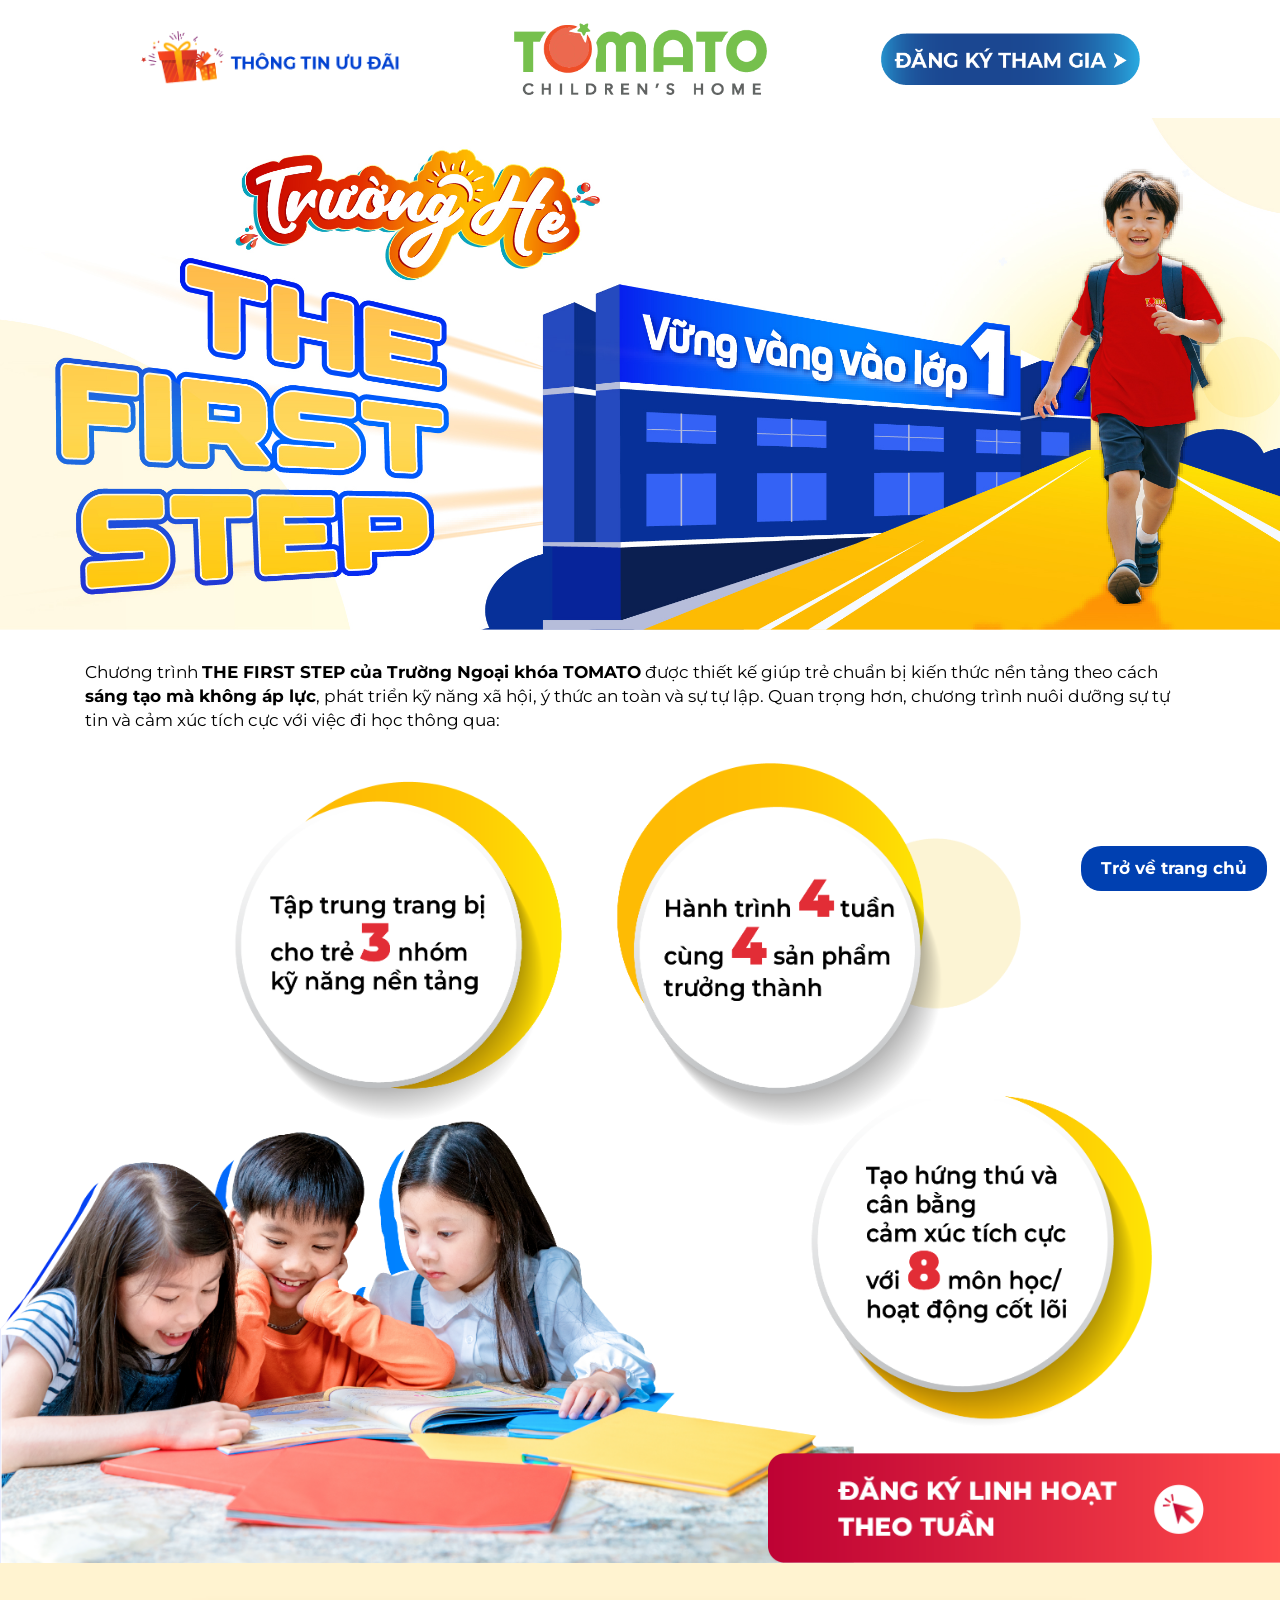
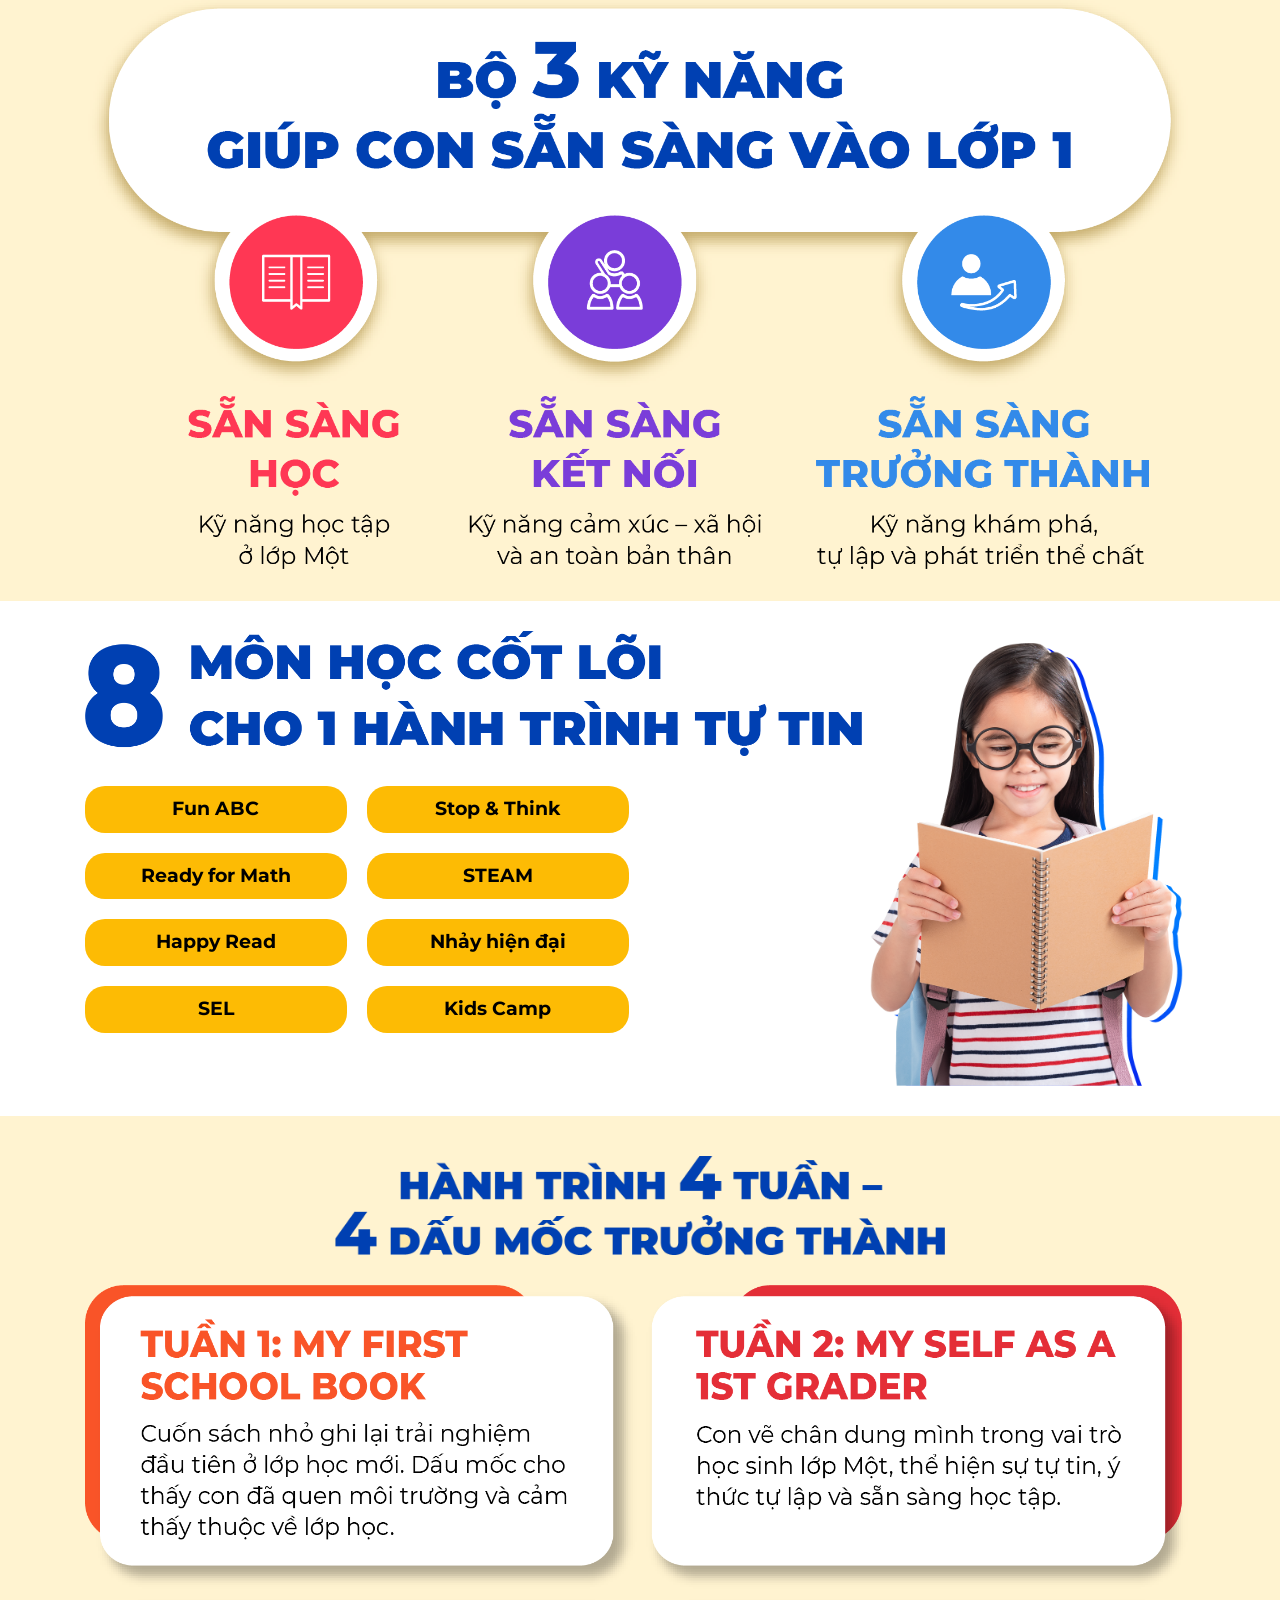
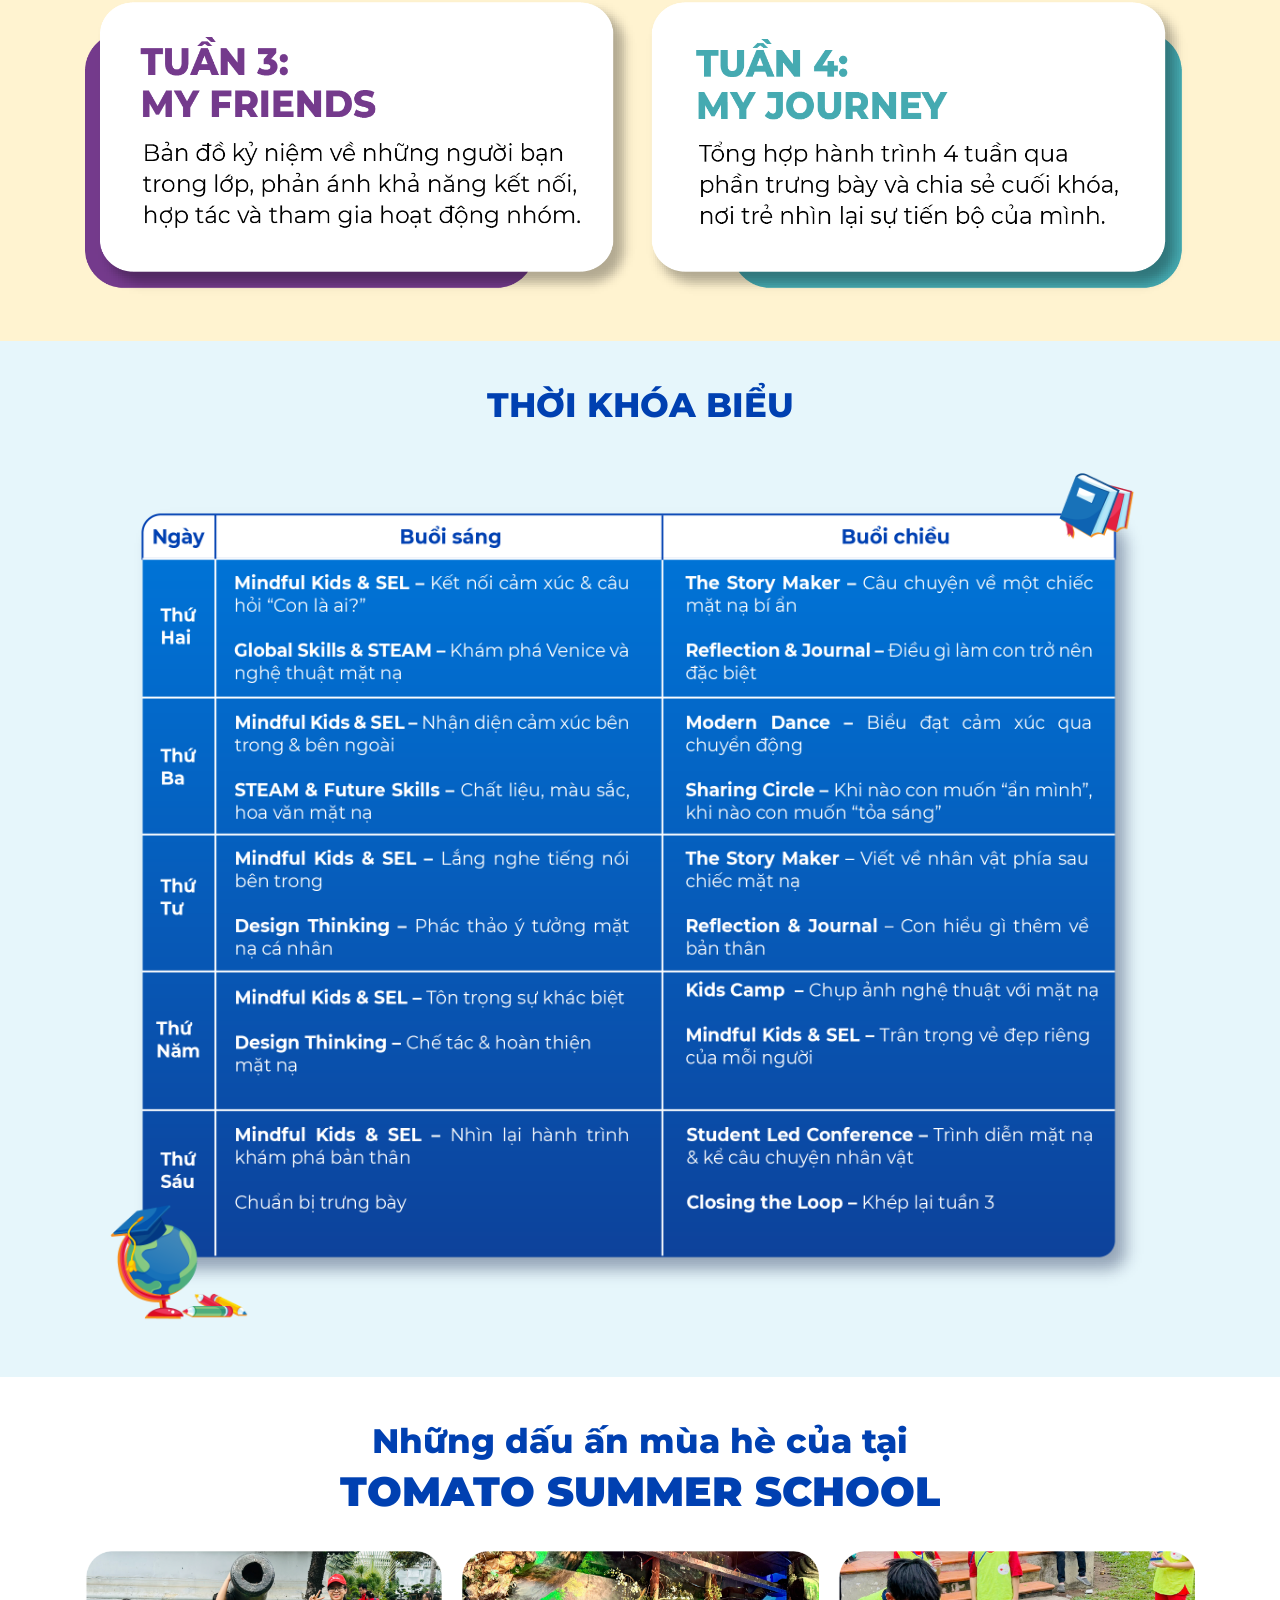
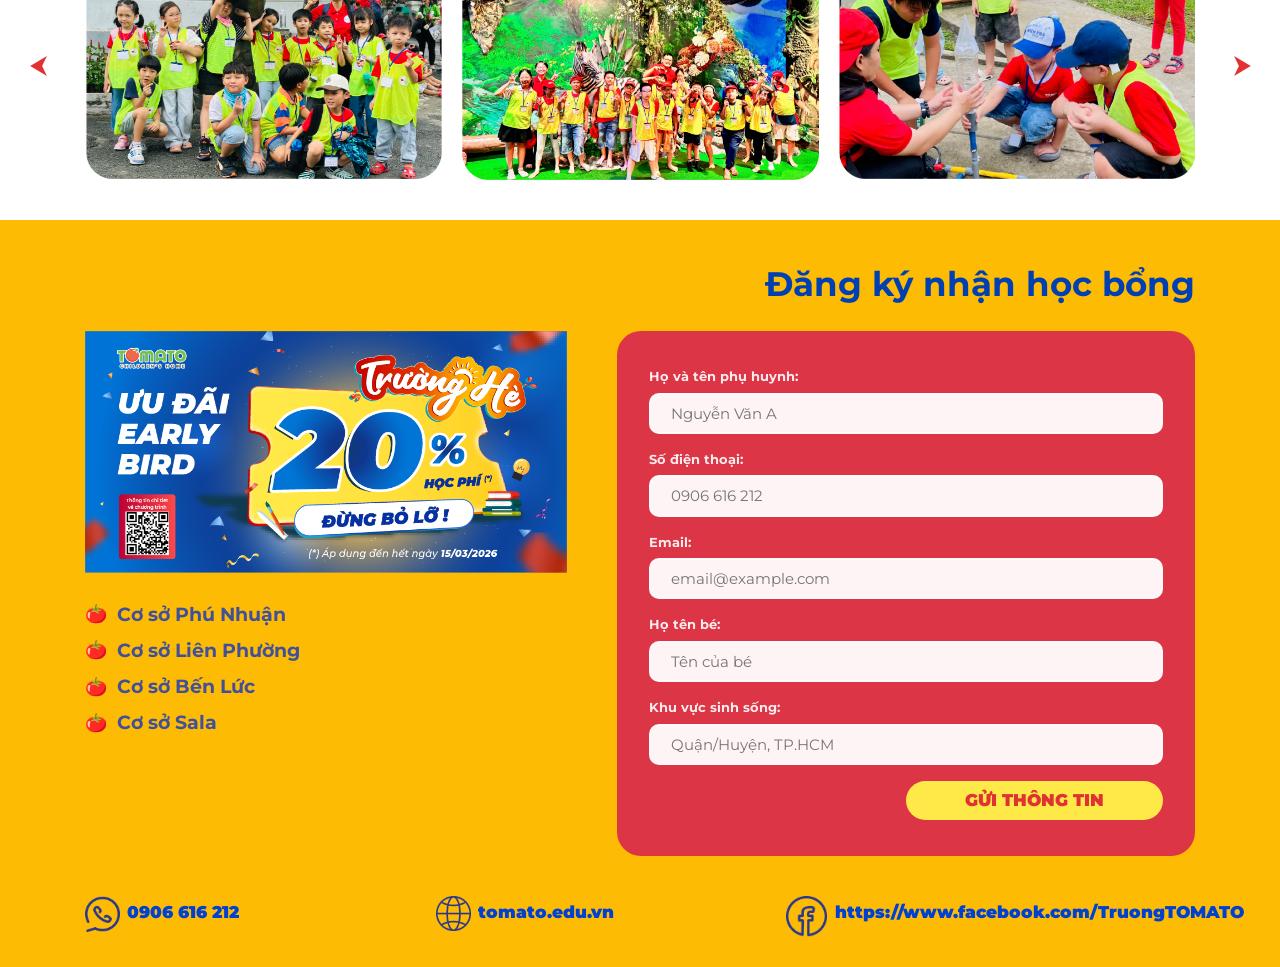
==== commit 5748d6ee: "update page" ====
--- a/first-step.html
+++ b/first-step.html
@@ -19,7 +19,8 @@
         <div class="container">
             <div class="main-header">
                 <div class="md-col">
-                    <a  class="scroll-btn"><img src="./images/text-1.png" alt=""></a>
+                    <a  class="scroll-btn md-desktop"><img src="./images/text-1.png" alt=""></a>
+                    <a class="scroll-btn-1 md-mobile"><img src="./images/text-1.png" alt=""></a>
                 </div>
                 <div class="md-col logo">
                     <a href="#"><img src="./images/logo.png" alt=""></a>
@@ -231,7 +232,7 @@
                           <button type="button" data-fancybox-close="" class="fancybox-button fancybox-close-small md-close" title="Close">Đóng lại</button>
                       </div>  
                     </div>
-                    <div class="register-left md-mobile wow fadeInRight">
+                    <div class="register-left md-mobile wow fadeInRight" id="targetDiv-1">
                       
                       <div class="early-bird-banner">
                         <img src="./images/banner-ft.png" alt="">
--- a/css/style.css
+++ b/css/style.css
@@ -274,6 +274,9 @@
   to { opacity: 1; }
 }
 .page-main .section-4 .image-wrapper{
+  
+}
+.page-main .section-4 .content-box{
   background: url(../images/bg-page.png) no-repeat;
   background-size: 100% 100%;
   padding: 30px 0px;
@@ -663,7 +666,7 @@
     margin-top: 2px;
   }
   .page-main .section-3 .md-content .md-left p{
-    font-size: calc(10px + 2vw);
+    font-size: calc(7px + 2vw);
     margin-bottom: 5px;
   }
   .page-main .section-3 .md-content .md-left span{
@@ -693,6 +696,9 @@
   }
   .page-main .section-6 .owl-nav .owl-prev{
     left: -2%;
+  }
+  .page-main .section-6 .item{
+    padding: 0px 5%;
   }
 }
 .scroll-top{
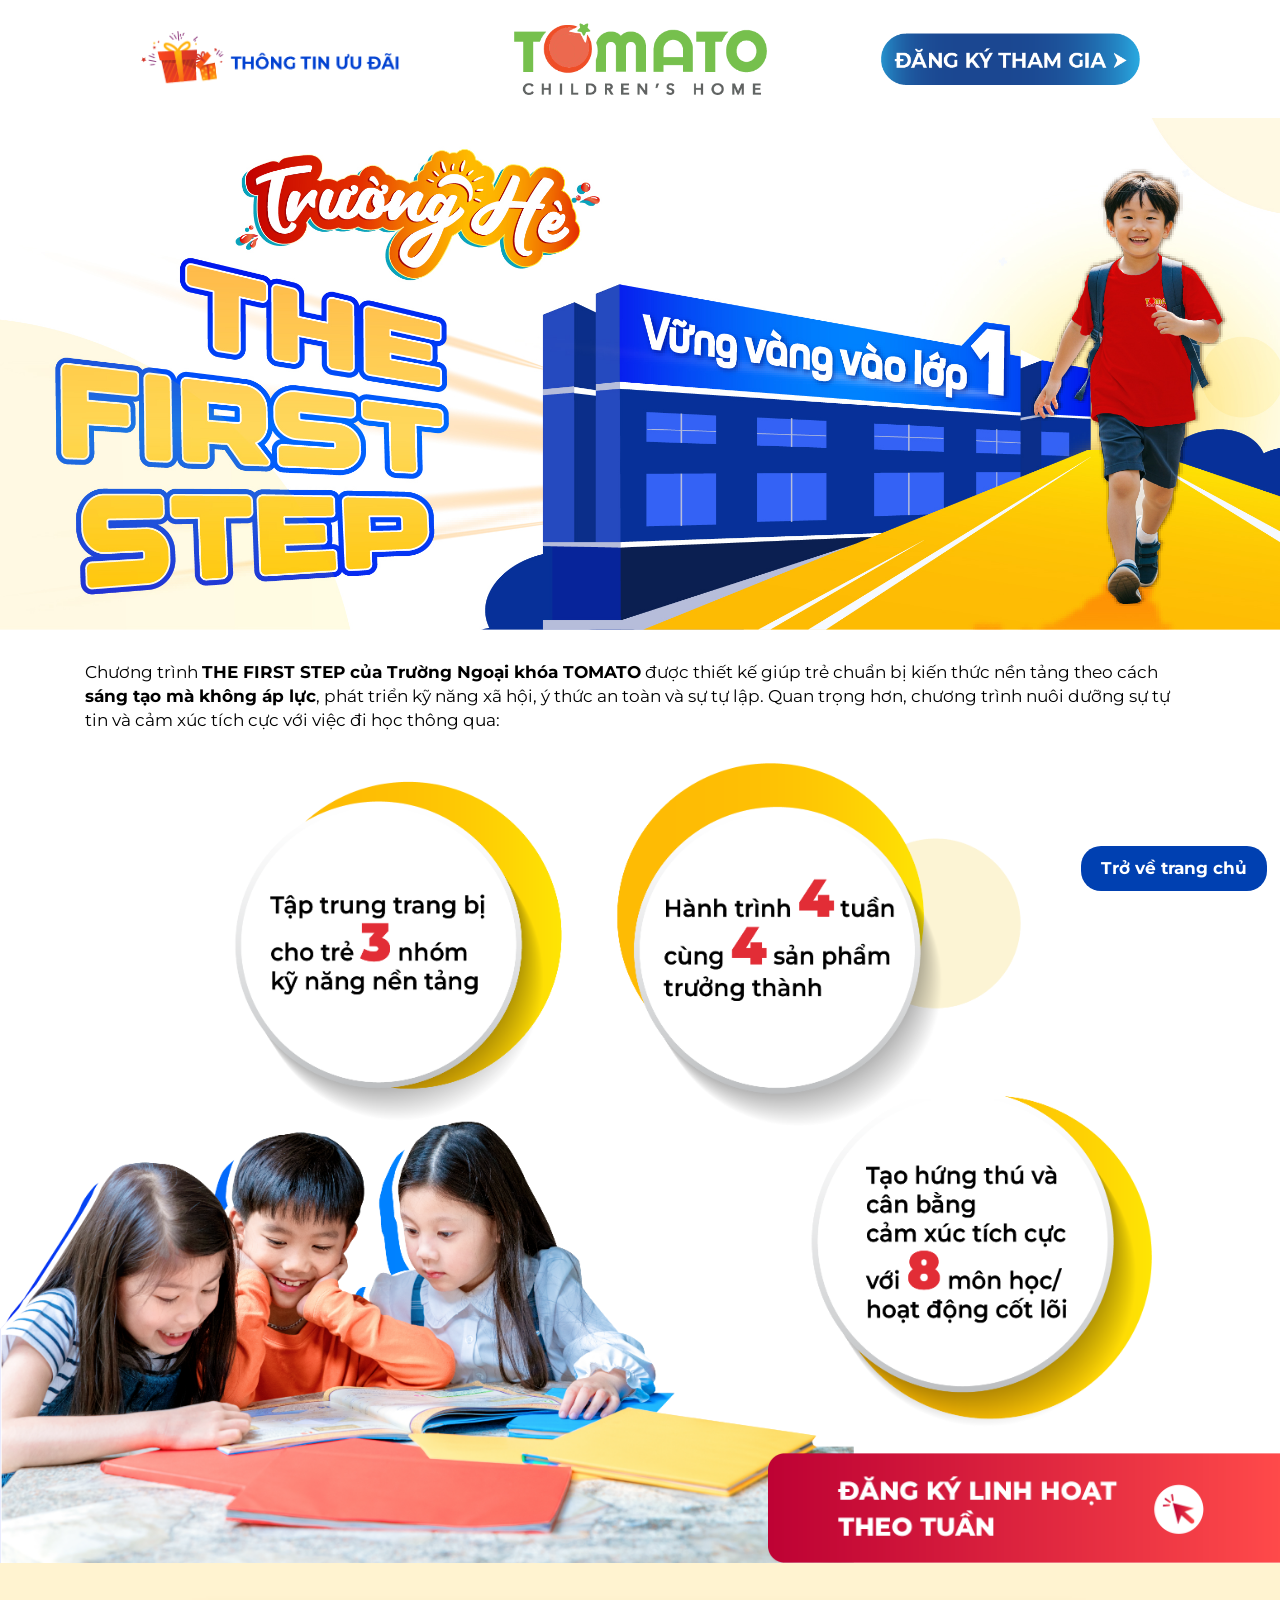
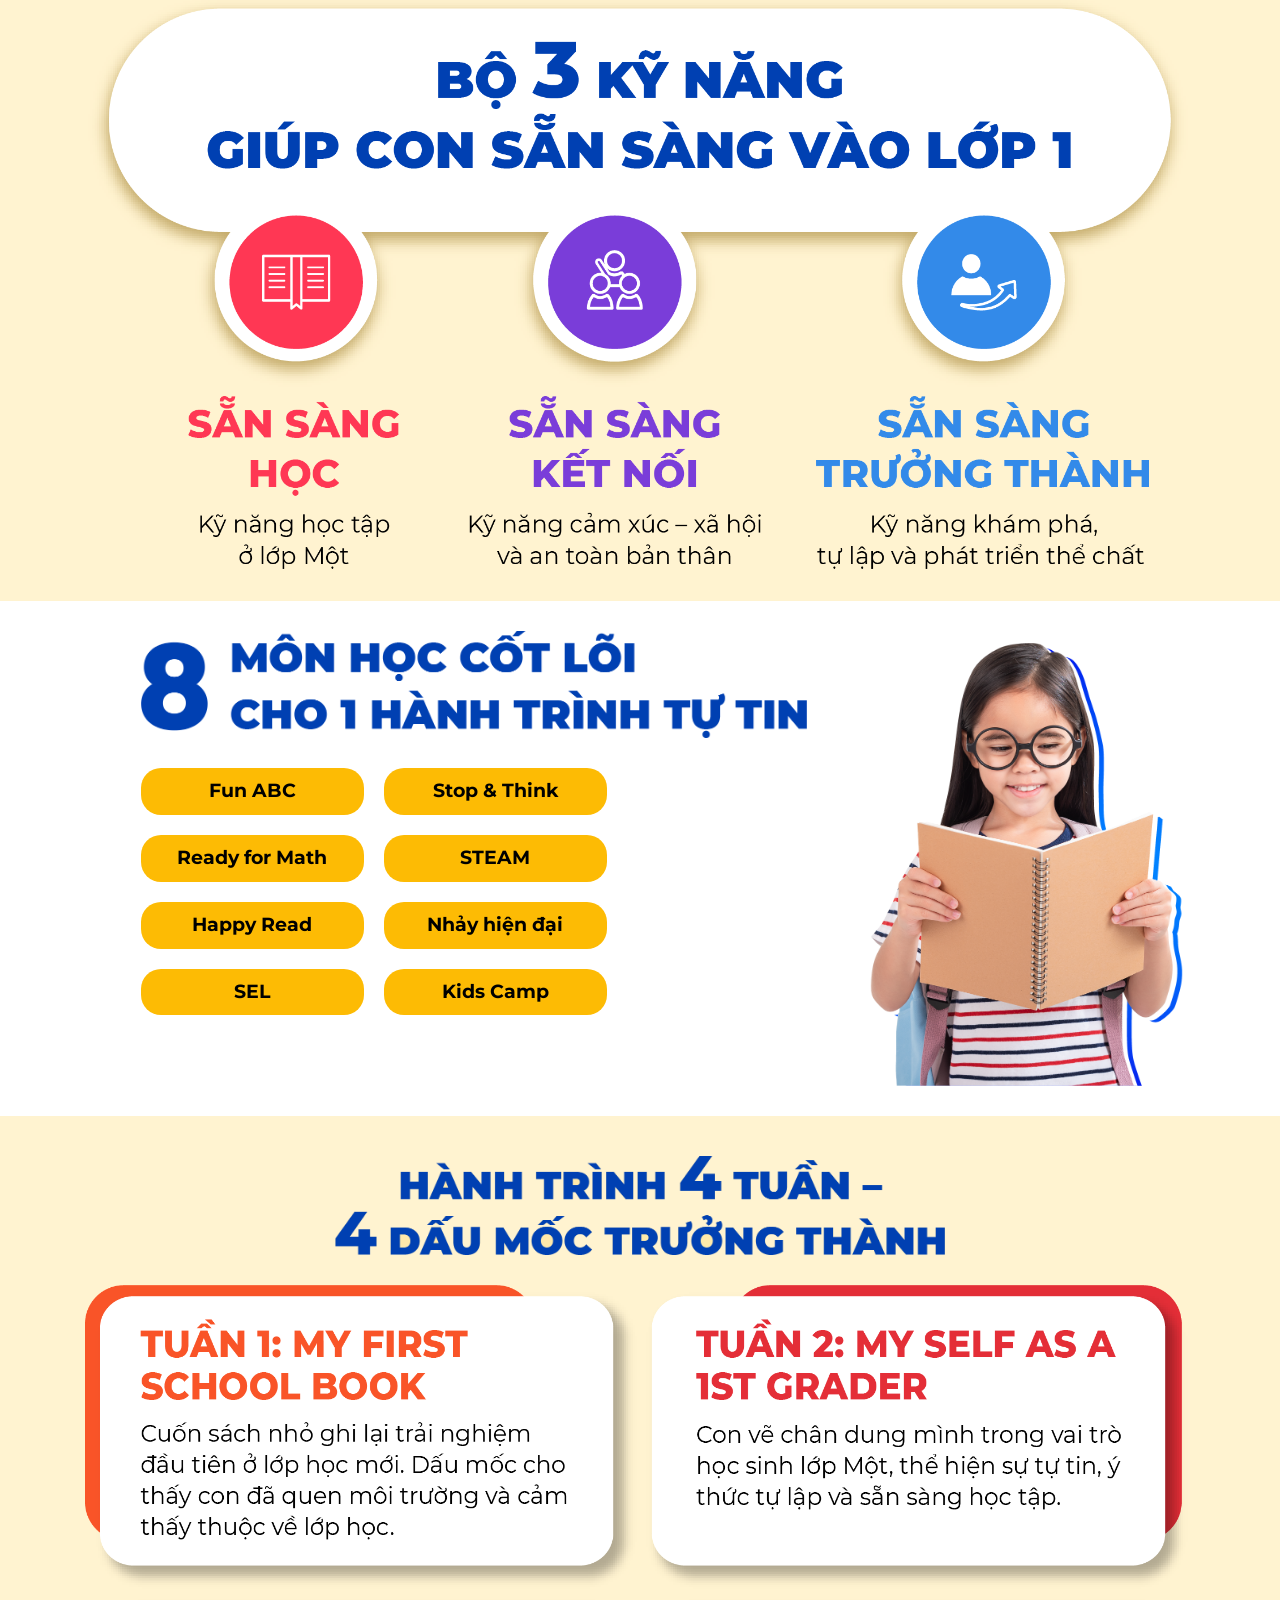
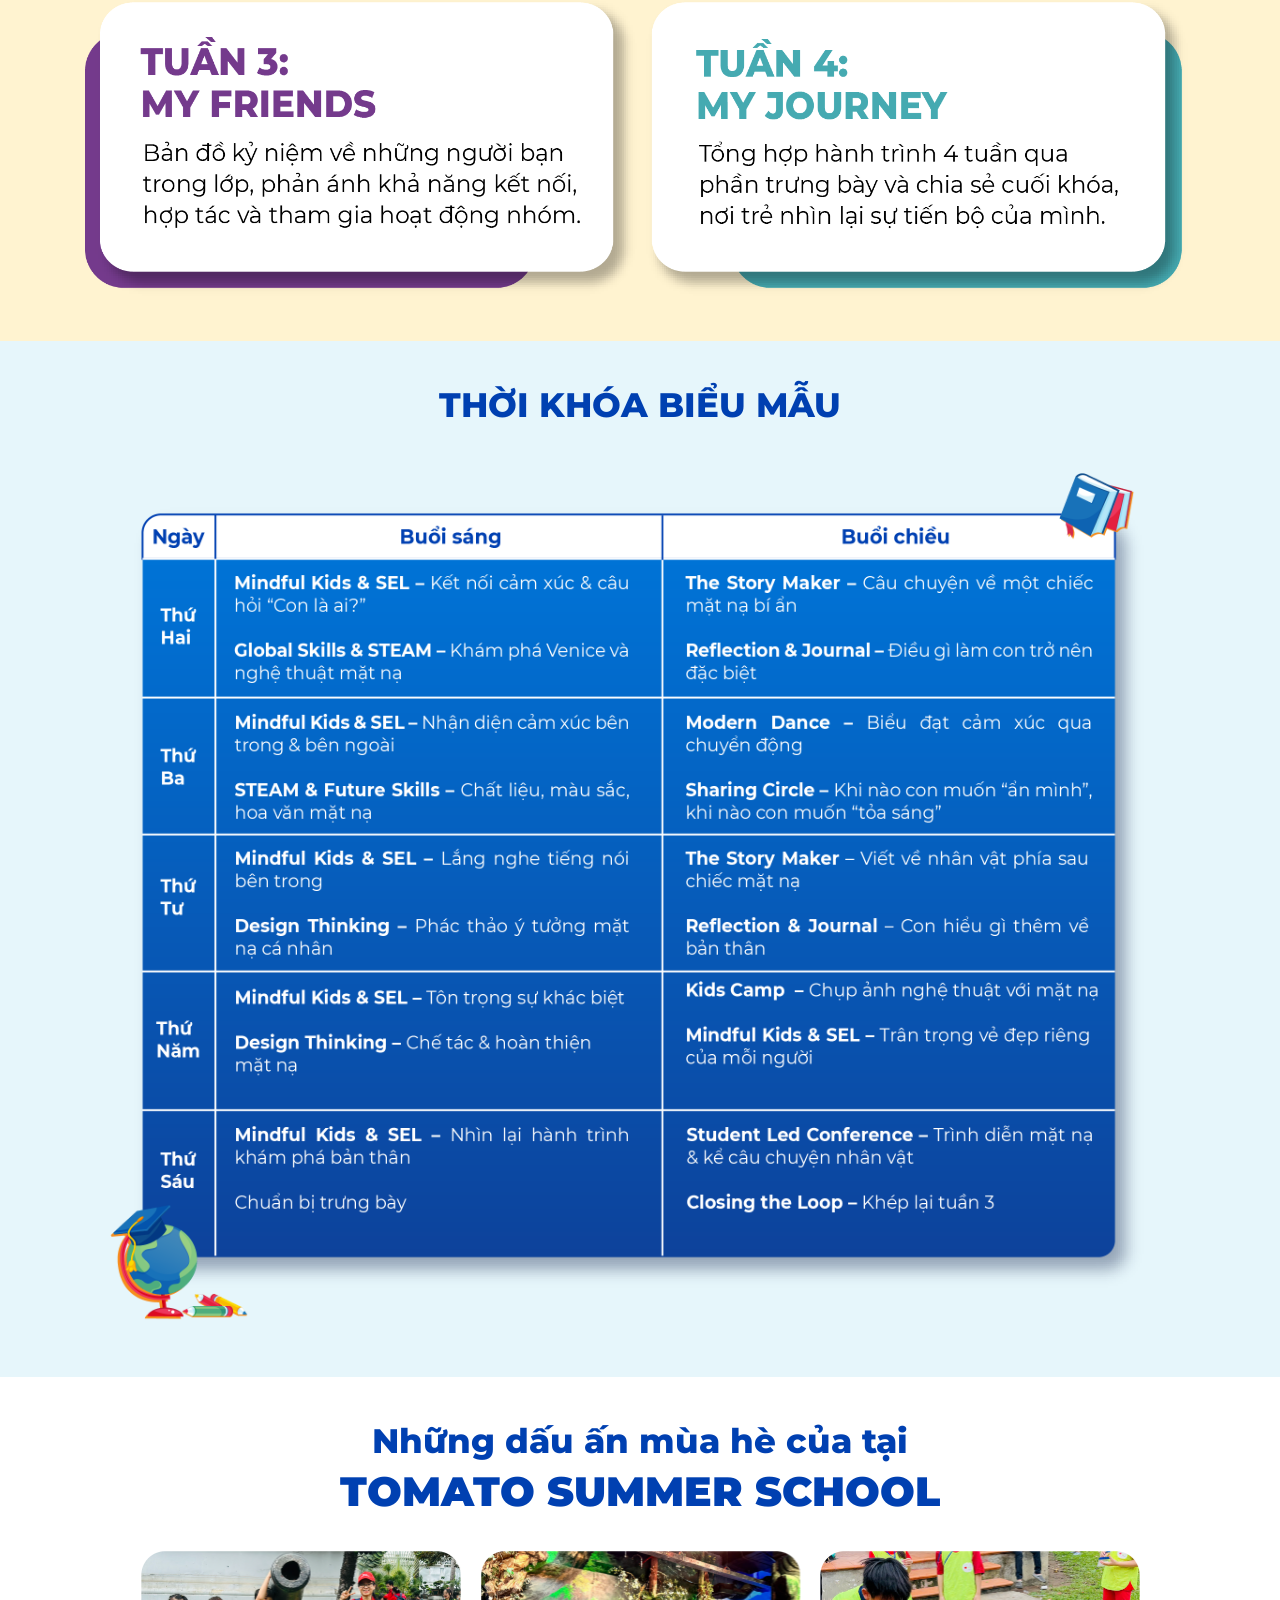
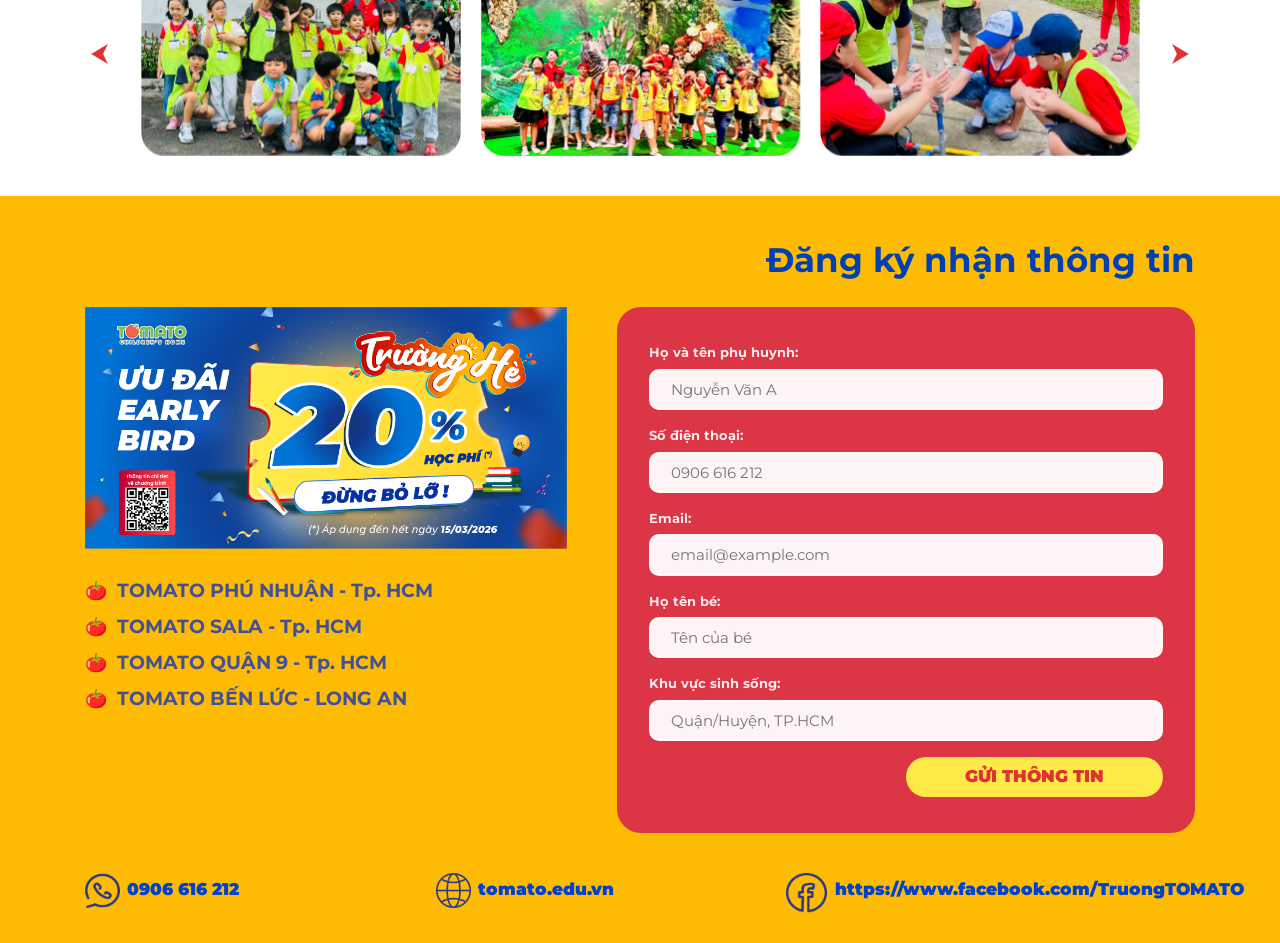
==== commit 862de01e: "update page" ====
--- a/first-step.html
+++ b/first-step.html
@@ -129,7 +129,7 @@
         <div class="section-5">
             <div class="md-title wow fadeInUp">
                 <div class="container">
-                    <h6>THỜI KHÓA BIỂU</span></h6>
+                    <h6>THỜI KHÓA BIỂU MẪU</span></h6>
                 </div>
             </div>
             <div class="md-content">
@@ -146,36 +146,36 @@
                     <h6>Những dấu ấn mùa hè của tại <br><span>TOMATO SUMMER SCHOOL</span></h6>
                 </div>
             </div>
-            <div class="md-content">
-                <div class="container">
+            <div class="container">
+                <div class="md-content">
                     <div class="owl-carousel owl-theme">
-                        <div class="item wow fadeInLeft"><img src="./images/sl-img-1.png" alt=""></div>
-                        <div class="item wow fadeInLeft" data-wow-delay="0.3s"><img src="./images/sl-img-2.png" alt=""></div>
-                        <div class="item wow fadeInLeft" data-wow-delay="0.6s"><img src="./images/sl-img-3.png" alt=""></div>
-                        <div class="item"><img src="./images/sl-img-4.png" alt=""></div>
-                        <div class="item"><img src="./images/sl-img-5.png" alt=""></div>
-                        <div class="item"><img src="./images/sl-img-6.png" alt=""></div>
-                        <div class="item"><img src="./images/sl-img-7.png" alt=""></div>
-                        <div class="item"><img src="./images/sl-img-8.png" alt=""></div>
-                        <div class="item"><img src="./images/sl-img-9.png" alt=""></div>
-                        <div class="item"><img src="./images/sl-img-10.png" alt=""></div>
-                        <div class="item"><img src="./images/sl-img-11.png" alt=""></div>
-                        <div class="item"><img src="./images/sl-img-12.png" alt=""></div>
-                        <div class="item"><img src="./images/sl-img-13.png" alt=""></div>
-                        <div class="item"><img src="./images/sl-img-14.png" alt=""></div>
-                        <div class="item"><img src="./images/sl-img-15.png" alt=""></div>
-                        <div class="item"><img src="./images/sl-img-16.png" alt=""></div>
-                        <div class="item"><img src="./images/sl-img-17.png" alt=""></div>
-                        <div class="item"><img src="./images/sl-img-18.png" alt=""></div>
-                        <div class="item"><img src="./images/sl-img-19.png" alt=""></div>
-                    </div>
+                            <div class="item wow fadeInLeft"><img src="./images/sl-img-1.png" alt=""></div>
+                            <div class="item wow fadeInLeft" data-wow-delay="0.3s"><img src="./images/sl-img-2.png" alt=""></div>
+                            <div class="item wow fadeInLeft" data-wow-delay="0.6s"><img src="./images/sl-img-3.png" alt=""></div>
+                            <div class="item"><img src="./images/sl-img-4.png" alt=""></div>
+                            <div class="item"><img src="./images/sl-img-5.png" alt=""></div>
+                            <div class="item"><img src="./images/sl-img-6.png" alt=""></div>
+                            <div class="item"><img src="./images/sl-img-7.png" alt=""></div>
+                            <div class="item"><img src="./images/sl-img-8.png" alt=""></div>
+                            <div class="item"><img src="./images/sl-img-9.png" alt=""></div>
+                            <div class="item"><img src="./images/sl-img-10.png" alt=""></div>
+                            <div class="item"><img src="./images/sl-img-11.png" alt=""></div>
+                            <div class="item"><img src="./images/sl-img-12.png" alt=""></div>
+                            <div class="item"><img src="./images/sl-img-13.png" alt=""></div>
+                            <div class="item"><img src="./images/sl-img-14.png" alt=""></div>
+                            <div class="item"><img src="./images/sl-img-15.png" alt=""></div>
+                            <div class="item"><img src="./images/sl-img-16.png" alt=""></div>
+                            <div class="item"><img src="./images/sl-img-17.png" alt=""></div>
+                            <div class="item"><img src="./images/sl-img-18.png" alt=""></div>
+                            <div class="item"><img src="./images/sl-img-19.png" alt=""></div>
+                        </div>
                 </div>
             </div>
         </div>
         <div class="section-7 " id="targetDiv">
             <div class="container">
                 <section class="register" id="register">
-                    <h6>Đăng ký nhận học bổng</h6>
+                    <h6>Đăng ký nhận thông tin</h6>
                   <div class="register-inner">
 
                     <div class="register-left md-desktop wow fadeInRight">
@@ -185,10 +185,10 @@
                       </div>
                       <div class="locations">
                         <ul class="location-list">
-                          <li>Cơ sở Phú Nhuận</li>
-                          <li>Cơ sở Liên Phường</li>
-                          <li>Cơ sở Bến Lức</li>
-                          <li>Cơ sở Sala</li>
+                          <li>TOMATO PHÚ NHUẬN - Tp. HCM</li>
+                          <li>TOMATO SALA - Tp. HCM</li>
+                          <li>TOMATO QUẬN 9 - Tp. HCM</li>
+                          <li>TOMATO BẾN LỨC - LONG AN</li>
                         </ul>
                       </div>
                     </div>
@@ -239,10 +239,10 @@
                       </div>
                       <div class="locations">
                         <ul class="location-list">
-                          <li>Cơ sở Phú Nhuận</li>
-                          <li>Cơ sở Liên Phường</li>
-                          <li>Cơ sở Bến Lức</li>
-                          <li>Cơ sở Sala</li>
+                          <li>TOMATO PHÚ NHUẬN - Tp. HCM</li>
+                          <li>TOMATO SALA - Tp. HCM</li>
+                          <li>TOMATO QUẬN 9 - Tp. HCM</li>
+                          <li>TOMATO BẾN LỨC - LONG AN</li>
                         </ul>
                       </div>
                     </div>
--- a/css/style.css
+++ b/css/style.css
@@ -170,6 +170,9 @@
 .page-main .section-3{
   margin-bottom: 30px;
 }
+.page-main .section-3 .md-content{
+  padding: 0px 5%;
+}
 .page-main .section-3 .md-content .item{
   display: flex;
   align-items: center;
@@ -307,6 +310,9 @@
 
 .page-main .section-6{
   padding: 40px 0px;
+}
+.page-main .section-6 .md-content{
+  padding: 0px 5%;
 }
 .page-main .section-6 .owl-nav span{
   display: none;
@@ -692,10 +698,10 @@
     margin-bottom: 30px;
   }
   .page-main .section-6 .owl-nav .owl-next{
-    right: -2%;
+    right: -5%;
   }
   .page-main .section-6 .owl-nav .owl-prev{
-    left: -2%;
+    left: -5%;
   }
   .page-main .section-6 .item{
     padding: 0px 5%;
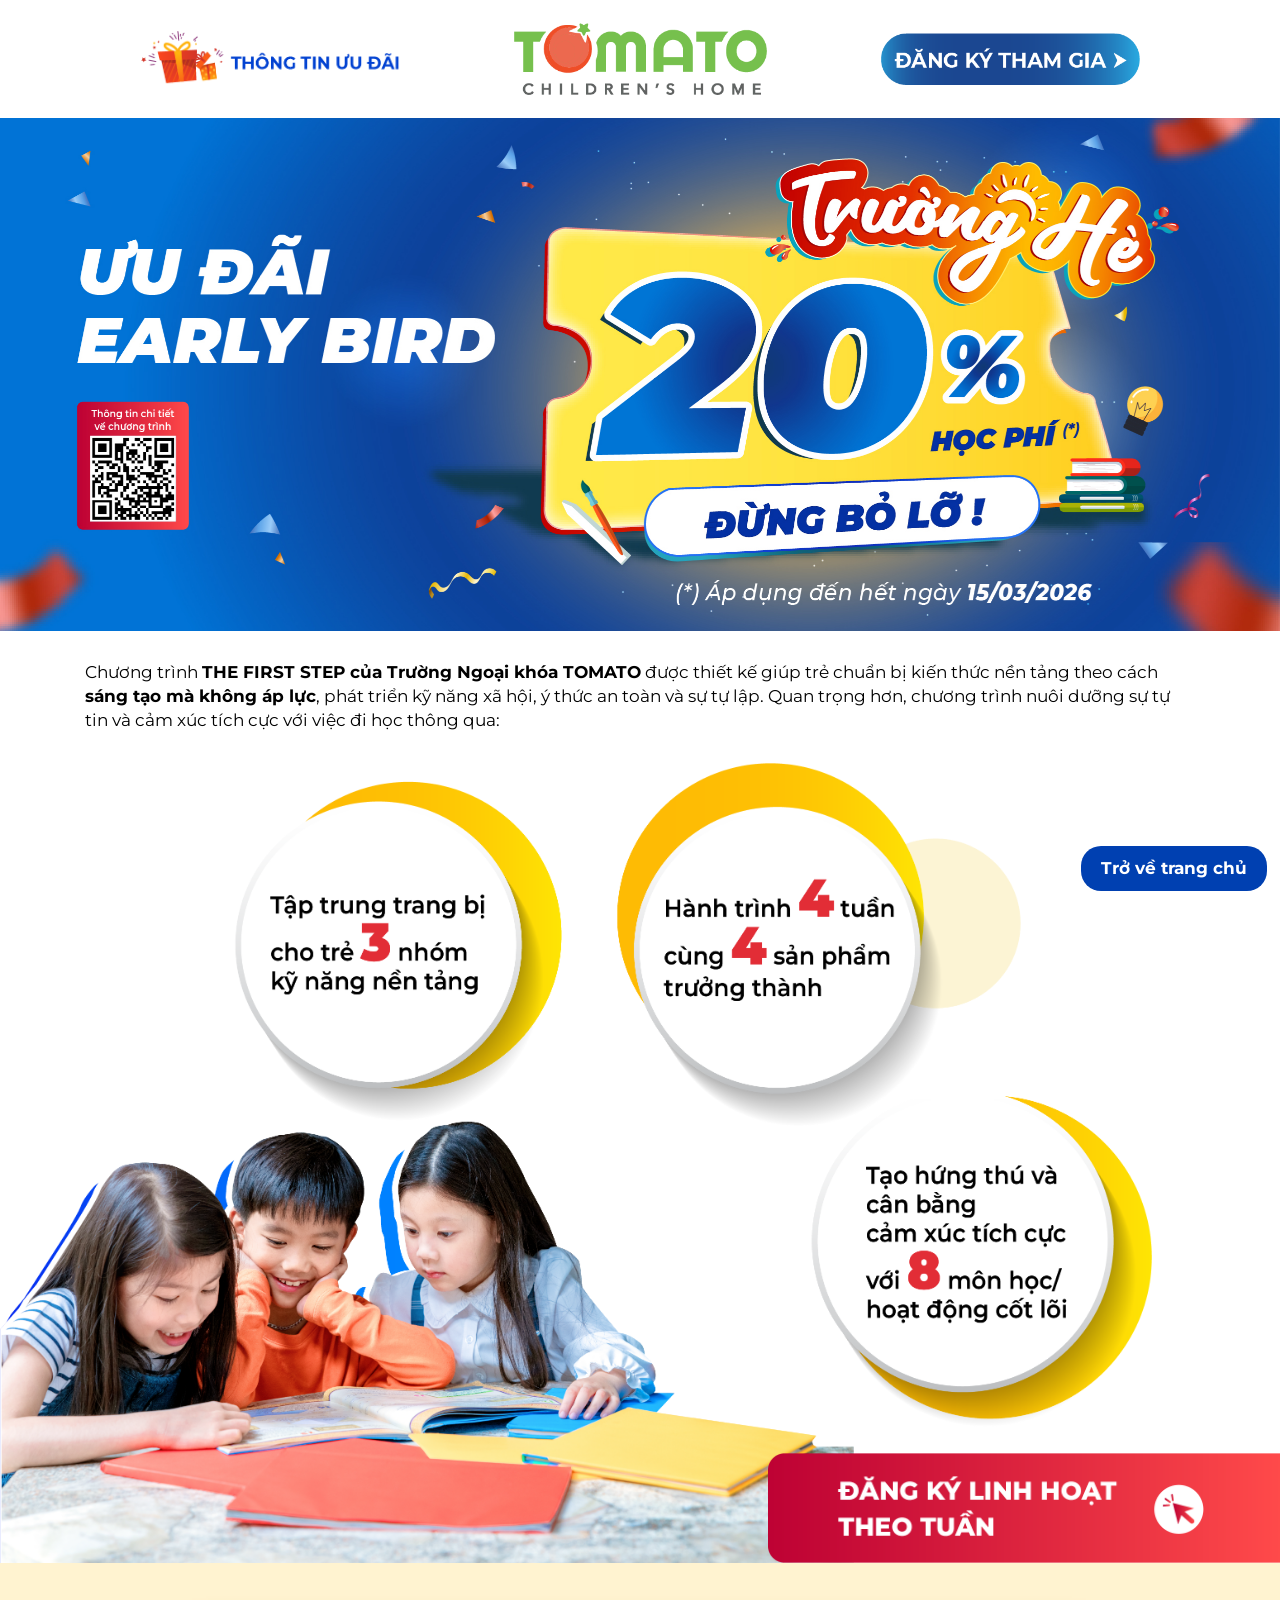
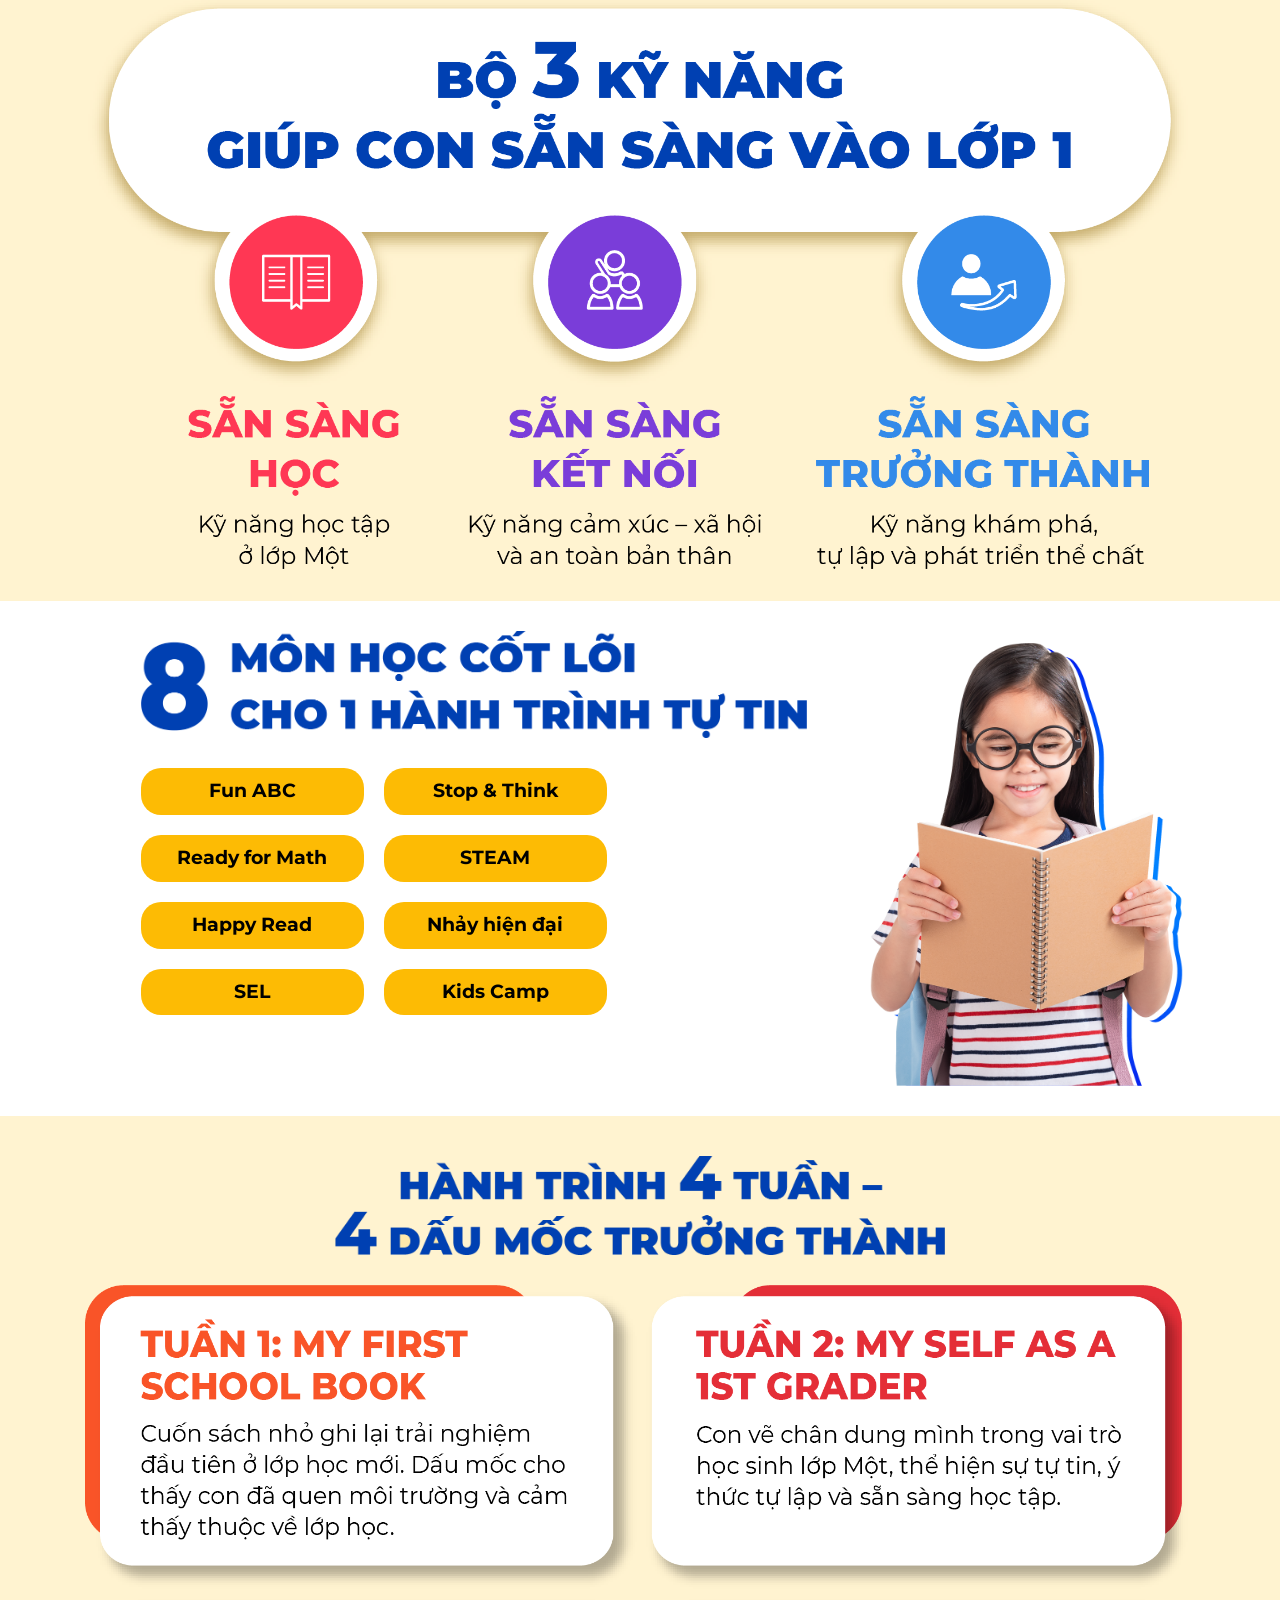
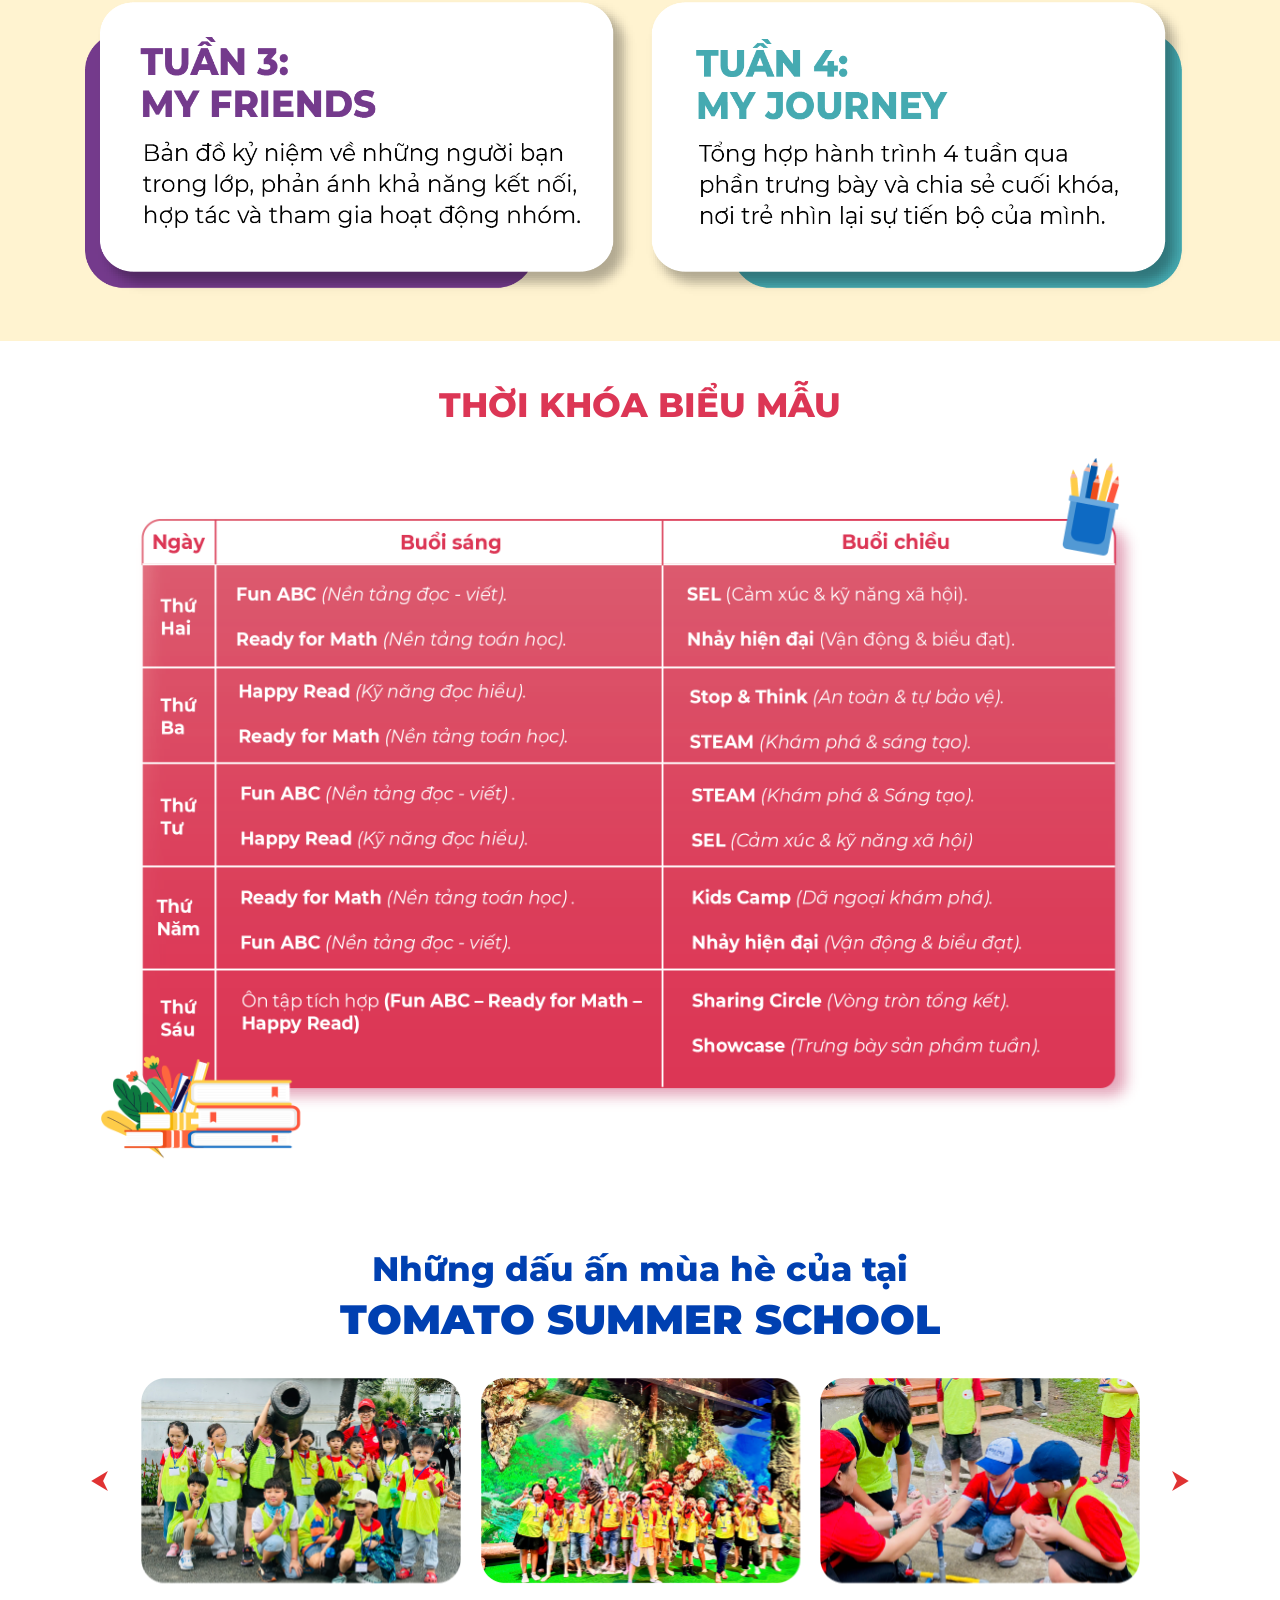
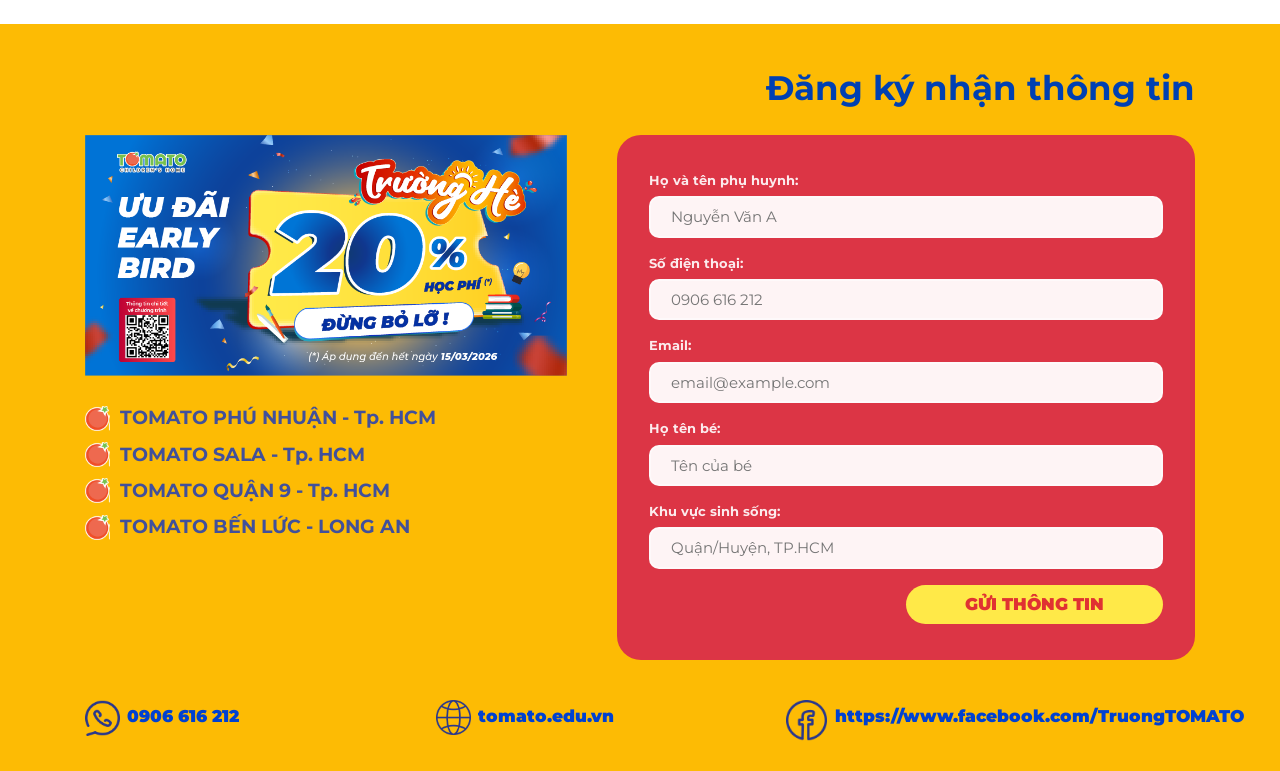
==== commit 51ebf2ef: "update page" ====
--- a/first-step.html
+++ b/first-step.html
@@ -3,7 +3,14 @@
 <head>
     <meta charset="utf-8">
     <meta name="viewport" content="width=device-width, initial-scale=1">
-    <title></title>
+    
+    <title>TRƯỜNG HÈ 2026: THE FIRST STEP - VỮNG VÀO VÀO LỚP 1</title>
+    <meta name="description" content="TRƯỜNG HÈ 2026: THE FIRST STEP - VỮNG VÀO VÀO LỚP 1">
+    <meta property="og:title" content="TRƯỜNG HÈ 2026: THE FIRST STEP - VỮNG VÀO VÀO LỚP 1" />
+    <!-- <meta property="og:image" content="https://bizzon-vn.github.io/icanelc-faros/images/og-share.png" /> -->
+    <meta property="og:description" content="TRƯỜNG HÈ 2026: THE FIRST STEP - VỮNG VÀO VÀO LỚP 1" />
+    <link rel="icon" type="image/x-icon" href="./images/ico-tomato.png">
+
     <link href="vendor/bootstrap/bootstrap.min.css" rel="stylesheet" type="text/css">
     <link href="vendor/wow/animation.css" rel="stylesheet" type="text/css">
     <link href="vendor/owlcarousel/owl.carousel.min.css" rel="stylesheet" type="text/css">
--- a/css/style.css
+++ b/css/style.css
@@ -149,7 +149,7 @@
   color: #0040b1;
   font-weight: 800;
   margin-bottom: 0px;
-  font-size: calc(4px + 2vw);
+  font-size: calc(4px + 1.5vw);
 }
 .page-main .section-1 .md-content .md-right p span{
   font-weight: 900;
@@ -244,7 +244,7 @@
 .page-main .section-4 .md-content .md-col a{
   position: absolute;
   left: 25%;
-  top: 96%;
+  top: 97%;
   width: 50%;
 }
 .page-main .section-4 .md-content .md-col a:hover{
@@ -305,9 +305,12 @@
 }
 .page-main .section-5{
   padding: 40px 0px;
-  background: #e6f6fb;
-}
-
+  background: url(../images/bg-page.png) no-repeat;
+    background-size: 100% 100%;
+}
+.page-first-step .section-5 .md-title h6{
+  color: #dc3655;
+}
 .page-main .section-6{
   padding: 40px 0px;
 }
@@ -429,8 +432,12 @@
   color: #41509b;
 }
 .location-list li::before {
-  content: '🍅';
-  font-size: 18px;
+  content: '';
+  background: url(../images/ico-tomato.png) no-repeat;
+  background-size: 100% 100%;
+  width: 25px;
+  height: 25px;
+  display: block;
 }
 
 .register-form {
@@ -632,7 +639,7 @@
     width: 100%;
   }
   .page-main .section-1 .md-content .md-right p{
-    font-size: calc(10px + 2vw);
+    font-size: calc(8px + 2vw);
   }
   .md-title h6{
     font-size: calc(15px + 2vw);
